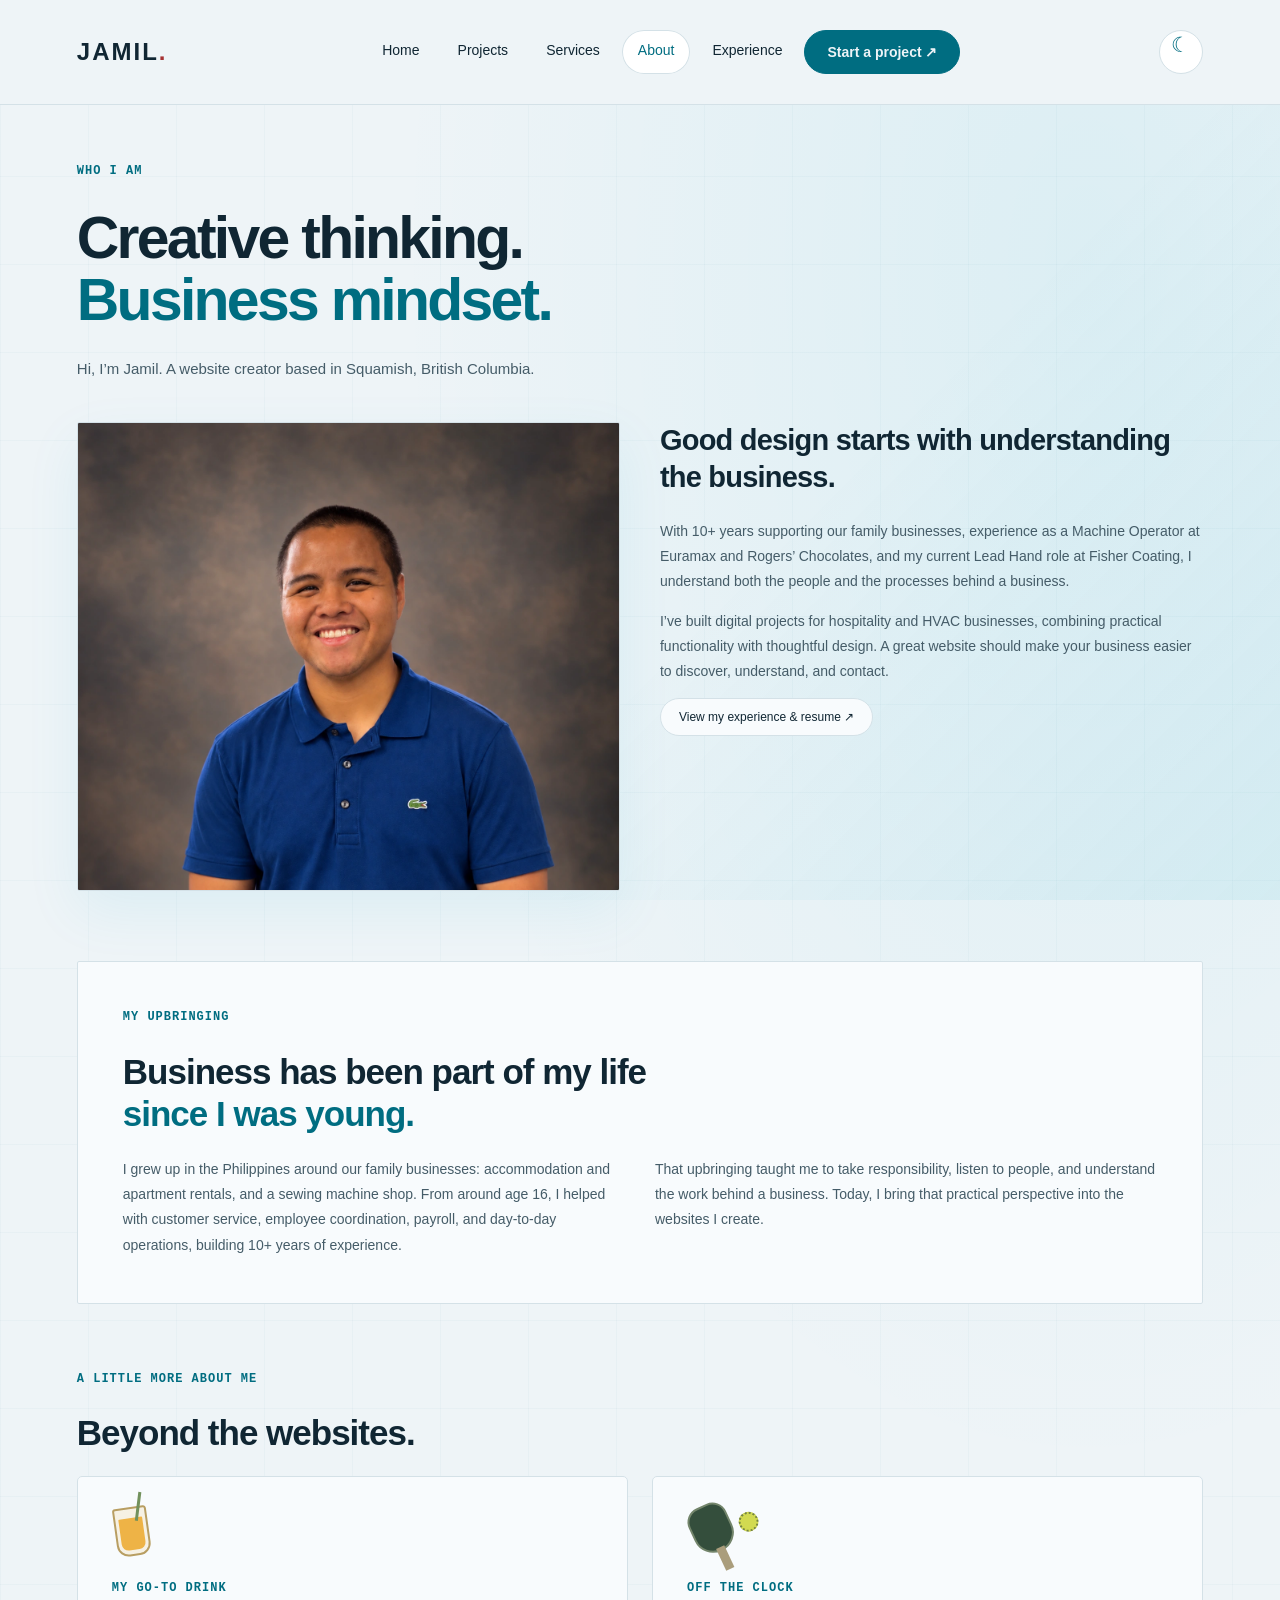
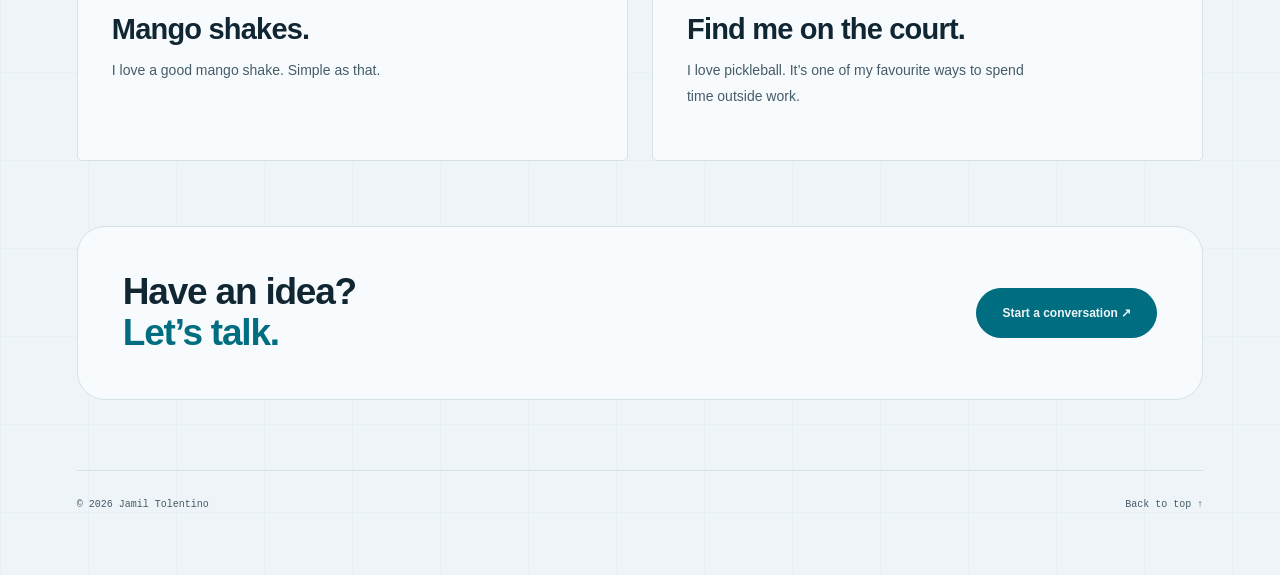
==== about.html @ 4656144e "Place accessible theme control in navigation to avoid covering content" ====
<!doctype html><html lang="en"><head><meta charset="utf-8"><meta http-equiv="Content-Security-Policy" content="default-src 'self'; script-src 'self'; script-src-attr 'none'; style-src 'self' 'unsafe-inline'; img-src 'self'; font-src 'self'; connect-src 'none'; object-src 'none'; frame-src 'none'; base-uri 'none'; form-action 'none'; upgrade-insecure-requests"><meta name="referrer" content="strict-origin-when-cross-origin"><meta name="viewport" content="width=device-width,initial-scale=1"><meta name="theme-color" content="#f6f5f0"><meta name="description" content="Jamil Tolentino — modern websites for small businesses, with practical business experience. Based in Squamish, BC."><script src="theme.js?v=security1"></script><link rel="stylesheet" href="style.css?v=improve1"><title>Who I am — Jamil Tolentino</title><link rel="stylesheet" href="tech.css?v=finish4"><link rel="canonical" href="https://jamiltolentino.com/about.html"></head><body><a class="skip" href="#main">Skip to content</a><div class="progress" aria-hidden="true"></div><header class="welcome-header site-header"><a href="index.html" aria-label="Jamil Tolentino home">JAMIL<span>.</span></a><button class="menu-toggle" aria-expanded="false" aria-controls="site-nav">MENU <span>＋</span></button><nav id="site-nav" class="hud-nav" aria-label="Main navigation"><a href="index.html">Home</a><a href="work.html">Projects</a><a href="services.html">Services</a><a href="about.html" aria-current="page">About</a><a href="resume.html">Experience</a><a href="contact.html" class="nav-contact">Start a project ↗</a></nav></header><main class="content" id="main"><header class="page-intro reveal"><p class="eyebrow">WHO I AM</p><h1>Creative thinking.<br><em>Business mindset.</em></h1><p>Hi, I’m Jamil. A website creator based in Squamish, British Columbia.</p></header><section class="about-grid"><img class="about-portrait reveal" src="jamil-portrait.webp" alt="Jamil Tolentino"><div class="about-copy reveal"><h2>Good design starts with understanding the business.</h2><p>With 10+ years supporting our family businesses, experience as a Machine Operator at Euramax and Rogers’ Chocolates, and my current Lead Hand role at Fisher Coating, I understand both the people and the processes behind a business.</p><p>I’ve built digital projects for hospitality and HVAC businesses, combining practical functionality with thoughtful design. A great website should make your business easier to discover, understand, and contact.</p><a class="text-link" href="resume.html">View my experience & resume ↗</a></div></section><section class="my-story reveal"><p class="eyebrow">MY UPBRINGING</p><h2>Business has been part of my life<br><em>since I was young.</em></h2><div class="story-columns"><p>I grew up in the Philippines around our family businesses: accommodation and apartment rentals, and a sewing machine shop. From around age 16, I helped with customer service, employee coordination, payroll, and day-to-day operations, building 10+ years of experience.</p><p>That upbringing taught me to take responsibility, listen to people, and understand the work behind a business. Today, I bring that practical perspective into the websites I create.</p></div></section><section class="personal-side"><div class="section-heading reveal"><p class="eyebrow">A LITTLE MORE ABOUT ME</p><h2>Beyond the websites.</h2></div><div class="personality-grid"><article class="personality-card mango-card reveal"><div class="mango-icon" aria-hidden="true"><span></span></div><span class="eyebrow">MY GO-TO DRINK</span><h3>Mango shakes.</h3><p>I love a good mango shake. Simple as that.</p></article><article class="personality-card pickle-card reveal"><div class="paddle-icon" aria-hidden="true"><span></span></div><span class="eyebrow">OFF THE CLOCK</span><h3>Find me on the court.</h3><p>I love pickleball. It’s one of my favourite ways to spend time outside work.</p></article></div></section><section class="callout reveal"><h2>Have an idea?<br><em>Let’s talk.</em></h2><a class="pill primary" href="contact.html">Start a conversation ↗</a></section><footer><span>© 2026 Jamil Tolentino</span><a href="#main">Back to top ↑</a></footer></main><script src="script.js?v=finish4" defer></script></body></html>
---- style.css ----
:root{--bg:#f6f5f0;--paper:#fff;--ink:#292a28;--muted:#777871;--accent:#dc6f3c;--line:#dedfd7}*{box-sizing:border-box}html{scroll-behavior:smooth}body{margin:0;background:var(--bg);color:var(--ink);font-family:Arial,Helvetica,sans-serif;-webkit-font-smoothing:antialiased}a{text-decoration:none;color:inherit}button{font:inherit;cursor:pointer}img{max-width:100%;display:block}a:focus-visible,button:focus-visible{outline:3px solid var(--accent);outline-offset:5px}.skip{position:fixed;top:-100px;left:20px;padding:14px;background:var(--ink);color:white;z-index:100}.skip:focus{top:15px}.eyebrow{font-size:10px;font-weight:700;letter-spacing:2px;color:var(--muted)}.progress{position:fixed;top:0;left:0;width:100%;height:3px;background:var(--accent);transform:scaleX(0);transform-origin:left;z-index:40}h1,h2,h3,p{margin-top:0}h1{font-size:clamp(40px,4.5vw,66px);line-height:1.06;letter-spacing:-2.7px;font-weight:750;margin-bottom:24px}h1 em,h2 em{font-style:normal;color:var(--accent)}p{line-height:1.8}.sidebar{position:fixed;left:0;top:0;bottom:0;width:250px;background:#efefe8;border-right:1px solid var(--line);padding:52px 30px 30px;display:flex;flex-direction:column;z-index:20}.identity{text-align:center;display:block}.monogram{width:124px;height:124px;margin:0 auto 26px;border:1px solid #c7cbbd;border-radius:50%;display:grid;place-content:center;font-size:90px;line-height:1;font-weight:800;letter-spacing:-10px;position:relative;background:#dfe4d5}.monogram:before{content:"";position:absolute;inset:-8px;border:1px dashed #bfc6b6;border-radius:50%}.monogram>span{color:var(--accent);font-size:65px;display:inline;position:absolute;right:15px;bottom:12px}.identity strong{display:block;font-size:12px;letter-spacing:1.2px}.identity small{display:block;font-size:8px;letter-spacing:1.1px;color:var(--muted);line-height:1.7;margin-top:9px}.sidebar nav{margin-top:42px;display:flex;flex-direction:column;gap:4px}.sidebar nav a{font-size:11px;font-weight:700;letter-spacing:.5px;padding:14px 0;display:flex;justify-content:space-between;border-bottom:1px solid transparent;transition:color .25s,border-color .25s}.sidebar nav a>span{opacity:0;transform:translateX(-5px);transition:opacity .25s,transform .25s}.sidebar nav a:hover,.sidebar nav a[aria-current=page]{color:var(--accent);border-color:#d8d9d0}.sidebar nav a:hover>span,.sidebar nav a[aria-current=page]>span{opacity:1;transform:none}.sidebar-bottom{margin-top:auto;padding-top:36px}.sidebar-bottom p{font-size:12px;color:var(--muted);line-height:1.7}.sidebar-bottom a{font-size:12px;font-style:italic}.menu-toggle{display:none}.content{margin-left:250px;padding:56px 48px 0;max-width:1730px}.page-intro{max-width:860px;margin-bottom:40px}.page-intro>.eyebrow{margin-bottom:24px}.page-intro>p:last-child{font-size:15px;color:var(--muted);max-width:620px;margin-bottom:0}.filters{display:flex;gap:10px;margin-bottom:25px;flex-wrap:wrap}.filters button{border:1px solid var(--line);border-radius:30px;background:transparent;padding:10px 18px;font-size:11px;color:var(--muted);transition:background .25s,color .25s}.filters button:hover,.filters button.active{background:var(--ink);color:white;border-color:var(--ink)}.gallery{display:grid;grid-template-columns:repeat(2,minmax(0,1fr));gap:32px 24px}.tile{display:block;min-width:0}.tile[hidden]{display:none}.tile-label{padding:18px 1px 0}.tile-label p{font-size:9px;color:var(--muted);letter-spacing:1.5px;margin-bottom:9px}.tile-label h2{font-size:19px;letter-spacing:-.3px;font-weight:600;margin-bottom:0;display:flex;justify-content:space-between;align-items:center}.tile-label h2 span{transition:transform .3s;color:var(--accent)}.tile:hover .tile-label h2 span{transform:translate(3px,-3px)}.website-art{height:350px;padding:38px 27px 30px;position:relative;overflow:hidden;border-radius:5px}.resort-art{background:#dce3d4}.hvac-art{background:#e3e5e3}.mock-browser{background:white;border-radius:6px;box-shadow:0 18px 35px #0002;overflow:hidden;height:100%;transition:transform .5s}.tile:hover .mock-browser{transform:translateY(-5px) rotate(-.5deg)}.browser-top{height:22px;background:#f7f7f5;border-bottom:1px solid #e9e9e7;display:flex;gap:4px;align-items:center;padding:0 10px}.browser-top i{height:4px;width:4px;border-radius:50%;background:#c3c6bf}.browser-top>span{font-size:5px;letter-spacing:1px;color:#999;margin:auto}.resort-preview,.hvac-preview{height:calc(100% - 22px);position:relative;padding:22px 22px 15px;overflow:hidden}.resort-preview{background:#f5f3e8}.preview-logo{font-size:10px;letter-spacing:1.5px;font-weight:700;position:relative;z-index:2}.preview-nav{font-size:5px;letter-spacing:1px;display:block;color:#777;margin-top:5px;position:relative;z-index:2}.resort-preview h3,.hvac-preview h3{font-family:Georgia,serif;font-size:30px;line-height:1.13;letter-spacing:-1px;margin:28px 0 17px;position:relative;z-index:2}.pool-art{position:absolute;right:-6%;top:47%;height:145px;width:56%;border:15px solid #ddd1b5;transform:rotate(-25deg);border-radius:3px;background:repeating-linear-gradient(100deg,#70b0ad,#70b0ad 2px,#93c6bd 3px,#8cbdb5 14px)}.pool-art:before{content:"";position:absolute;width:50px;height:85px;border-radius:100% 0;background:#3c6450;right:-30px;top:-105px;transform:rotate(-25deg)}.pool-art:after{content:"";position:absolute;width:40px;height:78px;border-radius:0 100%;background:#67856b;right:20px;top:-100px;transform:rotate(20deg)}.mock-cta{display:inline-block;padding:9px 11px;background:#244e3c;color:white;font-size:5px;letter-spacing:1px;position:relative;z-index:2}.hvac-preview{background:#1b2429;color:white}.hvac-preview .preview-nav{color:#bdc5c8}.hvac-preview h3{font-family:Arial,sans-serif;font-weight:700;font-size:35px}.hvac-preview .mock-cta{background:#d86440}.red-dot{color:#e46f49}.duct-art{position:absolute;right:-20px;top:40%;transform:rotate(-25deg);width:43%;height:160px}.duct-art span{position:absolute;width:40px;height:180px;background:repeating-linear-gradient(0deg,#62737b 0,#96a2a6 8px,#adb8bc 9px,#526069 10px);box-shadow:inset 5px 0 10px #ffffff4d}.duct-art span:nth-child(2){left:48px;top:-30px}.duct-art span:nth-child(3){left:96px;top:10px}.art-note{position:absolute;bottom:8px;left:27px;font-size:6px;letter-spacing:1.2px;color:#71766e}.portrait-art{height:350px;border-radius:5px;overflow:hidden;background:#727168}.portrait-art img{width:100%;height:100%;object-fit:cover;object-position:center;transition:transform .6s}.tile:hover .portrait-art img{transform:scale(1.025)}.type-art{height:350px;border-radius:5px;padding:37px;position:relative;overflow:hidden;transition:filter .3s}.tile:hover .type-art{filter:brightness(1.04)}.type-art>span:first-child{font-size:8px;letter-spacing:1.8px}.type-art h3{font-size:clamp(30px,3.1vw,46px);line-height:1.05;letter-spacing:-1.7px;margin:44px 0 0;position:relative;z-index:1}.orange-art{background:#d97747;color:#282923}.type-arrow{position:absolute;right:30px;bottom:22px;font-size:70px}.green-art{background:#263c32;color:#e6eada}.creative-rings{position:absolute;width:165px;height:165px;border:1px solid #788577;border-radius:50%;right:-24px;bottom:-34px}.creative-rings:before,.creative-rings:after{content:"";position:absolute;inset:15px;border:1px solid #788577;border-radius:50%}.creative-rings:after{inset:30px}.resume-art{background:#e5e0d5}.resume-line{position:absolute;bottom:36px;left:37px;font-size:8px;letter-spacing:1px}.pill{display:inline-flex;align-items:center;justify-content:space-between;gap:40px;border-radius:40px;padding:17px 25px;font-size:12px;font-weight:700;transition:transform .25s,background .25s}.primary{background:var(--ink);color:white}.primary:hover{background:var(--accent);transform:translateY(-3px)}.text-link{display:inline-block;border-bottom:1px solid var(--ink);padding-bottom:8px;font-size:12px}.text-link:hover{color:var(--accent)}footer{border-top:1px solid var(--line);margin-top:70px;padding:28px 0;display:flex;justify-content:space-between;color:var(--muted);font-size:10px;gap:20px}.welcome-header{display:flex;justify-content:space-between;align-items:center;padding:34px 6vw}.welcome-header>a:first-child{font-size:30px;font-weight:800;letter-spacing:-2px}.welcome-header>a:first-child span{color:var(--accent)}.welcome-header>a:last-child{font-size:12px}.welcome{width:min(1260px,88vw);margin:45px auto 0;display:grid;grid-template-columns:1.1fr 1fr;gap:75px;align-items:center;position:relative;min-height:650px;padding-bottom:70px}.welcome h1{font-size:clamp(54px,6.4vw,92px);letter-spacing:-4px;line-height:1.03;margin:27px 0}.welcome h1 span{color:var(--accent)}.welcome .intro{font-size:17px;color:var(--muted);max-width:480px;margin-bottom:30px}.welcome-links{display:flex;gap:24px;margin-top:28px;font-size:12px;color:var(--muted)}.welcome-portrait{margin:0;position:relative;border-radius:4px;box-shadow:0 25px 55px #292a2814;overflow:hidden}.welcome-portrait img{width:100%;height:auto}.welcome-portrait figcaption{display:flex;justify-content:space-between;gap:12px;padding:20px 24px;background:#efeee6;font-size:8px;letter-spacing:1.2px}.welcome-note{position:absolute;bottom:0;left:0;font-size:9px;letter-spacing:2px;color:var(--muted)}.service{display:grid;grid-template-columns:35px 1fr 20px;gap:20px;padding:34px 0;border-top:1px solid var(--line)}.service>span{font-size:12px;color:var(--accent)}.service h2{font-size:27px;letter-spacing:-.6px;margin-bottom:12px}.service p{color:var(--muted);font-size:14px;max-width:620px;margin:0}.process{padding-top:58px}.process-grid{display:grid;grid-template-columns:repeat(3,1fr);gap:30px;margin-top:25px}.process h3{font-size:16px}.process p{font-size:13px;color:var(--muted)}.callout{margin-top:65px;padding:45px;background:#e9eade;border-radius:5px;display:flex;justify-content:space-between;align-items:center;gap:25px}.callout h2{font-size:37px;line-height:1.1;letter-spacing:-1.2px;margin:0}.about-grid{display:grid;grid-template-columns:1fr 1fr;gap:40px;align-items:start}.about-portrait{border-radius:4px}.about-copy h2{font-size:29px;line-height:1.25;letter-spacing:-.8px}.about-copy p{font-size:14px;color:var(--muted)}.creative-grid{display:grid;grid-template-columns:1fr 1fr;gap:24px}.creative-card{background:#eeeee7;padding:35px;border-radius:5px}.creative-card h2{font-size:30px;margin:30px 0 15px}.creative-card p{font-size:14px;color:var(--muted)}.status{display:inline-block;font-size:10px;border:1px solid #cbcec1;border-radius:20px;padding:9px 12px;margin-top:20px}.contact-panel{background:#e8eadd;padding:42px;border-radius:5px;margin-top:48px}.email-address{font-size:clamp(18px,2.5vw,36px);font-weight:600;letter-spacing:-1px;overflow-wrap:anywhere;display:block}.email-address span{color:var(--accent)}.contact-panel>p:not(.eyebrow){font-size:13px;color:var(--muted);margin:22px 0 30px}.contact-help{padding-top:50px;max-width:630px}.contact-help h2{font-size:25px}.contact-help p{font-size:14px;color:var(--muted)}.back-link{display:inline-block;font-size:12px;color:var(--muted);margin-bottom:35px}.case-art .website-art{height:520px;padding:55px 60px 40px}.case-art .resort-preview,.case-art .hvac-preview{padding:35px}.case-art h3{font-size:60px;line-height:1.1}.case-art .preview-logo{font-size:15px}.case-art .preview-nav{font-size:8px}.case-art .mock-cta{font-size:8px;padding:13px 18px}.case-art .pool-art{height:260px;width:50%;top:40%}.case-art .duct-art{width:36%;top:25%;transform:rotate(-25deg) scale(2)}.live-link{margin-top:28px}.case-details{display:grid;grid-template-columns:1fr 1fr;gap:40px;margin-top:65px}.case-details h2{font-size:28px;line-height:1.2}.case-details p,.case-details li{font-size:14px;color:var(--muted);line-height:1.8}.case-details ul{padding-left:18px}.case-details li{margin-bottom:8px}body{transition:opacity .18s}body.leaving{opacity:0}
@media(prefers-reduced-motion:no-preference){.motion-ready .reveal{opacity:0;transform:translateY(20px);transition:opacity .65s,transform .65s}.motion-ready .reveal.visible{opacity:1;transform:none}.identity .monogram:before{animation:ring-turn 60s linear infinite}@keyframes ring-turn{to{transform:rotate(360deg)}}}
@media(min-width:1700px){.gallery{grid-template-columns:repeat(3,minmax(0,1fr))}}
@media(max-width:1100px){.sidebar{width:220px;padding:40px 25px}.content{margin-left:220px;padding:40px 28px 0}.website-art{height:300px;padding:30px 20px}.portrait-art,.type-art{height:300px}.resort-preview h3{font-size:25px}.hvac-preview h3{font-size:29px}.type-art{padding:28px}.type-art h3{font-size:34px}.welcome{gap:35px}.welcome h1{font-size:67px}.about-grid{grid-template-columns:1fr}.about-portrait{max-width:580px}.case-art .website-art{height:420px;padding:35px}.case-art h3{font-size:45px}}
@media(max-width:760px){.sidebar{position:sticky;top:0;width:100%;height:auto;padding:16px 20px;flex-direction:row;justify-content:space-between;align-items:center;background:#f6f5f0f5;backdrop-filter:blur(12px)}.identity{text-align:left;display:flex;gap:12px;align-items:center}.identity .monogram{width:37px;height:37px;font-size:29px;letter-spacing:-3px;margin:0}.monogram:before{inset:-3px}.monogram>span{font-size:24px;right:4px;bottom:2px}.identity strong{font-size:10px}.identity small{display:none}.sidebar-bottom{display:none}.menu-toggle{display:flex;gap:15px;align-items:center;background:transparent;border:0;font-size:10px;font-weight:700;padding:10px}.menu-toggle>span{font-size:18px}.sidebar nav{display:none;position:absolute;left:0;right:0;top:70px;margin:0;padding:14px 22px 24px;background:#f1f1e9;border-bottom:1px solid var(--line)}.sidebar nav.open{display:flex}.sidebar nav a{font-size:12px;padding:15px 0}.content{margin:0;padding:36px 20px 0}.gallery{gap:26px 18px}.website-art{height:280px}.portrait-art,.type-art{height:280px}.welcome-header{padding:24px 6vw}.welcome{margin-top:20px;grid-template-columns:1fr;gap:35px;padding-bottom:45px;min-height:0}.welcome h1{font-size:clamp(48px,10vw,72px);letter-spacing:-2.7px}.welcome .intro{font-size:15px}.welcome-portrait{max-width:580px}.welcome-note{font-size:7px}.welcome-portrait figcaption{font-size:7px}.process-grid{grid-template-columns:1fr}.callout{padding:30px;flex-direction:column;align-items:flex-start}.case-details{grid-template-columns:1fr;gap:20px}.case-art .website-art{height:350px;padding:28px}.case-art h3{font-size:35px}.contact-panel{padding:26px}.creative-grid{grid-template-columns:1fr}h1{font-size:44px;letter-spacing:-1.8px}}
@media(max-width:520px){.gallery{grid-template-columns:1fr}.website-art{height:340px;padding:34px 27px}.portrait-art,.type-art{height:340px}.type-art h3{font-size:44px}.resort-preview h3{font-size:32px}.hvac-preview h3{font-size:36px}.page-intro{margin-bottom:30px}.tile-label h2{font-size:19px}.case-art .website-art{padding:24px 18px;height:310px}.case-art .resort-preview,.case-art .hvac-preview{padding:22px}.case-art h3{font-size:30px}.case-art .duct-art{transform:rotate(-25deg) scale(1.3);right:-20px}.case-art .pool-art{height:160px;top:52%}.email-address{letter-spacing:-.6px;font-size:21px}footer{font-size:9px;margin-top:50px}}
@media(prefers-reduced-motion:reduce){html{scroll-behavior:auto}*,*:before,*:after{animation:none!important;transition:none!important}.reveal{opacity:1!important;transform:none!important}}
.about-portrait{width:100%;min-width:0}.about-grid{grid-template-columns:minmax(0,1fr) minmax(0,1fr)}@media(max-width:1100px){.about-grid{grid-template-columns:minmax(0,1fr)}}

.my-story{margin-top:70px;padding:45px;background:#ecece2;border-radius:5px}.my-story h2,.section-heading h2,.shop-teaser h2{font-size:35px;letter-spacing:-1px;line-height:1.2;margin:22px 0}.story-columns{display:grid;grid-template-columns:1fr 1fr;gap:30px}.story-columns p{font-size:14px;color:var(--muted);margin-bottom:0}.personal-side{margin-top:65px}.personality-grid{display:grid;grid-template-columns:1fr 1fr;gap:24px}.personality-card{padding:34px;border-radius:5px;position:relative;min-height:285px}.mango-card{background:#f3dfaf}.pickle-card{background:#e0e8d4}.personality-card .eyebrow{display:block;margin-top:70px}.personality-card h3{font-size:29px;letter-spacing:-.8px;margin:18px 0 12px}.personality-card p{font-size:14px;color:#60645a;max-width:340px;margin:0}.mango-icon{width:34px;height:49px;background:#f6f1e4;border:2px solid #b89e62;position:absolute;top:30px;left:37px;transform:rotate(-8deg);border-radius:3px 3px 12px 12px;overflow:visible}.mango-icon:before{content:"";position:absolute;inset:9px 3px 4px;border-radius:1px 1px 7px 7px;background:#eeb346}.mango-icon:after{content:"";position:absolute;top:-16px;left:23px;width:3px;height:29px;background:#72915c;transform:rotate(15deg)}.paddle-icon{position:absolute;left:38px;top:27px;width:41px;height:49px;background:#344e3c;border-radius:15px 15px 20px 20px;transform:rotate(-25deg);border:2px solid #73856b}.paddle-icon:after{content:"";position:absolute;bottom:-22px;left:14px;width:9px;height:24px;background:#aa9d7c}.paddle-icon span{position:absolute;right:-28px;top:22px;width:20px;height:20px;border-radius:50%;background:#d2da51;border:2px dotted #758440}.shop-teaser{display:flex;justify-content:space-between;align-items:center;gap:30px;margin-top:65px;padding:40px;background:#e3e7dc;border-radius:5px}.shop-teaser p:not(.eyebrow){font-size:14px;color:var(--muted);margin-bottom:0}.paddle-shop-art{background:#d8e2c9;color:#253728}.shop-status{position:absolute;bottom:35px;left:37px;font-size:8px;letter-spacing:1px}.shop-paddle{width:80px;height:110px;background:#35543f;border:3px solid #839476;position:absolute;right:-12px;bottom:35px;border-radius:23px 23px 40px 40px;transform:rotate(-30deg)}.shop-paddle:after{content:"";position:absolute;bottom:-40px;left:27px;width:17px;height:44px;background:#b7aa88}.shop-coming{display:grid;grid-template-columns:1fr 1fr;background:#e3e8d8;border-radius:5px;overflow:hidden;margin-top:50px;align-items:center}.shop-visual{height:390px;position:relative;overflow:hidden;background:#d4dec7}.big-paddle{position:absolute;width:125px;height:170px;border-radius:38px 38px 60px 60px;border:5px solid #8f9c79;background:#34533e;transform:rotate(-25deg);left:20%;top:65px}.big-paddle:after{content:"";position:absolute;left:46px;bottom:-72px;width:23px;height:75px;background:repeating-linear-gradient(0deg,#b4a582,#b4a582 7px,#867d65 8px)}.big-paddle.two{left:50%;top:110px;transform:rotate(25deg);background:#d99a55;border-color:#b78650}.pickleball-ball{position:absolute;left:20%;bottom:42px;width:47px;height:47px;background:#d6df59;border:3px dotted #819747;border-radius:50%}.shop-copy{padding:35px}.shop-copy h2{font-size:31px;letter-spacing:-1px;line-height:1.2;margin:25px 0 18px}.shop-copy p{font-size:14px;color:var(--muted)}.shop-copy .pill{margin-top:12px;gap:15px}.shop-copy .status{margin-top:0;background:#f4f6ee}
@media(max-width:1000px){.shop-coming{grid-template-columns:1fr}.shop-visual{height:320px}.big-paddle{left:28%;top:45px}.big-paddle.two{left:52%;top:70px}}
@media(max-width:760px){.my-story{margin-top:45px;padding:28px}.my-story h2,.section-heading h2,.shop-teaser h2{font-size:29px}.story-columns,.personality-grid{grid-template-columns:1fr}.shop-teaser{padding:28px;flex-direction:column;align-items:flex-start}.personal-side{margin-top:45px}.shop-coming{margin-top:30px}.shop-copy{padding:28px}.shop-visual{height:300px}.big-paddle{left:20%;width:105px;height:145px}.big-paddle.two{left:50%}.big-paddle:after{left:36px;height:65px;bottom:-62px}}

.live-screenshot{margin:0;border:1px solid #d9ddd3;border-radius:5px;overflow:hidden;background:white;box-shadow:0 14px 30px #292a2808;transition:transform .4s,box-shadow .4s}.live-screenshot img{width:100%;height:330px;object-fit:cover;object-position:top}.live-screenshot figcaption{display:flex;justify-content:space-between;gap:10px;padding:13px 17px;background:#eceee6;color:#747b6b;font-size:6px;letter-spacing:1px}.tile:hover .live-screenshot{transform:translateY(-4px);box-shadow:0 18px 35px #292a2812}.tile-label .project-description{font-size:13px;letter-spacing:0;line-height:1.8;color:var(--muted);margin:14px 0}.case-link{display:inline-block;font-size:11px;font-weight:700;color:var(--accent);margin-top:3px}.completed-projects{margin-top:38px}.more-about{margin-top:65px}.more-links{display:grid;grid-template-columns:repeat(3,minmax(0,1fr));gap:20px}.more-links a{display:flex;flex-direction:column;gap:14px;padding:27px 23px;background:#eceee5;border-radius:4px;transition:background .3s}.more-links a:hover{background:#e0e5d5}.more-links strong{font-size:17px;letter-spacing:-.3px}.more-links span{font-size:12px;line-height:1.8;color:var(--muted)}.future-projects{margin-top:45px;padding-top:30px;border-top:1px solid var(--line)}.future-projects>a{display:flex;justify-content:space-between;align-items:center;gap:16px;font-size:12px;padding:12px 0}.future-projects>a span{font-size:10px;color:var(--muted)}.sidebar nav .nav-project{background:var(--ink);color:white!important;border-radius:4px;padding:13px 12px;margin-top:14px}.sidebar nav .nav-project span{opacity:1;transform:none}.sidebar nav .nav-project:hover{background:var(--accent)}.welcome-actions{display:flex;flex-wrap:wrap;gap:10px}.welcome-actions .pill{gap:23px}.secondary{border:1px solid var(--ink);color:var(--ink)}.secondary:hover{background:#e8ebdf;transform:translateY(-3px)}.home-proof{width:min(1260px,88vw);margin:40px auto 90px;padding-top:45px;border-top:1px solid var(--line)}.proof-heading{display:flex;justify-content:space-between;align-items:center;gap:20px;margin-bottom:30px}.proof-heading h2{font-size:36px;letter-spacing:-1px;margin:15px 0 0}.project-summary{display:grid;grid-template-columns:repeat(3,1fr);gap:24px;margin:35px 0;padding:25px 0;border-top:1px solid var(--line);border-bottom:1px solid var(--line)}.project-summary strong{font-size:12px;line-height:1.6;font-weight:600}.project-summary .eyebrow{font-size:8px;margin-bottom:10px}.case-art .live-screenshot img{height:auto;object-fit:contain}.case-art .live-screenshot figcaption{font-size:8px;padding:15px 20px}.project-value{padding:35px;background:#e9ece1;border-radius:5px;margin-top:40px}.project-value h2{font-size:29px;letter-spacing:-.8px;line-height:1.2}.project-value p{font-size:14px;line-height:1.8;color:var(--muted);max-width:710px;margin-bottom:0}
@media(max-width:1100px){.live-screenshot img{height:285px}.more-links{grid-template-columns:1fr}.project-summary{gap:15px}}
@media(max-width:760px){.project-summary{grid-template-columns:1fr;gap:20px}.proof-heading{align-items:flex-start;flex-direction:column}.proof-heading h2{font-size:29px}.home-proof{margin-bottom:55px}.live-screenshot img{height:275px}.project-value{padding:26px}.sidebar nav .nav-project{margin-top:10px}.welcome-actions .pill{padding:15px 20px;gap:18px}.future-projects>a{align-items:flex-start;flex-direction:column;gap:6px}}
@media(max-width:520px){.live-screenshot img{height:auto;aspect-ratio:1.4;object-fit:cover;object-position:top}.case-art .live-screenshot img{aspect-ratio:auto}.live-screenshot figcaption{font-size:5px;padding:12px}.home-proof{width:88vw}.welcome-note{letter-spacing:1px}}

/* Personal welcome introduction. */
.welcome h1{font-size:clamp(48px,5.2vw,75px);line-height:1.08;letter-spacing:-3px}.front-personality{font-size:13px;line-height:1.8;color:var(--muted);max-width:450px;padding:0 0 0 16px;border-left:2px solid var(--accent);margin:0 0 29px}.welcome .intro{font-size:16px;margin-bottom:20px}.welcome-links{flex-wrap:wrap;row-gap:12px}
@media(max-width:1100px){.welcome h1{font-size:58px}}@media(max-width:760px){.welcome h1{font-size:clamp(45px,8.5vw,62px);letter-spacing:-2px}.welcome .intro{font-size:15px}.front-personality{font-size:12px}.welcome-note{font-size:6px}.welcome-actions .pill{font-size:11px}}

/* Verified personal social profiles. */
.social-links{display:flex;align-items:center;flex-wrap:wrap;gap:10px;margin-top:24px}.social-links a{display:inline-flex;align-items:center;gap:8px;padding:11px 13px;border:1px solid #d5d8ce;border-radius:24px;background:#f0f1e8;font-size:10px;color:var(--ink);transition:background .25s,transform .25s,border-color .25s}.social-links a:hover{background:#e4e8d9;border-color:var(--accent);transform:translateY(-2px)}.social-links svg{flex-shrink:0;overflow:visible}.compact-socials{gap:7px;margin-top:18px}.compact-socials a{width:36px;height:36px;justify-content:center;padding:8px;background:transparent;font-style:normal}.compact-socials a span{position:absolute;width:1px;height:1px;overflow:hidden;clip-path:inset(50%);white-space:nowrap}.contact-socials{margin-top:36px}.welcome{padding-bottom:75px;min-height:730px}.welcome .social-links{margin-top:20px}
@media(max-width:760px){.welcome{min-height:0;padding-bottom:50px}.social-links{gap:8px}.social-links a{font-size:9px;padding:10px 12px}.social-links svg{width:16px;height:16px}}

/* Reference-inspired inline resume viewing. */
.resume-page{max-width:680px;margin:0 auto;text-align:center;padding:2px 30px 20px}.resume-heading{margin-bottom:55px}.resume-heading .eyebrow{font-size:9px;letter-spacing:1.8px}.resume-heading h1{font-size:17px;font-weight:700;letter-spacing:1.1px;line-height:1.5;text-transform:uppercase;color:var(--muted);margin:20px 0 0}.resume-section-title{font-size:15px;letter-spacing:1.3px;font-weight:700;color:var(--muted);margin:55px 0 12px}.resume-entry{padding:38px 5px 45px;border-bottom:1px solid #cfd1c6}.resume-entry:last-child{border-bottom:0}.resume-entry h2{font-size:15px;line-height:1.65;letter-spacing:.5px;font-weight:500;margin:0 0 10px;color:#51554c}.resume-entry p{font-size:14px;color:var(--muted);line-height:1.8;margin:0}.resume-entry p:empty{display:none}.resume-dates{white-space:normal}.resume-project-link{display:inline-block;margin-top:16px;font-size:10px;color:var(--accent);border-bottom:1px solid #d6b29d;padding-bottom:5px}.resume-download{margin-top:45px;padding-top:35px;border-top:1px solid var(--line)}.resume-download p{font-size:12px;color:var(--muted)}.resume-pdf-link{display:block;font-size:11px;margin-top:20px;color:var(--muted)}
@media(max-width:760px){.resume-page{padding:0 12px 15px}.resume-heading{margin-bottom:35px}.resume-entry{padding:30px 0 35px}.resume-entry h2{font-size:13px}.resume-entry p{font-size:13px}.resume-section-title{font-size:13px;margin-top:42px}}

/* Dark theme, with a persistent light-mode option. */
:root[data-theme="dark"]{color-scheme:dark;--bg:#171918;--paper:#232624;--ink:#f2f1e9;--muted:#b4b9af;--accent:#f3905e;--line:#393f38}
:root[data-theme="light"]{color-scheme:light}
.theme-toggle{position:fixed;right:22px;bottom:22px;z-index:35;display:flex;align-items:center;gap:9px;min-height:44px;padding:12px 17px;background:var(--paper);color:var(--ink);border:1px solid var(--line);border-radius:30px;font-size:12px;font-weight:700;box-shadow:0 8px 25px #0003}
.theme-toggle:hover{border-color:var(--accent)}
:root[data-theme="dark"] .sidebar,:root[data-theme="dark"] .sidebar nav{background:#202420}
:root[data-theme="dark"] .menu-toggle{color:var(--ink)}
:root[data-theme="dark"] .monogram{background:#303c30;border-color:#56624e}
:root[data-theme="dark"] .monogram:before{border-color:#56624e}
:root[data-theme="dark"] .primary,:root[data-theme="dark"] .sidebar nav .nav-project{background:var(--accent);color:#171918!important}
:root[data-theme="dark"] .primary:hover,:root[data-theme="dark"] .sidebar nav .nav-project:hover{background:#ffab7e}
:root[data-theme="dark"] .filters button.active,:root[data-theme="dark"] .filters button:hover{color:#171918}
:root[data-theme="dark"] .welcome-portrait figcaption,:root[data-theme="dark"] .live-screenshot figcaption{background:#262c25;color:var(--muted)}
:root[data-theme="dark"] .callout,:root[data-theme="dark"] .creative-card,:root[data-theme="dark"] .contact-panel,:root[data-theme="dark"] .my-story,:root[data-theme="dark"] .shop-teaser,:root[data-theme="dark"] .shop-coming,:root[data-theme="dark"] .project-value,:root[data-theme="dark"] .more-links a{background:#262e25}
:root[data-theme="dark"] .more-links a:hover,:root[data-theme="dark"] .secondary:hover{background:#354032}
:root[data-theme="dark"] .social-links a,:root[data-theme="dark"] .shop-copy .status{background:#242b23;border-color:var(--line)}
:root[data-theme="dark"] .social-links a:hover{background:#354032;border-color:var(--accent)}
:root[data-theme="dark"] .mango-card{background:#3e3321}
:root[data-theme="dark"] .pickle-card,:root[data-theme="dark"] .shop-visual{background:#2b3928}
:root[data-theme="dark"] .personality-card p{color:var(--muted)}
:root[data-theme="dark"] .resume-entry h2{color:var(--ink)}
:root[data-theme="dark"] .resume-entry,:root[data-theme="dark"] .live-screenshot,:root[data-theme="dark"] .status,:root[data-theme="dark"] .sidebar nav a:hover{border-color:var(--line)}
:root[data-theme="dark"] .skip{background:var(--accent);color:#171918}
@media(max-width:760px){.theme-toggle{right:16px;bottom:16px;padding:11px 14px}}
---- tech.css ----
/* Futuristic portfolio: pearl alloy by day, illuminated HUD by night. */
:root{--bg:#eef4f7;--paper:#ffffff;--ink:#102633;--muted:#506675;--accent:#006d81;--line:#bfd0da;--signal:#a63233;--gold:#8b631a;--panel:#f8fbfd;--grid:rgba(0,109,129,.075);--glow:rgba(0,170,205,.15)}
:root[data-theme="dark"]{--bg:#060e17;--paper:#101e2b;--ink:#eaf8ff;--muted:#a4bacb;--accent:#5ee3ff;--line:#294757;--signal:#ff7b70;--gold:#edc373;--panel:#0c1a28;--grid:rgba(94,227,255,.045);--glow:rgba(32,195,233,.12);color-scheme:dark}
body{background:radial-gradient(ellipse at 85% 12%,var(--glow),transparent 45%),linear-gradient(var(--grid) 1px,transparent 1px),linear-gradient(90deg,var(--grid) 1px,transparent 1px),var(--bg);background-size:auto,60px 60px,60px 60px,auto;color:var(--ink)}
body:before{content:"";position:fixed;inset:0;pointer-events:none;z-index:-1;background:linear-gradient(135deg,transparent 60%,var(--glow));}
h1,h2,h3{font-family:Arial,Helvetica,sans-serif}.eyebrow{font-family:Consolas,"Courier New",monospace;color:var(--accent);letter-spacing:2px;font-size:10px}
.welcome-header{width:min(1440px,100%);margin:auto;padding:30px 6vw;border-bottom:1px solid var(--line);gap:20px}.welcome-header>a:first-child{font-size:24px;letter-spacing:2px}.welcome-header>a:first-child span{color:var(--signal)}
.hud-nav{display:flex;gap:25px;align-items:center;font:11px Consolas,monospace;letter-spacing:1px}.hud-nav a:hover{color:var(--accent)}.hud-nav .nav-contact{padding:11px 15px;border:1px solid var(--accent);background:var(--paper)}
.welcome{grid-template-columns:1.12fr 1fr;gap:70px;width:min(1260px,88vw);margin-top:50px;min-height:650px;padding-bottom:65px}.welcome h1{font-size:clamp(46px,5.2vw,76px);letter-spacing:-3px;line-height:1.05}.welcome h1 span{color:var(--accent)}.welcome .intro{font-size:16px;line-height:1.85;max-width:520px;color:var(--muted)}
.hud-tag{display:inline-flex;align-items:center;gap:10px;border:1px solid var(--line);padding:10px 14px;background:var(--paper);font:10px Consolas,monospace;letter-spacing:1px;color:var(--muted)}.hud-tag:before{content:"";width:6px;height:6px;background:var(--accent);box-shadow:0 0 12px var(--accent);border-radius:50%}
.welcome-copy>.eyebrow{margin-top:24px}.welcome-note{font:9px Consolas,monospace;letter-spacing:1.5px;color:var(--muted)}
.portrait-hud{position:relative;padding:38px 26px 20px;border:1px solid var(--line);background:var(--panel);box-shadow:0 20px 70px var(--glow);border-radius:3px;isolation:isolate}.portrait-hud:before,.portrait-hud:after{content:"";position:absolute;width:24px;height:24px;border-color:var(--accent);border-style:solid;z-index:3;pointer-events:none}.portrait-hud:before{left:-1px;top:-1px;border-width:3px 0 0 3px}.portrait-hud:after{right:-1px;bottom:-1px;border-width:0 3px 3px 0}
.portrait-hud .welcome-portrait{border-radius:50%;border:1px solid var(--accent);box-shadow:0 0 0 11px var(--panel),0 0 0 12px var(--line),0 0 0 24px var(--panel),0 0 0 25px var(--line);overflow:hidden;width:88%;margin:20px auto 38px;aspect-ratio:1}.portrait-hud .welcome-portrait img{height:100%;width:100%;object-fit:cover;object-position:center 35%;filter:saturate(.8)}
.hud-corner{font:9px Consolas,monospace;letter-spacing:1.5px;display:flex;justify-content:space-between;color:var(--accent)}.hud-footer{padding-top:10px;border-top:1px solid var(--line);font:9px Consolas,monospace;display:flex;justify-content:space-between;color:var(--muted);gap:10px}
.reactor{position:absolute;width:90px;height:90px;right:-22px;bottom:65px;border:1px solid var(--accent);border-radius:50%;background:var(--panel);box-shadow:0 0 24px var(--glow);display:grid;place-items:center}.reactor:before{content:"";width:65px;height:65px;border:5px double var(--accent);border-radius:50%;box-shadow:inset 0 0 20px var(--glow)}.reactor:after{content:"";position:absolute;width:27px;height:27px;border:2px solid var(--gold);transform:rotate(45deg);background:var(--glow)}
.hud-stats{display:grid;grid-template-columns:repeat(3,1fr);gap:1px;background:var(--line);border:1px solid var(--line);margin:30px 0 0;max-width:540px}.hud-stats>div{background:var(--paper);padding:18px 13px}.hud-stats strong{font-size:26px;color:var(--ink);font-weight:600;display:block;letter-spacing:-1px}.hud-stats span{font:9px Consolas,monospace;display:block;line-height:1.5;margin-top:7px;color:var(--muted);text-transform:uppercase;letter-spacing:.6px}
.pill,.theme-toggle{border-radius:2px}.primary,:root[data-theme="dark"] .primary,:root[data-theme="dark"] .sidebar nav .nav-project{background:var(--accent);color:var(--bg)!important;border:1px solid var(--accent)}.primary:hover,:root[data-theme="dark"] .primary:hover{background:var(--ink);color:var(--bg)!important}.secondary{background:var(--paper);border-color:var(--line);color:var(--ink)}.secondary:hover,:root[data-theme="dark"] .secondary:hover{background:var(--panel);border-color:var(--accent)}
.welcome-actions .pill{font-size:11px;letter-spacing:.3px}.front-personality{border-color:var(--gold)}.welcome-links a{font-size:11px}.social-links a,:root[data-theme="dark"] .social-links a{border-radius:3px;border-color:var(--line);background:var(--paper);color:var(--muted)}.social-links a:hover,:root[data-theme="dark"] .social-links a:hover{background:var(--panel);color:var(--accent);border-color:var(--accent)}
.sidebar,:root[data-theme="dark"] .sidebar{background:var(--panel);border-color:var(--line)}.sidebar nav,:root[data-theme="dark"] .sidebar nav{background:var(--panel)}.monogram,:root[data-theme="dark"] .monogram{background:var(--paper);border:1px solid var(--accent);box-shadow:0 0 20px var(--glow);color:var(--ink)}.monogram:before,:root[data-theme="dark"] .monogram:before{border-color:var(--accent);border-style:dashed}.monogram>span{color:var(--signal)}.sidebar nav a{font-family:Consolas,monospace}.sidebar nav a:hover,.sidebar nav a[aria-current=page]{border-color:var(--line)}.sidebar nav .nav-project{background:var(--accent);color:var(--bg)!important;border-radius:2px}.menu-toggle{color:var(--ink)}
.content{padding-top:60px}.page-intro h1{font-size:clamp(40px,4.6vw,66px)}.live-screenshot,:root[data-theme="dark"] .live-screenshot{border:1px solid var(--line);border-radius:2px;box-shadow:0 15px 50px var(--glow)}.live-screenshot figcaption,:root[data-theme="dark"] .live-screenshot figcaption,.welcome-portrait figcaption,:root[data-theme="dark"] .welcome-portrait figcaption{background:var(--panel);color:var(--muted);font-family:Consolas,monospace;border-top:1px solid var(--line)}.tile-label h2{font-size:22px}.tile-label p{color:var(--muted)}.home-proof{margin-top:60px}.proof-heading h2{font-size:40px}
.callout,.contact-panel,.creative-card,.my-story,.project-value,.more-links a,:root[data-theme="dark"] .callout,:root[data-theme="dark"] .contact-panel,:root[data-theme="dark"] .creative-card,:root[data-theme="dark"] .my-story,:root[data-theme="dark"] .project-value,:root[data-theme="dark"] .more-links a{background:var(--panel);border:1px solid var(--line);border-radius:2px}.more-links a:hover,:root[data-theme="dark"] .more-links a:hover{background:var(--paper);border-color:var(--accent)}.personality-card,:root[data-theme="dark"] .mango-card,:root[data-theme="dark"] .pickle-card{border:1px solid var(--line);background:var(--panel)}.personality-card p{color:var(--muted)}.about-portrait{border:1px solid var(--line);box-shadow:0 20px 55px var(--glow);border-radius:2px}.status{border-color:var(--line);border-radius:2px}
.resume-page{max-width:900px;text-align:left;padding:0 12px}.resume-heading{margin-bottom:28px}.resume-heading h1{font-size:clamp(34px,4vw,50px);letter-spacing:-1px;text-transform:none;color:var(--ink);margin-top:15px}.resume-summary{font-size:14px;color:var(--muted);max-width:740px;line-height:1.9}.resume-section{counter-reset:entry}.resume-entry{position:relative;margin-bottom:12px;padding:26px 30px 26px 65px;background:var(--panel);border:1px solid var(--line)!important;counter-increment:entry}.resume-entry:before{content:counter(entry,decimal-leading-zero);position:absolute;left:20px;top:30px;font:11px Consolas,monospace;color:var(--accent)}.resume-entry h2,:root[data-theme="dark"] .resume-entry h2{color:var(--ink);font-weight:700;font-size:13px;letter-spacing:.7px}.resume-entry p{font-size:13px;color:var(--muted)}.resume-entry ul{padding-left:18px;color:var(--muted);font-size:13px;line-height:1.85;margin:16px 0 0}.resume-dates{display:inline-block;color:var(--accent);font:11px Consolas,monospace;margin-left:8px}.resume-section-title{font:11px Consolas,monospace;letter-spacing:2px;color:var(--accent);margin:42px 0 18px}.resume-skills{display:flex;flex-wrap:wrap;gap:8px;margin-top:20px}.resume-skills span{padding:9px 12px;background:var(--paper);border:1px solid var(--line);font-size:11px}.resume-download{padding:28px;background:var(--panel);border:1px solid var(--line)}.resume-download .resume-pdf-link{display:inline-block;margin-left:20px}.resume-project-link{border-color:var(--accent)}
.theme-toggle{font:10px Consolas,monospace;letter-spacing:.5px;box-shadow:0 5px 25px var(--glow);background:var(--paper)}footer{font-family:Consolas,monospace;padding-bottom:65px}.text-link{border-color:var(--accent)}
@media(prefers-reduced-motion:no-preference){.reactor:before{animation:reactor-spin 24s linear infinite}.reactor{animation:reactor-glow 5s ease-in-out infinite}.portrait-hud{animation:hud-enter .8s ease-out both}@keyframes reactor-spin{to{transform:rotate(360deg)}}@keyframes reactor-glow{50%{box-shadow:0 0 32px var(--glow),0 0 12px var(--glow)}}@keyframes hud-enter{from{opacity:0;transform:translateY(18px)}to{opacity:1;transform:none}}}
@media(max-width:1100px){.welcome{gap:40px}.welcome h1{font-size:56px}.hud-nav{gap:16px}.reactor{width:72px;height:72px;right:-12px}.reactor:before{width:52px;height:52px}.portrait-hud{padding:25px 20px 20px}}
@media(max-width:760px){.welcome-header{padding:20px 6vw;align-items:flex-start}.hud-nav{gap:12px;font-size:9px;flex-wrap:wrap;justify-content:flex-end}.hud-nav .nav-contact{display:none}.welcome{grid-template-columns:1fr;gap:40px;min-height:0;margin-top:28px;padding-bottom:45px}.welcome h1{font-size:clamp(43px,9vw,64px);letter-spacing:-2px}.portrait-hud{max-width:520px;width:100%;padding:25px 20px 20px}.portrait-hud .welcome-portrait{width:80%;margin:25px auto 40px}.reactor{right:8px;bottom:62px}.welcome-note{font-size:7px;letter-spacing:1px}.hud-stats{margin-top:26px}.hud-stats>div{padding:14px 10px}.hud-stats strong{font-size:23px}.hud-stats span{font-size:8px}.content{padding-top:36px}.sidebar{background:var(--panel)}.sidebar nav{background:var(--panel)}.resume-entry{padding:24px 18px 24px 50px}.resume-entry:before{left:15px;top:27px}.resume-dates{margin-left:0;display:block;margin-top:9px}.resume-download .resume-pdf-link{display:block;margin-left:0}.proof-heading h2{font-size:32px}}
@media(max-width:380px){.hud-nav{gap:9px}.hud-nav a{font-size:8px}.welcome-header>a:first-child{font-size:20px}.welcome h1{font-size:40px}}

/* Shared navigation and readable content across the portfolio. */
.site-header{max-width:none;width:100%;position:relative;background:var(--panel)}
.site-header .hud-nav{font-size:13px;letter-spacing:.2px;gap:24px}
.site-header .hud-nav a{padding:12px 0;min-height:44px}
.site-header .hud-nav a[aria-current=page]{color:var(--accent);text-decoration:underline;text-underline-offset:7px}
.site-header .hud-nav .nav-contact{padding:12px 18px;background:var(--accent);color:var(--bg);border:1px solid var(--accent)}
.content{margin:0 auto;width:min(1260px,88vw);padding:56px 0 0;max-width:none}
.eyebrow{font-size:12px;letter-spacing:1.4px}.hud-tag{font-size:12px}.welcome-note,.hud-corner,.hud-footer{font-size:11px;letter-spacing:.5px}
.welcome-actions .pill,.welcome-links a,.social-links a,.theme-toggle{font-size:13px}
.welcome{gap:48px;min-height:0;margin-top:48px}.welcome h1{font-size:clamp(42px,4.8vw,66px);letter-spacing:-2px}.welcome .intro{font-size:17px}.front-personality{font-size:14px}
.home-services,.home-proof,.home-footer{width:min(1260px,88vw);margin-left:auto;margin-right:auto}
.home-services{padding:32px 0 64px;border-top:1px solid var(--line)}.home-services h2{font-size:36px;letter-spacing:-1px;margin-bottom:12px}.home-services p{color:var(--muted);font-size:16px;max-width:620px}
.service-preview-grid{display:grid;grid-template-columns:repeat(3,minmax(0,1fr));gap:20px;margin-top:28px}.service-preview-grid>a{padding:28px;background:var(--panel);border:1px solid var(--line)}.service-preview-grid>a:hover{border-color:var(--accent)}.service-preview-grid h3{font-size:21px;margin-top:20px;letter-spacing:-.4px}.service-preview-grid p{font-size:15px;margin-bottom:0}
.tile-label>p:first-child{font-size:12px;letter-spacing:.8px}.live-screenshot figcaption{font-size:11px}.case-link{font-size:14px}.tile-label .project-description{font-size:16px;line-height:1.7}
body.motion-ready .reveal{opacity:1;transform:none}.inquiry-panel{background:var(--panel);border:1px solid var(--line);padding:36px;margin-bottom:32px}.inquiry-panel h2{font-size:28px;letter-spacing:-.7px}.inquiry-panel p{color:var(--muted)}.form-grid{display:grid;grid-template-columns:1fr 1fr;gap:20px}#project-inquiry label{display:block;font-size:14px;font-weight:700;margin-bottom:20px}#project-inquiry input,#project-inquiry select,#project-inquiry textarea{display:block;width:100%;padding:14px;margin-top:10px;font:16px Arial,sans-serif;line-height:1.5;background:var(--paper);color:var(--ink);border:1px solid var(--line);border-radius:3px}#project-inquiry textarea{resize:vertical}#project-inquiry :is(input,select,textarea):focus-visible{outline:2px solid var(--accent);outline-offset:3px}.inquiry-actions{display:flex;gap:12px;flex-wrap:wrap}.inquiry-actions button{cursor:pointer;min-height:48px}.form-note{font-size:13px;margin:18px 0 0}#inquiry-status{margin:12px 0 0}#inquiry-copy[hidden]{display:none}.email-address{overflow-wrap:anywhere}.home-footer{margin-top:60px}.theme-toggle{min-height:44px}
@media(max-width:900px){.site-header{padding:20px 6vw;flex-wrap:wrap;align-items:center}.site-header .menu-toggle{display:flex;align-items:center;gap:12px;border:1px solid var(--line);padding:12px;background:var(--paper);color:var(--ink);font-size:13px}.site-header .hud-nav{display:none;width:100%;flex-direction:column;align-items:stretch;gap:4px}.site-header .hud-nav.open{display:flex}.site-header .hud-nav a{font-size:15px;padding:14px}.site-header .hud-nav .nav-contact{display:block}.service-preview-grid{grid-template-columns:1fr}.welcome{gap:30px}.welcome h1{font-size:clamp(42px,5.5vw,58px)}}
@media(max-width:760px){.content{padding-top:32px}.welcome{margin-top:32px}.welcome h1{font-size:clamp(40px,9vw,60px)}.welcome-note{font-size:11px;line-height:1.6}.home-services h2{font-size:30px}.form-grid{grid-template-columns:1fr;gap:0}.inquiry-panel{padding:24px}.inquiry-actions .pill{width:100%;justify-content:center}.home-footer{flex-direction:column}.hud-corner,.hud-footer{font-size:10px}.theme-toggle{right:16px;bottom:16px}.welcome-links{flex-wrap:wrap;gap:16px}}
/* Soft controls: rounded click targets while preserving the technical identity. */
.pill,.theme-toggle,.site-header .menu-toggle,.social-links a,.filters button{border-radius:999px}
.site-header .hud-nav a{border-radius:999px;padding:12px 16px;transition:background .2s,color .2s}
.site-header .hud-nav{gap:6px}.site-header .hud-nav a:hover{background:var(--paper);color:var(--accent)}
.site-header .hud-nav a[aria-current=page]{background:var(--paper);text-decoration:none;box-shadow:inset 0 0 0 1px var(--line)}
.site-header .hud-nav .nav-contact{border-radius:999px;padding:13px 22px}
.site-header .hud-nav .nav-contact:hover{background:var(--ink);color:var(--bg)}
.welcome-actions .pill{padding:17px 26px;min-height:52px;font-size:14px;gap:22px}
.welcome .intro{margin-bottom:24px}.welcome{padding-bottom:48px;min-height:0}.welcome-note{display:none}
.portrait-hud{border-radius:28px;overflow:visible}.portrait-hud:before,.portrait-hud:after{display:none}.hud-tag{border-radius:999px}
.home-proof{margin-top:12px;margin-bottom:56px;padding-top:32px}.home-proof .proof-heading{align-items:center}
.live-screenshot{border-radius:20px;overflow:hidden}.tile{border-radius:24px}.tile:focus-visible{outline-offset:8px}
.service-preview-grid>a,.more-links a{border-radius:24px;transition:transform .2s,border-color .2s}
.service-preview-grid>a:hover,.more-links a:hover{transform:translateY(-3px)}
.callout,.inquiry-panel,.contact-panel{border-radius:28px}.home-services{padding-top:36px;padding-bottom:32px}
.home-closing{border-top:0;padding-top:0;margin-bottom:0}.home-closing .callout{margin-top:20px}
#project-inquiry input,#project-inquiry select,#project-inquiry textarea{border-radius:14px}
.email-address{display:inline-block;padding:6px 0;border-radius:12px}.back-link,.text-link{border-radius:999px;padding:11px 18px;border:1px solid var(--line);background:var(--panel)}.back-link:hover,.text-link:hover{border-color:var(--accent)}
@media(max-width:900px){.site-header .hud-nav a{padding:14px 18px}.site-header .hud-nav{gap:8px}.site-header .hud-nav .nav-contact{padding:14px 18px}.welcome-actions{flex-wrap:wrap}.welcome-actions .pill{gap:16px}.portrait-hud{border-radius:24px}}
@media(max-width:760px){.welcome{padding-bottom:32px}.welcome-actions{display:flex;flex-direction:column;align-items:stretch;gap:12px}.welcome-actions .pill{justify-content:center;width:100%}.home-proof{padding-top:28px;margin-top:0;margin-bottom:36px}.proof-heading{gap:20px;flex-wrap:wrap}.callout{padding:28px}.inquiry-panel,.contact-panel{border-radius:24px}.live-screenshot{border-radius:18px}.home-services h2{font-size:30px}}
:root[data-theme="dark"] .callout,:root[data-theme="dark"] .contact-panel{border-radius:28px}:root[data-theme="dark"] .more-links a{border-radius:24px}
:root[data-theme="dark"] .social-links a{border-radius:999px}:root[data-theme="dark"] .live-screenshot{border-radius:20px}.resume-project-link,.resume-pdf-link{border-radius:999px;padding:10px 16px;display:inline-block}
/* Editorial polish: calm surfaces, stronger work hierarchy, generous readable type. */
:root{--grid:rgba(0,109,129,.026);--glow:rgba(0,170,205,.08);--line:#d4e1e7;--muted:#455c68}
:root[data-theme="dark"]{--grid:rgba(94,227,255,.018);--glow:rgba(32,195,233,.075);--muted:#b1c5d1;--line:#2c4555}
body{background-size:auto,88px 88px,88px 88px,auto}.site-header{background:var(--bg)}.site-header .hud-nav{font-family:Arial,Helvetica,sans-serif;font-size:14px;letter-spacing:0}.site-header .hud-nav .nav-contact{font-weight:700}
.welcome{grid-template-columns:1.35fr 1fr;gap:64px;margin-top:56px;padding-bottom:52px;align-items:center}
.welcome h1{font-size:clamp(42px,4.7vw,64px);line-height:1.09;letter-spacing:-2.5px;margin:24px 0}.welcome .intro{max-width:580px;font-size:18px;line-height:1.75;margin-bottom:18px}
.hero-personal{font-size:14px;color:var(--muted);line-height:1.65;max-width:520px;margin-bottom:28px}.hud-tag{font-size:11px;letter-spacing:.3px;padding:9px 13px}.welcome-copy>.eyebrow{margin-top:24px;letter-spacing:1.1px}
.portrait-hud{max-width:410px;width:100%;justify-self:end;padding:26px 24px 18px;box-shadow:0 18px 50px var(--glow);animation:none}.portrait-hud .welcome-portrait{width:80%;margin:28px auto 36px}.hud-corner,.hud-footer{font-family:Arial,Helvetica,sans-serif;font-size:11px;letter-spacing:0}.reactor{width:64px;height:64px;right:14px;bottom:52px}.reactor:before{width:46px;height:46px}.reactor:after{width:20px;height:20px}
.welcome-actions .primary{box-shadow:0 7px 20px var(--glow)}.welcome-actions .pill{font-size:14px}.eyebrow{font-size:12px;letter-spacing:1px}
.home-proof{padding-top:36px;margin-bottom:64px;scroll-margin-top:24px}.proof-heading{align-items:flex-end!important;gap:24px}.proof-heading h2{font-size:clamp(30px,3.2vw,43px);letter-spacing:-1.3px;margin:12px 0}.section-intro{font-size:16px;color:var(--muted);line-height:1.75;max-width:640px;margin-bottom:0}.proof-heading .text-link{flex-shrink:0}
.home-proof .gallery{gap:28px}.home-proof .tile{background:var(--panel);border:1px solid var(--line);overflow:hidden;box-shadow:0 12px 30px var(--glow);transition:transform .2s,border-color .2s}.home-proof .tile:hover{transform:translateY(-4px);border-color:var(--accent)}.home-proof .live-screenshot,:root[data-theme="dark"] .home-proof .live-screenshot{margin:0;border:0;border-bottom:1px solid var(--line);box-shadow:none;border-radius:0}.home-proof .tile-label{padding:26px}.home-proof .tile-label h2{font-size:25px;margin:10px 0 16px;line-height:1.2}.home-proof .tile-label .project-description{font-size:16px;line-height:1.75;letter-spacing:0}.live-screenshot figcaption{font:11px Arial,sans-serif;letter-spacing:.2px;padding:13px 16px}.case-link{display:inline-flex;align-items:center;padding:11px 18px;border-radius:999px;border:1px solid var(--line);font-size:13px;background:var(--paper);color:var(--accent);margin-top:18px}.project-tags{display:flex;gap:8px;flex-wrap:wrap;margin-top:18px}.project-tags span{font-size:12px;padding:7px 10px;border:1px solid var(--line);border-radius:999px;color:var(--muted)}
.home-services{padding:44px 0 64px}.home-services h2,.home-process h2,.home-faq h2{font-size:clamp(30px,3.2vw,40px);letter-spacing:-1.2px;line-height:1.15;margin-bottom:16px}.service-preview-grid>a{padding:30px;box-shadow:none}.service-preview-grid h3{font-size:22px}.service-preview-grid .eyebrow{font-size:11px}
.home-process,.home-faq{width:min(1260px,88vw);margin:0 auto;padding:52px 0 64px;border-top:1px solid var(--line)}.process-cards{display:grid;grid-template-columns:repeat(3,minmax(0,1fr));gap:32px;margin-top:36px}.process-cards article{padding:0 20px 0 0}.step-number{display:grid;place-items:center;width:46px;height:46px;border:1px solid var(--line);border-radius:50%;font-size:13px;color:var(--accent);margin-bottom:22px;background:var(--panel)}.process-cards h3{font-size:21px;letter-spacing:-.4px;line-height:1.3}.process-cards p{font-size:16px;color:var(--muted);line-height:1.75;margin-bottom:0}
.home-faq{display:grid;grid-template-columns:.85fr 1.15fr;gap:64px}.home-faq>div>p{font-size:16px;color:var(--muted)}.faq-list details{border-bottom:1px solid var(--line);padding:20px 0}.faq-list details:first-child{padding-top:0}.faq-list summary{list-style:none;cursor:pointer;font-size:17px;font-weight:700;line-height:1.5;display:flex;justify-content:space-between;gap:24px;padding:6px 0}.faq-list summary::-webkit-details-marker{display:none}.faq-list summary:after{content:'+';font-size:22px;font-weight:400;color:var(--accent);flex-shrink:0}.faq-list details[open] summary:after{content:'−'}.faq-list details p{font-size:16px;line-height:1.75;color:var(--muted);margin:18px 28px 0 0}.faq-list summary:focus-visible{outline:2px solid var(--accent);outline-offset:6px;border-radius:4px}
.home-closing .callout{padding:44px;background:var(--accent);border:0;gap:30px}.home-closing .callout h2,.home-closing .callout h2 em{color:var(--bg);font-size:clamp(28px,3vw,39px);line-height:1.2}.home-closing .callout .primary,:root[data-theme="dark"] .home-closing .callout .primary{background:var(--paper);color:var(--ink)!important;border-color:var(--paper)}.home-closing .callout .primary:hover{transform:translateY(-2px)}
.home-footer{font-family:Arial,sans-serif;font-size:13px;padding-bottom:38px;margin-top:48px}.home-footer a{padding:8px 12px;border-radius:999px}.home-footer a:hover{background:var(--panel);color:var(--accent)}.theme-toggle{font-family:Arial,sans-serif;font-size:12px;padding:12px 16px;box-shadow:0 4px 14px var(--glow)}
@media(max-width:1000px){.welcome{gap:36px;grid-template-columns:1.15fr 1fr}.welcome h1{font-size:48px}.welcome .intro{font-size:17px}.portrait-hud{padding:22px 18px 16px}.process-cards{gap:22px}.home-faq{gap:36px}.home-proof .tile-label{padding:22px}}
@media(max-width:760px){.welcome{grid-template-columns:1fr;gap:32px;margin-top:32px;padding-bottom:32px}.welcome h1{font-size:clamp(40px,9vw,60px);letter-spacing:-1.7px}.welcome .intro{font-size:17px}.portrait-hud{justify-self:center;max-width:350px}.hud-tag{font-size:10px;max-width:100%;line-height:1.5}.home-proof{padding-top:28px;margin-bottom:40px}.home-proof .gallery{grid-template-columns:1fr;gap:24px}.home-proof .tile-label{padding:24px}.home-proof .tile-label h2{font-size:24px}.home-services{padding:36px 0 44px}.home-process,.home-faq{padding:36px 0 44px}.process-cards{grid-template-columns:1fr;gap:28px}.process-cards article{padding:0}.process-cards h3{font-size:22px}.step-number{margin-bottom:14px}.home-faq{grid-template-columns:1fr;gap:24px}.faq-list summary{font-size:16px}.home-closing .callout{padding:30px}.home-closing .callout .pill{width:100%;justify-content:center}.home-footer{gap:12px}.proof-heading .text-link{align-self:flex-start}.welcome-actions .pill{min-height:52px}}
@media(prefers-reduced-motion:reduce){html{scroll-behavior:auto}.tile,.service-preview-grid>a,.pill{transition:none}}
/* Keep the theme control in the header so it never obscures page actions. */
.site-header .theme-toggle{position:static;flex-shrink:0;width:44px;height:44px;min-height:44px;padding:0;border-radius:50%;font-size:0;display:grid;place-items:center;margin:0;background:var(--paper);box-shadow:none;border:1px solid var(--line);color:var(--accent)}.site-header .theme-toggle:before{content:'☾';font-size:21px}:root[data-theme="dark"] .site-header .theme-toggle:before{content:'☀'}
@media(max-width:900px){.site-header{gap:12px}.site-header>a:first-child{margin-right:auto}.site-header .menu-toggle{order:2}.site-header .theme-toggle{order:1}.site-header .hud-nav{order:3}}
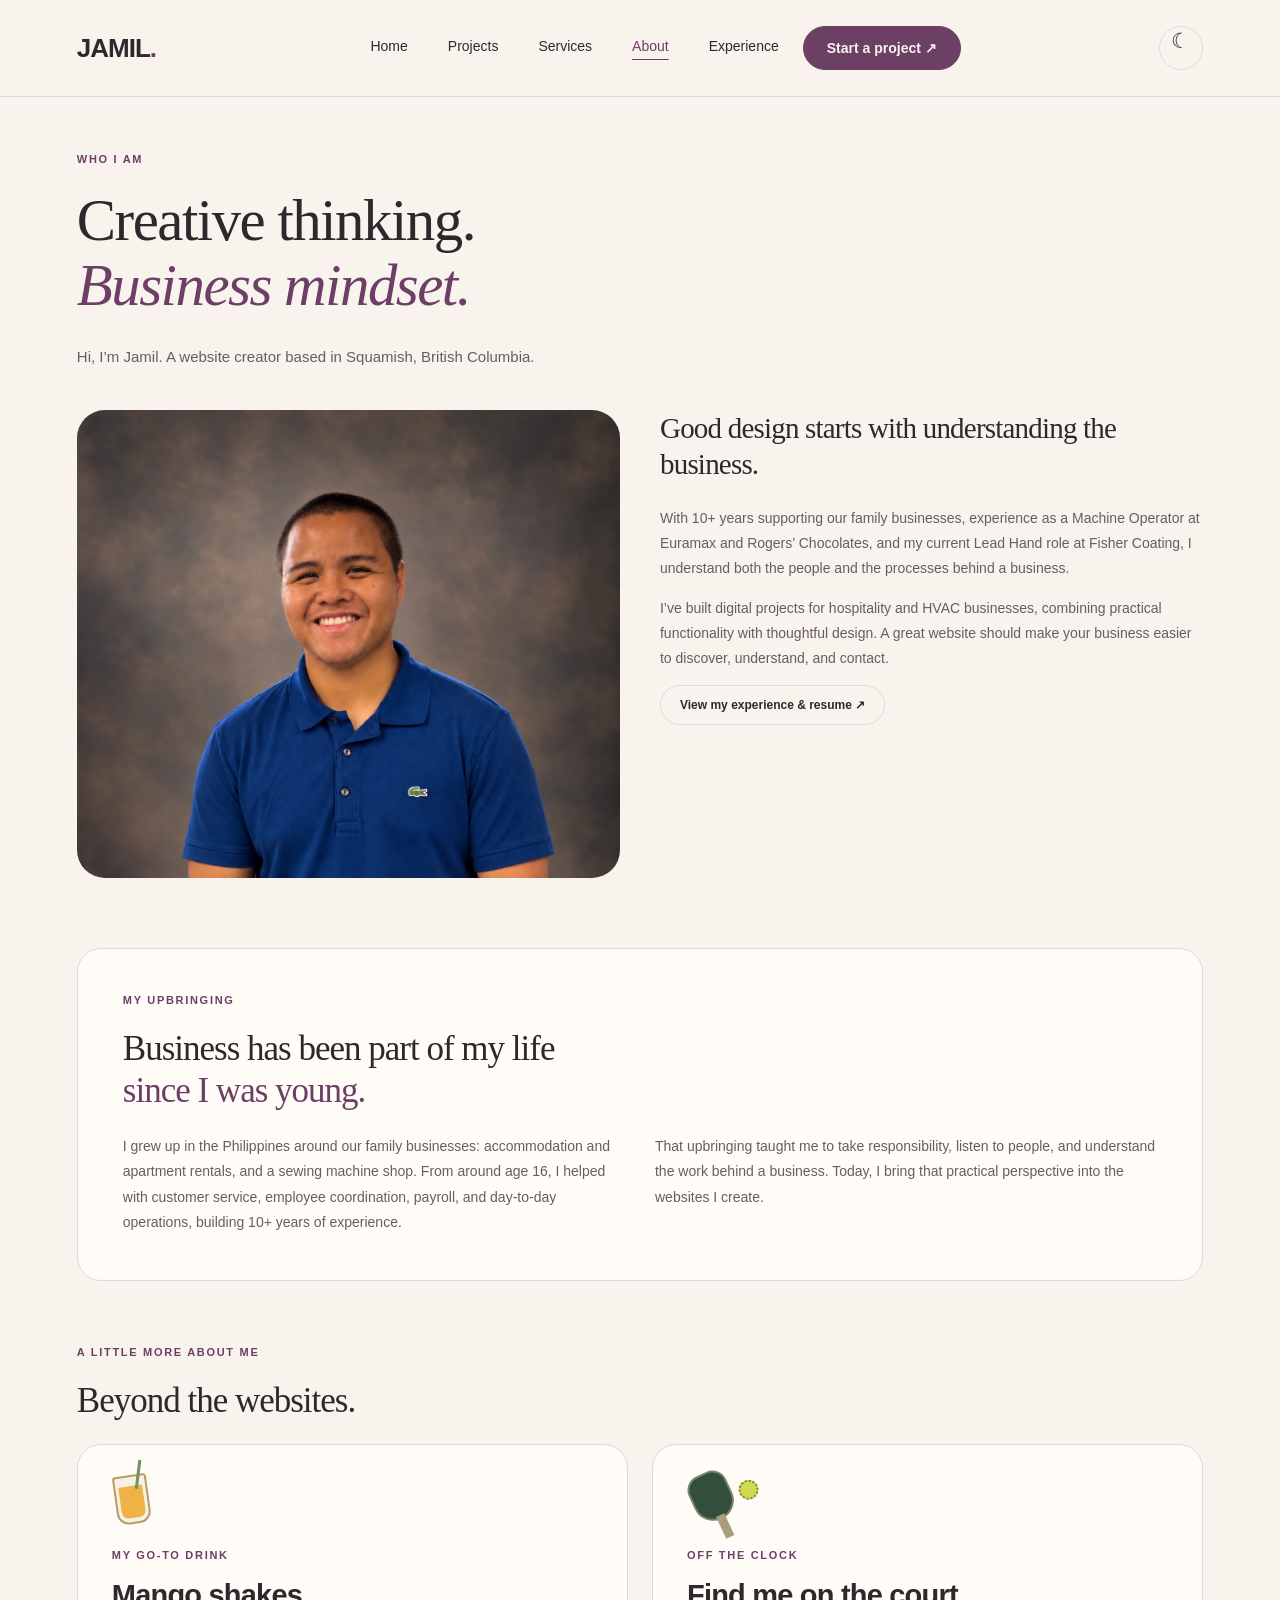
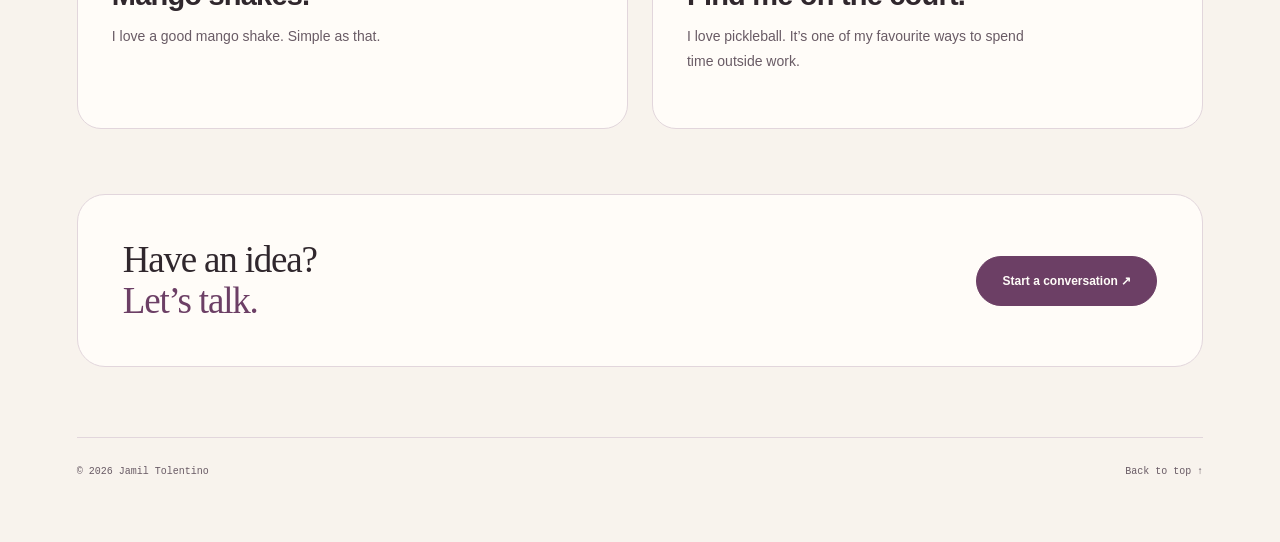
==== commit 48d2c4d7: "Give personal portfolio a distinct ivory and plum editorial identity" ====
--- a/about.html
+++ b/about.html
@@ -1,2 +1,2 @@
-<!doctype html><html lang="en"><head><meta charset="utf-8"><meta http-equiv="Content-Security-Policy" content="default-src 'self'; script-src 'self'; script-src-attr 'none'; style-src 'self' 'unsafe-inline'; img-src 'self'; font-src 'self'; connect-src 'none'; object-src 'none'; frame-src 'none'; base-uri 'none'; form-action 'none'; upgrade-insecure-requests"><meta name="referrer" content="strict-origin-when-cross-origin"><meta name="viewport" content="width=device-width,initial-scale=1"><meta name="theme-color" content="#f6f5f0"><meta name="description" content="Jamil Tolentino — modern websites for small businesses, with practical business experience. Based in Squamish, BC."><script src="theme.js?v=security1"></script><link rel="stylesheet" href="style.css?v=improve1"><title>Who I am — Jamil Tolentino</title><link rel="stylesheet" href="tech.css?v=finish4"><link rel="canonical" href="https://jamiltolentino.com/about.html"></head><body><a class="skip" href="#main">Skip to content</a><div class="progress" aria-hidden="true"></div><header class="welcome-header site-header"><a href="index.html" aria-label="Jamil Tolentino home">JAMIL<span>.</span></a><button class="menu-toggle" aria-expanded="false" aria-controls="site-nav">MENU <span>＋</span></button><nav id="site-nav" class="hud-nav" aria-label="Main navigation"><a href="index.html">Home</a><a href="work.html">Projects</a><a href="services.html">Services</a><a href="about.html" aria-current="page">About</a><a href="resume.html">Experience</a><a href="contact.html" class="nav-contact">Start a project ↗</a></nav></header><main class="content" id="main"><header class="page-intro reveal"><p class="eyebrow">WHO I AM</p><h1>Creative thinking.<br><em>Business mindset.</em></h1><p>Hi, I’m Jamil. A website creator based in Squamish, British Columbia.</p></header><section class="about-grid"><img class="about-portrait reveal" src="jamil-portrait.webp" alt="Jamil Tolentino"><div class="about-copy reveal"><h2>Good design starts with understanding the business.</h2><p>With 10+ years supporting our family businesses, experience as a Machine Operator at Euramax and Rogers’ Chocolates, and my current Lead Hand role at Fisher Coating, I understand both the people and the processes behind a business.</p><p>I’ve built digital projects for hospitality and HVAC businesses, combining practical functionality with thoughtful design. A great website should make your business easier to discover, understand, and contact.</p><a class="text-link" href="resume.html">View my experience & resume ↗</a></div></section><section class="my-story reveal"><p class="eyebrow">MY UPBRINGING</p><h2>Business has been part of my life<br><em>since I was young.</em></h2><div class="story-columns"><p>I grew up in the Philippines around our family businesses: accommodation and apartment rentals, and a sewing machine shop. From around age 16, I helped with customer service, employee coordination, payroll, and day-to-day operations, building 10+ years of experience.</p><p>That upbringing taught me to take responsibility, listen to people, and understand the work behind a business. Today, I bring that practical perspective into the websites I create.</p></div></section><section class="personal-side"><div class="section-heading reveal"><p class="eyebrow">A LITTLE MORE ABOUT ME</p><h2>Beyond the websites.</h2></div><div class="personality-grid"><article class="personality-card mango-card reveal"><div class="mango-icon" aria-hidden="true"><span></span></div><span class="eyebrow">MY GO-TO DRINK</span><h3>Mango shakes.</h3><p>I love a good mango shake. Simple as that.</p></article><article class="personality-card pickle-card reveal"><div class="paddle-icon" aria-hidden="true"><span></span></div><span class="eyebrow">OFF THE CLOCK</span><h3>Find me on the court.</h3><p>I love pickleball. It’s one of my favourite ways to spend time outside work.</p></article></div></section><section class="callout reveal"><h2>Have an idea?<br><em>Let’s talk.</em></h2><a class="pill primary" href="contact.html">Start a conversation ↗</a></section><footer><span>© 2026 Jamil Tolentino</span><a href="#main">Back to top ↑</a></footer></main><script src="script.js?v=finish4" defer></script></body></html>
+<!doctype html><html lang="en"><head><meta charset="utf-8"><meta http-equiv="Content-Security-Policy" content="default-src 'self'; script-src 'self'; script-src-attr 'none'; style-src 'self' 'unsafe-inline'; img-src 'self'; font-src 'self'; connect-src 'none'; object-src 'none'; frame-src 'none'; base-uri 'none'; form-action 'none'; upgrade-insecure-requests"><meta name="referrer" content="strict-origin-when-cross-origin"><meta name="viewport" content="width=device-width,initial-scale=1"><meta name="theme-color" content="#f8f3ed"><meta name="description" content="Jamil Tolentino — modern websites for small businesses, with practical business experience. Based in Squamish, BC."><script src="theme.js?v=security1"></script><link rel="stylesheet" href="style.css?v=improve1"><title>Who I am — Jamil Tolentino</title><link rel="stylesheet" href="tech.css?v=identity5"><link rel="canonical" href="https://jamiltolentino.com/about.html"></head><body><a class="skip" href="#main">Skip to content</a><div class="progress" aria-hidden="true"></div><header class="welcome-header site-header"><a href="index.html" aria-label="Jamil Tolentino home">JAMIL<span>.</span></a><button class="menu-toggle" aria-expanded="false" aria-controls="site-nav">MENU <span>＋</span></button><nav id="site-nav" class="hud-nav" aria-label="Main navigation"><a href="index.html">Home</a><a href="work.html">Projects</a><a href="services.html">Services</a><a href="about.html" aria-current="page">About</a><a href="resume.html">Experience</a><a href="contact.html" class="nav-contact">Start a project ↗</a></nav></header><main class="content" id="main"><header class="page-intro reveal"><p class="eyebrow">WHO I AM</p><h1>Creative thinking.<br><em>Business mindset.</em></h1><p>Hi, I’m Jamil. A website creator based in Squamish, British Columbia.</p></header><section class="about-grid"><img class="about-portrait reveal" src="jamil-portrait.webp" alt="Jamil Tolentino"><div class="about-copy reveal"><h2>Good design starts with understanding the business.</h2><p>With 10+ years supporting our family businesses, experience as a Machine Operator at Euramax and Rogers’ Chocolates, and my current Lead Hand role at Fisher Coating, I understand both the people and the processes behind a business.</p><p>I’ve built digital projects for hospitality and HVAC businesses, combining practical functionality with thoughtful design. A great website should make your business easier to discover, understand, and contact.</p><a class="text-link" href="resume.html">View my experience & resume ↗</a></div></section><section class="my-story reveal"><p class="eyebrow">MY UPBRINGING</p><h2>Business has been part of my life<br><em>since I was young.</em></h2><div class="story-columns"><p>I grew up in the Philippines around our family businesses: accommodation and apartment rentals, and a sewing machine shop. From around age 16, I helped with customer service, employee coordination, payroll, and day-to-day operations, building 10+ years of experience.</p><p>That upbringing taught me to take responsibility, listen to people, and understand the work behind a business. Today, I bring that practical perspective into the websites I create.</p></div></section><section class="personal-side"><div class="section-heading reveal"><p class="eyebrow">A LITTLE MORE ABOUT ME</p><h2>Beyond the websites.</h2></div><div class="personality-grid"><article class="personality-card mango-card reveal"><div class="mango-icon" aria-hidden="true"><span></span></div><span class="eyebrow">MY GO-TO DRINK</span><h3>Mango shakes.</h3><p>I love a good mango shake. Simple as that.</p></article><article class="personality-card pickle-card reveal"><div class="paddle-icon" aria-hidden="true"><span></span></div><span class="eyebrow">OFF THE CLOCK</span><h3>Find me on the court.</h3><p>I love pickleball. It’s one of my favourite ways to spend time outside work.</p></article></div></section><section class="callout reveal"><h2>Have an idea?<br><em>Let’s talk.</em></h2><a class="pill primary" href="contact.html">Start a conversation ↗</a></section><footer><span>© 2026 Jamil Tolentino</span><a href="#main">Back to top ↑</a></footer></main><script src="script.js?v=identity5" defer></script></body></html>
 
--- a/tech.css
+++ b/tech.css
@@ -87,3 +87,26 @@
 /* Keep the theme control in the header so it never obscures page actions. */
 .site-header .theme-toggle{position:static;flex-shrink:0;width:44px;height:44px;min-height:44px;padding:0;border-radius:50%;font-size:0;display:grid;place-items:center;margin:0;background:var(--paper);box-shadow:none;border:1px solid var(--line);color:var(--accent)}.site-header .theme-toggle:before{content:'☾';font-size:21px}:root[data-theme="dark"] .site-header .theme-toggle:before{content:'☀'}
 @media(max-width:900px){.site-header{gap:12px}.site-header>a:first-child{margin-right:auto}.site-header .menu-toggle{order:2}.site-header .theme-toggle{order:1}.site-header .hud-nav{order:3}}
+/* Jamil's independent identity: ivory, ink and plum; editorial rather than technical. */
+:root{--bg:#f8f3ed;--paper:#fffcf8;--panel:#fffcf8;--ink:#30272d;--muted:#695b65;--accent:#6c3f65;--line:#e2d6dc;--signal:#bc7154;--gold:#bc7154;--grid:transparent;--glow:rgba(108,63,101,.06)}
+:root[data-theme="dark"]{--bg:#211a24;--paper:#2c2330;--panel:#2c2330;--ink:#faf2e9;--muted:#cbbbc9;--accent:#dab4d1;--line:#4a394b;--signal:#dfad92;--gold:#dfad92;--grid:transparent;--glow:rgba(218,180,209,.04)}
+body{background:var(--bg);color:var(--ink)}body:before{display:none}
+h1,h2{font-family:Georgia,'Times New Roman',serif;font-weight:400}h3{font-family:Arial,Helvetica,sans-serif}
+.site-header{background:var(--bg);border-bottom:1px solid var(--line);padding:26px 6vw}.site-header>a:first-child{font-size:26px;letter-spacing:-1px}.site-header>a:first-child span{color:var(--accent)}
+.site-header .hud-nav{gap:8px;font-size:14px}.site-header .hud-nav a[aria-current=page]{background:transparent;box-shadow:none;text-decoration:underline;text-underline-offset:8px;text-decoration-color:var(--accent)}.site-header .hud-nav a:hover{background:var(--paper)}.site-header .hud-nav .nav-contact{font-weight:600;padding:13px 23px}
+.site-header .theme-toggle{background:transparent;border-color:var(--line);color:var(--ink)}
+.eyebrow{font:11px Arial,Helvetica,sans-serif;letter-spacing:1.7px;text-transform:uppercase;font-weight:700;color:var(--accent)}
+.welcome{grid-template-columns:1.35fr 1fr;gap:70px;margin-top:64px;padding-bottom:72px;align-items:center}.welcome h1{font-family:Georgia,'Times New Roman',serif;font-size:clamp(48px,5.2vw,76px);line-height:1.09;font-weight:400;letter-spacing:-2.3px;margin:26px 0}.welcome h1 span{font-style:italic;color:var(--accent)}
+.hud-tag{font:11px Arial,sans-serif;letter-spacing:1px;padding:0;background:transparent;border:0;color:var(--muted);border-radius:0}.hud-tag:before{width:8px;height:8px;background:var(--signal);box-shadow:none}.welcome-copy>.eyebrow{margin-top:30px;font-size:12px;letter-spacing:1.6px}.welcome .intro{font-size:18px;line-height:1.8;max-width:550px}.hero-personal{font-size:14px;color:var(--muted);margin:22px 0 30px}.welcome-actions{gap:12px}.welcome-actions .pill{padding:17px 25px;font-weight:600;box-shadow:none}.primary{background:var(--accent);color:var(--paper)!important}.secondary{background:transparent;border-color:var(--line)}
+.portrait-hud{width:100%;max-width:360px;padding:18px 18px 24px;background:#eee3df;border:0;border-radius:180px 180px 26px 26px;box-shadow:none;justify-self:center;transform:rotate(2deg)}
+:root[data-theme="dark"] .portrait-hud{background:#3a2c37}.portrait-label{display:none}.portrait-hud .welcome-portrait{width:100%;margin:0 0 24px;aspect-ratio:4/5;border:0;border-radius:170px 170px 16px 16px;box-shadow:none;background:var(--paper);overflow:hidden}.portrait-hud .welcome-portrait img{width:100%;height:100%;object-fit:cover;object-position:center 30%;filter:none}
+.portrait-signature{text-align:center;transform:rotate(-2deg)}.portrait-signature strong{font:italic 25px Georgia,serif;display:block;font-weight:400;color:var(--ink)}.portrait-signature span{font:12px Arial,sans-serif;display:block;color:var(--muted);margin-top:9px}.reactor,.hud-corner,.hud-footer{display:none}
+.home-proof{padding-top:44px;margin-top:0;margin-bottom:72px;border-color:var(--line)}.proof-heading h2{font-family:Georgia,serif;font-size:clamp(34px,3.6vw,49px);line-height:1.12;letter-spacing:-1.3px;font-weight:400}.section-intro{font-size:16px;max-width:600px;color:var(--muted);line-height:1.8}
+.text-link,.back-link{font-weight:600;background:transparent;border-color:var(--line);padding:12px 19px;font-family:Arial,sans-serif}.text-link:hover,.back-link:hover{background:var(--paper)}
+.home-proof .tile{background:var(--paper);border-color:var(--line);box-shadow:none;border-radius:26px}.home-proof .tile:hover{border-color:var(--accent);transform:translateY(-4px);box-shadow:0 12px 35px var(--glow)}.home-proof .tile-label h2{font:600 23px Arial,sans-serif;letter-spacing:-.6px}.home-proof .tile-label{padding:28px}.live-screenshot figcaption{background:var(--paper);font:10px Arial,sans-serif;letter-spacing:.5px}.tile-label>p:first-child{font:11px Arial,sans-serif;letter-spacing:1px}.case-link{background:transparent;border-color:var(--line);color:var(--accent)}.project-tags span{border:0;background:var(--bg);font-size:12px;color:var(--muted)}
+.home-services h2,.home-process h2,.home-faq h2{font-family:Georgia,serif;font-size:clamp(34px,3.5vw,46px);font-weight:400;letter-spacing:-1.2px;line-height:1.14}.home-services{padding:44px 0 72px}.service-preview-grid>a{background:var(--paper);border:1px solid var(--line);border-radius:24px;padding:32px}.service-preview-grid h3{font-size:21px;font-weight:600;line-height:1.35}.service-preview-grid .eyebrow{font-size:10px;letter-spacing:1.2px}
+.home-process,.home-faq{border-color:var(--line);padding:56px 0 72px}.process-cards{gap:38px;margin-top:36px}.step-number{font:italic 40px Georgia,serif;color:var(--accent);border:0;background:none;width:auto;height:auto;display:block;margin-bottom:20px}.process-cards h3{font-size:20px;font-weight:600}.process-cards p{font-size:16px}.faq-list details{border-color:var(--line)}.faq-list summary{font-weight:600;font-size:17px}.faq-list summary:after{color:var(--accent)}
+.home-closing .callout,:root[data-theme="dark"] .home-closing .callout{background:var(--accent);border-radius:30px;padding:48px}.home-closing .callout h2,.home-closing .callout h2 em{font-family:Georgia,serif;font-weight:400;font-size:clamp(32px,3.2vw,45px);letter-spacing:-1px;color:var(--bg)}.home-closing .callout h2 em{font-style:italic}.home-closing .callout .primary{color:var(--ink)!important;box-shadow:none}
+.page-intro h1{font-family:Georgia,serif;font-weight:400;letter-spacing:-1.5px;line-height:1.1}.page-intro h1 em{font-style:italic}.about-portrait{border-radius:28px;border:0;box-shadow:none}.resume-entry{border-radius:18px}.resume-section-title{font-family:Arial,sans-serif}.resume-download{border-radius:24px}.inquiry-panel h2{font-family:Georgia,serif;font-size:34px;font-weight:400}.contact-panel{box-shadow:none}.my-story,.project-value{border-radius:24px}.personality-card{border-radius:24px}.contact-help h2{font-family:Georgia,serif;font-size:30px;font-weight:400}.email-address{font-size:clamp(20px,3vw,36px)}.home-footer{border-color:var(--line)}
+@media(max-width:1000px){.welcome{gap:38px}.welcome h1{font-size:58px}.portrait-hud{max-width:310px}.home-faq{gap:38px}}
+@media(max-width:760px){.site-header{padding:20px 6vw}.welcome{grid-template-columns:1fr;gap:40px;margin-top:34px;padding-bottom:44px}.welcome h1{font-size:clamp(43px,10vw,66px);letter-spacing:-1.7px;line-height:1.1}.welcome .intro{font-size:17px}.hud-tag{font-size:10px;letter-spacing:.5px;line-height:1.7}.portrait-hud{max-width:300px;transform:rotate(1deg)}.portrait-signature{transform:rotate(-1deg)}.home-proof{padding-top:32px;margin-bottom:44px}.proof-heading h2{font-size:36px}.home-services,.home-process,.home-faq{padding:36px 0 48px}.home-services h2,.home-process h2,.home-faq h2{font-size:36px}.home-proof .tile-label{padding:24px}.home-closing .callout{padding:30px}.home-closing .callout h2{font-size:34px}.service-preview-grid>a{padding:28px}.process-cards{gap:30px}.inquiry-panel h2{font-size:30px}.home-footer{padding-bottom:28px}.portrait-hud .welcome-portrait{margin-bottom:20px}}
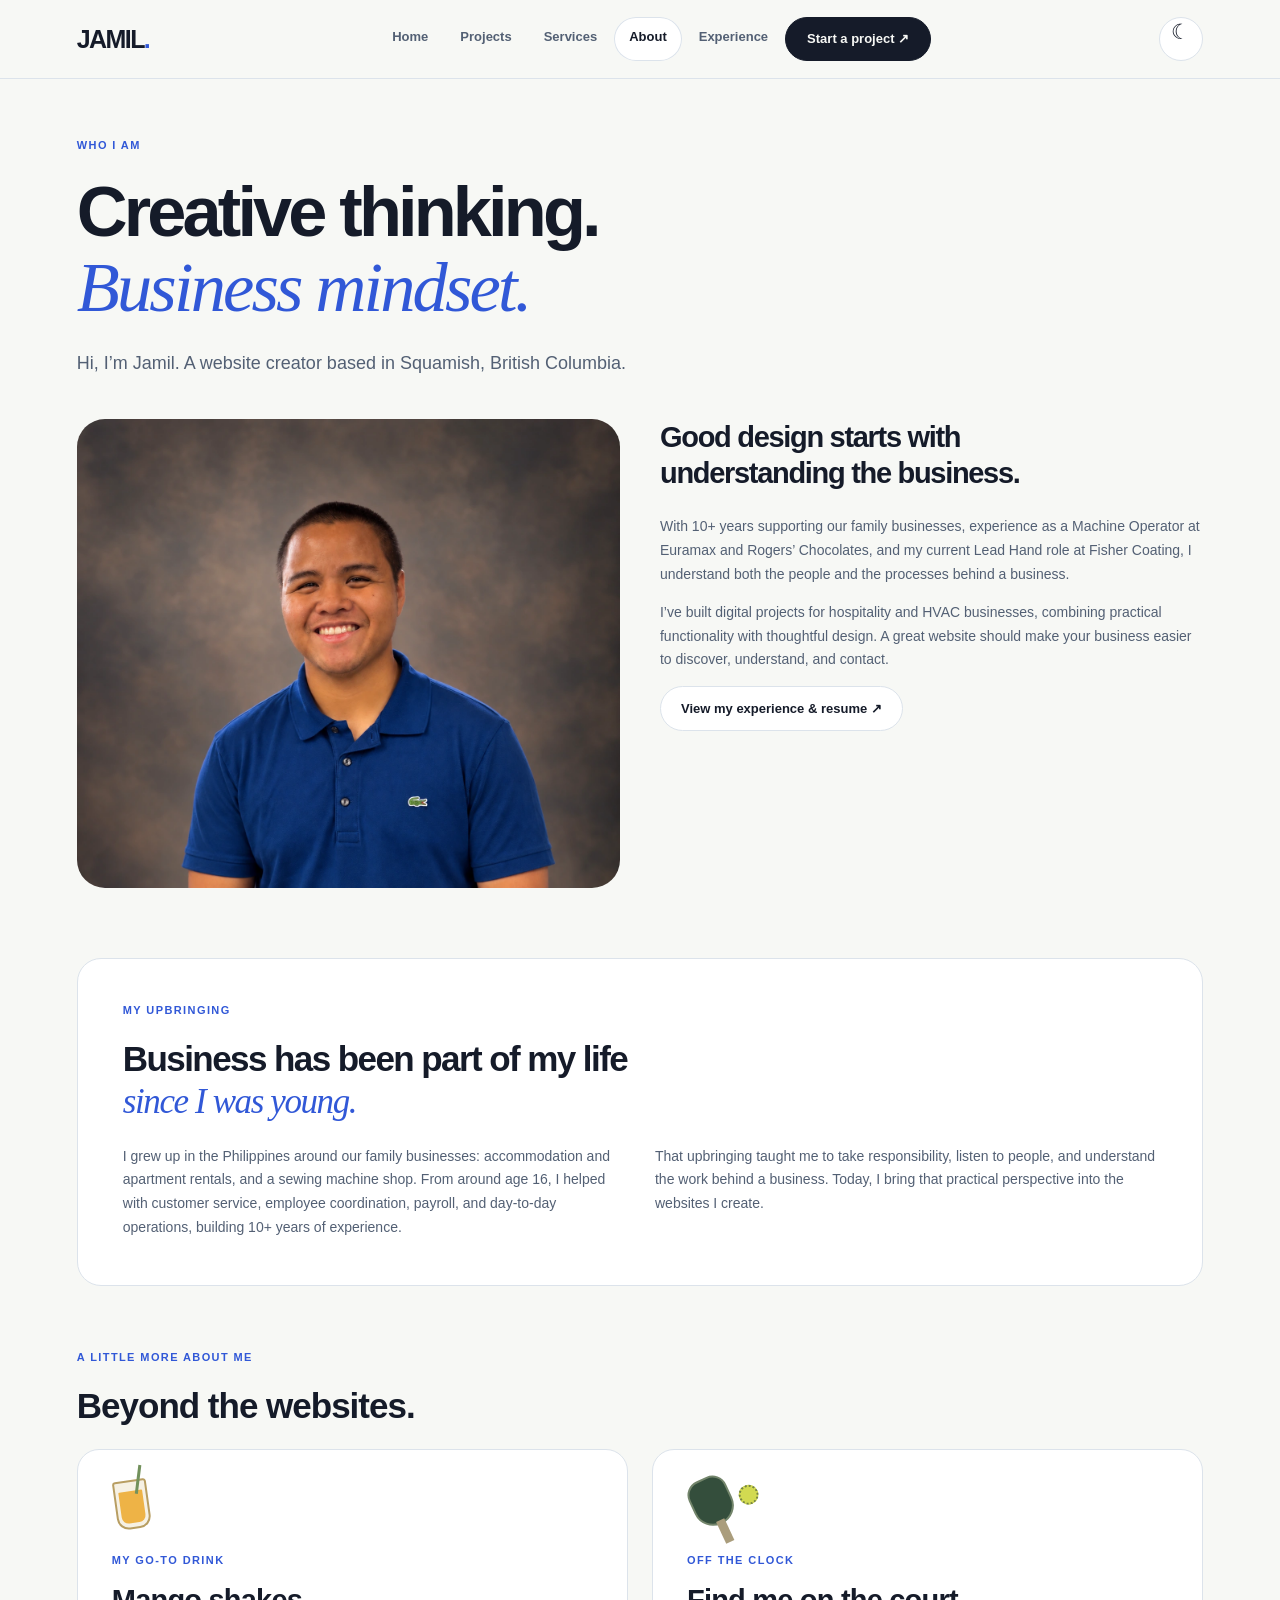
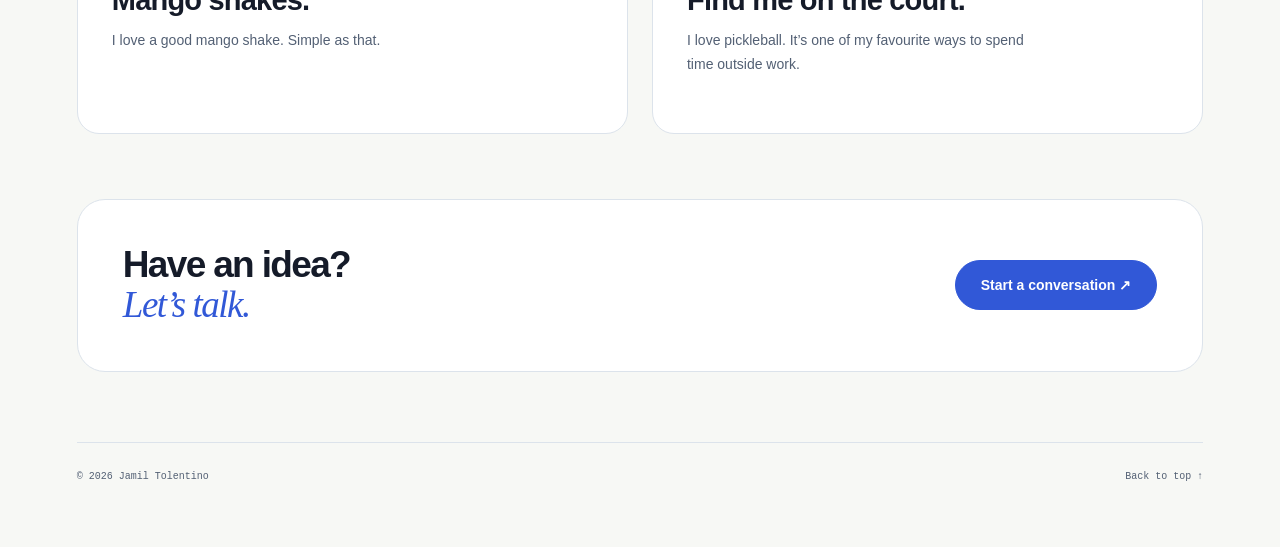
==== commit fd82e48c: "Apply Modern Creative Studio redesign to about.html" ====
--- a/about.html
+++ b/about.html
@@ -1,2 +1,2 @@
-<!doctype html><html lang="en"><head><meta charset="utf-8"><meta http-equiv="Content-Security-Policy" content="default-src 'self'; script-src 'self'; script-src-attr 'none'; style-src 'self' 'unsafe-inline'; img-src 'self'; font-src 'self'; connect-src 'none'; object-src 'none'; frame-src 'none'; base-uri 'none'; form-action 'none'; upgrade-insecure-requests"><meta name="referrer" content="strict-origin-when-cross-origin"><meta name="viewport" content="width=device-width,initial-scale=1"><meta name="theme-color" content="#f8f3ed"><meta name="description" content="Jamil Tolentino — modern websites for small businesses, with practical business experience. Based in Squamish, BC."><script src="theme.js?v=security1"></script><link rel="stylesheet" href="style.css?v=improve1"><title>Who I am — Jamil Tolentino</title><link rel="stylesheet" href="tech.css?v=identity5"><link rel="canonical" href="https://jamiltolentino.com/about.html"></head><body><a class="skip" href="#main">Skip to content</a><div class="progress" aria-hidden="true"></div><header class="welcome-header site-header"><a href="index.html" aria-label="Jamil Tolentino home">JAMIL<span>.</span></a><button class="menu-toggle" aria-expanded="false" aria-controls="site-nav">MENU <span>＋</span></button><nav id="site-nav" class="hud-nav" aria-label="Main navigation"><a href="index.html">Home</a><a href="work.html">Projects</a><a href="services.html">Services</a><a href="about.html" aria-current="page">About</a><a href="resume.html">Experience</a><a href="contact.html" class="nav-contact">Start a project ↗</a></nav></header><main class="content" id="main"><header class="page-intro reveal"><p class="eyebrow">WHO I AM</p><h1>Creative thinking.<br><em>Business mindset.</em></h1><p>Hi, I’m Jamil. A website creator based in Squamish, British Columbia.</p></header><section class="about-grid"><img class="about-portrait reveal" src="jamil-portrait.webp" alt="Jamil Tolentino"><div class="about-copy reveal"><h2>Good design starts with understanding the business.</h2><p>With 10+ years supporting our family businesses, experience as a Machine Operator at Euramax and Rogers’ Chocolates, and my current Lead Hand role at Fisher Coating, I understand both the people and the processes behind a business.</p><p>I’ve built digital projects for hospitality and HVAC businesses, combining practical functionality with thoughtful design. A great website should make your business easier to discover, understand, and contact.</p><a class="text-link" href="resume.html">View my experience & resume ↗</a></div></section><section class="my-story reveal"><p class="eyebrow">MY UPBRINGING</p><h2>Business has been part of my life<br><em>since I was young.</em></h2><div class="story-columns"><p>I grew up in the Philippines around our family businesses: accommodation and apartment rentals, and a sewing machine shop. From around age 16, I helped with customer service, employee coordination, payroll, and day-to-day operations, building 10+ years of experience.</p><p>That upbringing taught me to take responsibility, listen to people, and understand the work behind a business. Today, I bring that practical perspective into the websites I create.</p></div></section><section class="personal-side"><div class="section-heading reveal"><p class="eyebrow">A LITTLE MORE ABOUT ME</p><h2>Beyond the websites.</h2></div><div class="personality-grid"><article class="personality-card mango-card reveal"><div class="mango-icon" aria-hidden="true"><span></span></div><span class="eyebrow">MY GO-TO DRINK</span><h3>Mango shakes.</h3><p>I love a good mango shake. Simple as that.</p></article><article class="personality-card pickle-card reveal"><div class="paddle-icon" aria-hidden="true"><span></span></div><span class="eyebrow">OFF THE CLOCK</span><h3>Find me on the court.</h3><p>I love pickleball. It’s one of my favourite ways to spend time outside work.</p></article></div></section><section class="callout reveal"><h2>Have an idea?<br><em>Let’s talk.</em></h2><a class="pill primary" href="contact.html">Start a conversation ↗</a></section><footer><span>© 2026 Jamil Tolentino</span><a href="#main">Back to top ↑</a></footer></main><script src="script.js?v=identity5" defer></script></body></html>
+<!doctype html><html lang="en"><head><meta charset="utf-8"><meta http-equiv="Content-Security-Policy" content="default-src 'self'; script-src 'self'; script-src-attr 'none'; style-src 'self' 'unsafe-inline'; img-src 'self'; font-src 'self'; connect-src 'none'; object-src 'none'; frame-src 'none'; base-uri 'none'; form-action 'none'; upgrade-insecure-requests"><meta name="referrer" content="strict-origin-when-cross-origin"><meta name="viewport" content="width=device-width,initial-scale=1"><meta name="theme-color" content="#f8f3ed"><meta name="description" content="Jamil Tolentino — modern websites for small businesses, with practical business experience. Based in Squamish, BC."><script src="theme.js?v=security1"></script><link rel="stylesheet" href="style.css?v=improve1"><title>Who I am — Jamil Tolentino</title><link rel="stylesheet" href="tech.css?v=identity5"><link rel="canonical" href="https://jamiltolentino.com/about.html"><link rel="stylesheet" href="studio.css?v=studio1"></head><body><a class="skip" href="#main">Skip to content</a><div class="progress" aria-hidden="true"></div><header class="welcome-header site-header"><a href="index.html" aria-label="Jamil Tolentino home">JAMIL<span>.</span></a><button class="menu-toggle" aria-expanded="false" aria-controls="site-nav">MENU <span>＋</span></button><nav id="site-nav" class="hud-nav" aria-label="Main navigation"><a href="index.html">Home</a><a href="work.html">Projects</a><a href="services.html">Services</a><a href="about.html" aria-current="page">About</a><a href="resume.html">Experience</a><a href="contact.html" class="nav-contact">Start a project ↗</a></nav></header><main class="content" id="main"><header class="page-intro reveal"><p class="eyebrow">WHO I AM</p><h1>Creative thinking.<br><em>Business mindset.</em></h1><p>Hi, I’m Jamil. A website creator based in Squamish, British Columbia.</p></header><section class="about-grid"><img class="about-portrait reveal" src="jamil-portrait.webp" alt="Jamil Tolentino"><div class="about-copy reveal"><h2>Good design starts with understanding the business.</h2><p>With 10+ years supporting our family businesses, experience as a Machine Operator at Euramax and Rogers’ Chocolates, and my current Lead Hand role at Fisher Coating, I understand both the people and the processes behind a business.</p><p>I’ve built digital projects for hospitality and HVAC businesses, combining practical functionality with thoughtful design. A great website should make your business easier to discover, understand, and contact.</p><a class="text-link" href="resume.html">View my experience & resume ↗</a></div></section><section class="my-story reveal"><p class="eyebrow">MY UPBRINGING</p><h2>Business has been part of my life<br><em>since I was young.</em></h2><div class="story-columns"><p>I grew up in the Philippines around our family businesses: accommodation and apartment rentals, and a sewing machine shop. From around age 16, I helped with customer service, employee coordination, payroll, and day-to-day operations, building 10+ years of experience.</p><p>That upbringing taught me to take responsibility, listen to people, and understand the work behind a business. Today, I bring that practical perspective into the websites I create.</p></div></section><section class="personal-side"><div class="section-heading reveal"><p class="eyebrow">A LITTLE MORE ABOUT ME</p><h2>Beyond the websites.</h2></div><div class="personality-grid"><article class="personality-card mango-card reveal"><div class="mango-icon" aria-hidden="true"><span></span></div><span class="eyebrow">MY GO-TO DRINK</span><h3>Mango shakes.</h3><p>I love a good mango shake. Simple as that.</p></article><article class="personality-card pickle-card reveal"><div class="paddle-icon" aria-hidden="true"><span></span></div><span class="eyebrow">OFF THE CLOCK</span><h3>Find me on the court.</h3><p>I love pickleball. It’s one of my favourite ways to spend time outside work.</p></article></div></section><section class="callout reveal"><h2>Have an idea?<br><em>Let’s talk.</em></h2><a class="pill primary" href="contact.html">Start a conversation ↗</a></section><footer><span>© 2026 Jamil Tolentino</span><a href="#main">Back to top ↑</a></footer></main><script src="script.js?v=identity5" defer></script></body></html>
 
--- a/studio.css
+++ b/studio.css
@@ -0,0 +1,156 @@
+/* Modern Creative Studio — 2026 redesign
+   Loaded after the legacy styles. Independent layer for maintainability. */
+:root {
+  --bg:#f7f8f5; --paper:#ffffff; --panel:#ffffff;
+  --ink:#151b29; --muted:#536074; --accent:#3158d7;
+  --line:#dce3eb; --signal:#3158d7; --gold:#3158d7;
+  --grid:transparent; --glow:rgba(49,88,215,.09);
+}
+:root[data-theme="dark"] {
+  --bg:#101724; --paper:#1b2535; --panel:#1b2535;
+  --ink:#f5f7ff; --muted:#b6c5d9; --accent:#a9c0ff;
+  --line:#34435b; --signal:#a9c0ff; --gold:#a9c0ff;
+  --grid:transparent; --glow:rgba(120,160,255,.11);
+}
+html {scroll-padding-top:104px}
+body {background:var(--bg);color:var(--ink);font-family:Arial,Helvetica,sans-serif}
+body::before{display:none}
+::selection{background:#d9e4ff;color:#172044}
+:root[data-theme="dark"] ::selection{background:#3158d7;color:white}
+h1,h2,h3 {text-wrap:balance}
+h1,h2 {font-family:Arial,Helvetica,sans-serif;font-weight:750;letter-spacing:-.055em}
+h1 em,h2 em {font-family:Georgia,serif;font-weight:400;font-style:italic;letter-spacing:-.04em}
+p {line-height:1.7}
+.site-header {position:sticky;top:0;z-index:60;padding:17px 6vw;background:var(--bg);border-bottom:1px solid var(--line);backdrop-filter:blur(14px)}
+.site-header>a:first-child {font-size:25px;font-weight:800;letter-spacing:-1.6px}
+.site-header>a:first-child span{color:var(--accent)}
+.site-header .hud-nav {gap:2px}
+.site-header .hud-nav a {font-size:13px;font-weight:650;color:var(--muted);padding:12px 15px}
+.site-header .hud-nav a:hover,.site-header .hud-nav a[aria-current=page] {color:var(--ink);background:var(--paper)}
+.site-header .hud-nav a[aria-current=page] {text-decoration:none;box-shadow:inset 0 0 0 1px var(--line)}
+.site-header .hud-nav .nav-contact {background:var(--ink);border:1px solid var(--ink);color:var(--bg)!important;padding:13px 21px;border-radius:999px}
+.site-header .hud-nav .nav-contact:hover {background:var(--accent);border-color:var(--accent);color:#fff!important}
+.site-header .theme-toggle {width:44px;height:44px;background:var(--paper);border:1px solid var(--line);color:var(--ink)}
+.skip:focus{top:12px}
+.eyebrow {font-family:Arial,Helvetica,sans-serif;font-size:11px;letter-spacing:1.4px;color:var(--accent)}
+.hud-tag {display:inline-flex;align-items:center;color:var(--muted);font-size:11px;letter-spacing:.9px;font-weight:700}
+.hud-tag:before {background:var(--accent);width:8px;height:8px}
+.welcome {width:min(1360px,88vw);grid-template-columns:minmax(0,1.28fr) minmax(0,.92fr);gap:clamp(36px,5vw,90px);margin-top:62px;padding-bottom:100px;align-items:center}
+.welcome-copy {max-width:750px}
+.welcome-copy>.eyebrow {margin:22px 0 0}
+.welcome h1 {font-family:Arial,Helvetica,sans-serif;font-size:clamp(58px,6.5vw,102px);font-weight:800;line-height:.99;letter-spacing:-.076em;margin:25px 0 27px}
+.welcome h1 span {font-family:Georgia,serif;font-style:italic;font-weight:400;letter-spacing:-.06em;color:var(--accent)}
+.welcome .intro{max-width:610px;font-size:clamp(17px,1.5vw,20px);line-height:1.65;color:var(--ink);margin-bottom:10px}
+.hero-personal{font-size:15px;line-height:1.7;color:var(--muted);margin:0 0 27px}
+.welcome-actions{display:flex;gap:12px;flex-wrap:wrap}
+.pill,.welcome-actions .pill {min-height:50px;padding:15px 25px;border-radius:999px;font-size:14px;font-weight:700;display:inline-flex;align-items:center;justify-content:center;gap:12px;transition:transform .2s ease,background .2s ease,border-color .2s ease}
+.pill:hover {transform:translateY(-2px)}
+.pill.primary,.primary {background:var(--accent);border-color:var(--accent);color:#fff!important}
+.pill.secondary,.secondary {background:var(--paper);border:1px solid var(--line);color:var(--ink)}
+.pill.secondary:hover,.secondary:hover {border-color:var(--accent)}
+.studio-capabilities {display:flex;flex-wrap:wrap;gap:14px 22px;margin-top:42px;padding-top:20px;border-top:1px solid var(--line);font-size:11px;font-weight:700;color:var(--muted);letter-spacing:1px;text-transform:uppercase}
+.studio-capabilities span{white-space:nowrap}
+.studio-capabilities b{color:var(--accent);margin-right:7px}
+.portrait-hud {position:relative;max-width:430px;padding:15px 15px 24px;border-radius:30px;background:var(--paper);border:1px solid var(--line);box-shadow:0 28px 85px var(--glow);transform:none}
+.portrait-hud .welcome-portrait{width:100%;margin:0 0 22px;aspect-ratio:4/4.65;border-radius:20px;overflow:hidden;background:var(--bg)}
+.portrait-hud .welcome-portrait img {width:100%;height:100%;object-fit:cover;object-position:center 23%;filter:none}
+.portrait-signature {transform:none;padding:0 9px;text-align:left}
+.portrait-signature strong {font:750 19px Arial,Helvetica,sans-serif;letter-spacing:-.6px;color:var(--ink)}
+.portrait-signature span {color:var(--muted);font-size:13px;margin-top:5px}
+.studio-corner-label {position:absolute;right:-17px;top:21px;background:var(--accent);color:#fff;font-weight:800;font-size:11px;letter-spacing:1.1px;padding:12px 15px;border-radius:999px;box-shadow:0 12px 25px var(--glow);transform:rotate(5deg)}
+.home-proof,.home-services,.home-process,.home-faq,.home-footer{width:min(1360px,88vw)}
+.home-proof{border-top:1px solid var(--line);padding-top:68px;margin-bottom:100px}
+.home-proof .proof-heading {align-items:end!important;gap:30px}
+.proof-heading h2,.home-services h2,.home-process h2,.home-faq h2{font-family:Arial,Helvetica,sans-serif;font-weight:800;font-size:clamp(38px,4vw,60px);line-height:1.06;letter-spacing:-.055em;margin:12px 0 22px}
+.proof-heading h2 em,.home-services h2 em,.home-process h2 em {font-style:italic;font-family:Georgia,serif;font-weight:400;color:var(--accent)}
+.section-intro{font-size:17px;line-height:1.7;max-width:670px}
+.text-link,.back-link {display:inline-flex;align-items:center;gap:8px;font-weight:750;font-size:13px;padding:14px 20px;border:1px solid var(--line);border-radius:999px;background:var(--paper)}
+.text-link:hover,.back-link:hover{border-color:var(--accent);color:var(--accent)}
+.home-proof .gallery{gap:26px}
+.home-proof .tile {border-radius:25px;border:1px solid var(--line);box-shadow:none;background:var(--paper);overflow:hidden}
+.home-proof .tile:hover{transform:translateY(-5px);box-shadow:0 20px 40px var(--glow)}
+.home-proof .live-screenshot {aspect-ratio:16/10;border-radius:0;margin:0}
+.home-proof .live-screenshot img{height:100%;width:100%;object-fit:cover;object-position:top center;transition:transform .4s ease}
+.home-proof .tile:hover .live-screenshot img {transform:scale(1.025)}
+.home-proof .tile-label{padding:28px 30px 34px}
+.home-proof .tile-label h2{font:750 clamp(23px,2.1vw,30px) Arial,Helvetica,sans-serif;letter-spacing:-.05em}
+.home-proof .tile-label .project-description{font-size:15px}
+.home-proof .tile-label .case-link{font-weight:750}
+.project-tags span {border:1px solid var(--line);background:var(--bg)}
+.home-services {display:grid;grid-template-columns:.74fr 1.26fr;gap:60px;align-items:start;border-top:1px solid var(--line);padding:75px 0 100px}
+.home-services > div:first-child > p:last-child {font-size:16px}
+.service-preview-grid {display:grid;grid-template-columns:1fr;gap:12px;margin-top:0}
+.service-preview-grid>a {position:relative;background:var(--paper);padding:27px 29px;border:1px solid var(--line);border-radius:20px;transition:transform .2s,border-color .2s}
+.service-preview-grid>a:hover{border-color:var(--accent);transform:translateX(4px)}
+.service-preview-grid h3{margin:10px 0;font-size:22px;font-weight:750;letter-spacing:-.04em}
+.service-preview-grid p{font-size:14px}
+.home-process,.home-faq{padding:75px 0 95px;border-top:1px solid var(--line)}
+.process-cards{gap:18px}
+.process-cards article{padding:26px;background:var(--paper);border-radius:20px;border:1px solid var(--line)}
+.step-number{font-family:Georgia,serif;font-style:italic;font-size:36px}
+.home-faq {grid-template-columns:.8fr 1.2fr;gap:65px}
+.faq-list details {padding:22px 0}
+.faq-list summary {font-size:16px}
+.home-closing{border-top:0;padding-top:0;margin-bottom:0}
+.home-closing .callout,:root[data-theme="dark"] .home-closing .callout {padding:65px;background:var(--ink);border:0;border-radius:28px}
+.home-closing .callout h2,.home-closing .callout h2 em {font-family:Arial,Helvetica,sans-serif;font-size:clamp(35px,3.5vw,55px);font-weight:800;letter-spacing:-.055em;color:var(--bg)}
+.home-closing .callout h2 em{font-family:Georgia,serif;font-style:italic;font-weight:400;color:#a9c0ff}
+.home-closing .callout .primary,:root[data-theme="dark"] .home-closing .callout .primary {background:#fff;color:#172044!important;border-color:#fff}
+.home-footer {font-size:13px;padding:25px 0 50px}
+.studio-socials {display:flex;flex-wrap:wrap;gap:20px;margin-top:14px}
+.studio-socials a{font-size:12px;text-decoration:underline;text-underline-offset:4px;text-decoration-color:var(--line)}
+.studio-socials a:hover{color:var(--accent)}
+/* Consistent inner pages without hiding existing skills, forms or case studies. */
+.content {width:min(1190px,88vw);padding-top:60px}
+.page-intro h1,.resume-heading h1 {font-family:Arial,Helvetica,sans-serif;font-weight:800;font-size:clamp(43px,5.5vw,76px);line-height:1.06;letter-spacing:-.055em}
+.page-intro h1 em{font-family:Georgia,serif;font-style:italic;font-weight:400;color:var(--accent)}
+.page-intro>p:last-child {font-size:18px;max-width:750px}
+.callout h2,.project-value h2,.my-story h2,.about-copy h2{font-family:Arial,Helvetica,sans-serif;font-weight:750;letter-spacing:-.045em}
+.callout h2 em,.my-story h2 em{font-family:Georgia,serif;font-style:italic;font-weight:400}
+.inquiry-panel,.contact-panel,.service,.personality-card,.case-art,.project-summary{border-radius:22px}
+#project-inquiry :is(input,select,textarea){border-radius:14px;min-height:48px}
+#project-inquiry textarea{min-height:135px}
+:focus-visible{outline-color:var(--accent)}
+@media(max-width:1050px){
+ .welcome{grid-template-columns:1fr .86fr;gap:36px}
+ .welcome h1{font-size:clamp(49px,6vw,74px)}
+ .studio-corner-label{right:-8px}
+ .home-services{grid-template-columns:1fr;gap:28px}
+ .service-preview-grid {grid-template-columns:repeat(3,minmax(0,1fr))}
+ .service-preview-grid>a{padding:24px}
+}
+@media(max-width:900px){
+ .site-header {padding:15px 6vw}
+ .site-header .menu-toggle {display:flex;border-radius:999px;min-height:44px;background:var(--paper);border:1px solid var(--line);color:var(--ink)}
+ .site-header .hud-nav {flex-basis:100%;padding-top:12px;gap:5px}
+ .site-header .hud-nav.open {display:flex}
+ .site-header .hud-nav a{min-height:45px;display:flex;align-items:center}
+ .site-header .hud-nav .nav-contact {justify-content:center}
+}
+@media(max-width:760px){
+ .welcome {grid-template-columns:1fr;width:88vw;margin-top:40px;gap:35px;padding-bottom:55px}
+ .welcome h1 {font-size:clamp(47px,11vw,72px);letter-spacing:-.065em}
+ .welcome .intro{font-size:17px}
+ .studio-capabilities{gap:12px 15px;margin-top:27px}
+ .portrait-hud{width:100%;max-width:400px;justify-self:center}
+ .studio-corner-label{right:-5px}
+ .home-proof{padding-top:42px;margin-bottom:55px}
+ .proof-heading h2,.home-services h2,.home-process h2,.home-faq h2 {font-size:clamp(34px,8vw,47px)}
+ .home-proof .proof-heading {align-items:start!important}
+ .home-proof .gallery{grid-template-columns:1fr;gap:22px}
+ .home-proof .tile-label{padding:24px}
+ .home-services{padding:45px 0 55px}
+ .service-preview-grid{grid-template-columns:1fr;gap:12px}
+ .service-preview-grid>a:hover{transform:translateY(-2px)}
+ .home-process,.home-faq{padding:48px 0 55px}
+ .process-cards{grid-template-columns:1fr}
+ .process-cards article{padding:25px}
+ .home-faq{grid-template-columns:1fr;gap:28px}
+ .home-closing .callout,:root[data-theme="dark"] .home-closing .callout{padding:36px 26px}
+ .home-footer{align-items:flex-start}
+ .content{padding-top:34px}
+}
+@media(prefers-reduced-motion:reduce) {
+ .pill,.home-proof .tile,.home-proof .live-screenshot img,.service-preview-grid>a{transition:none!important}
+ .pill:hover,.home-proof .tile:hover,.service-preview-grid>a:hover{transform:none!important}
+}
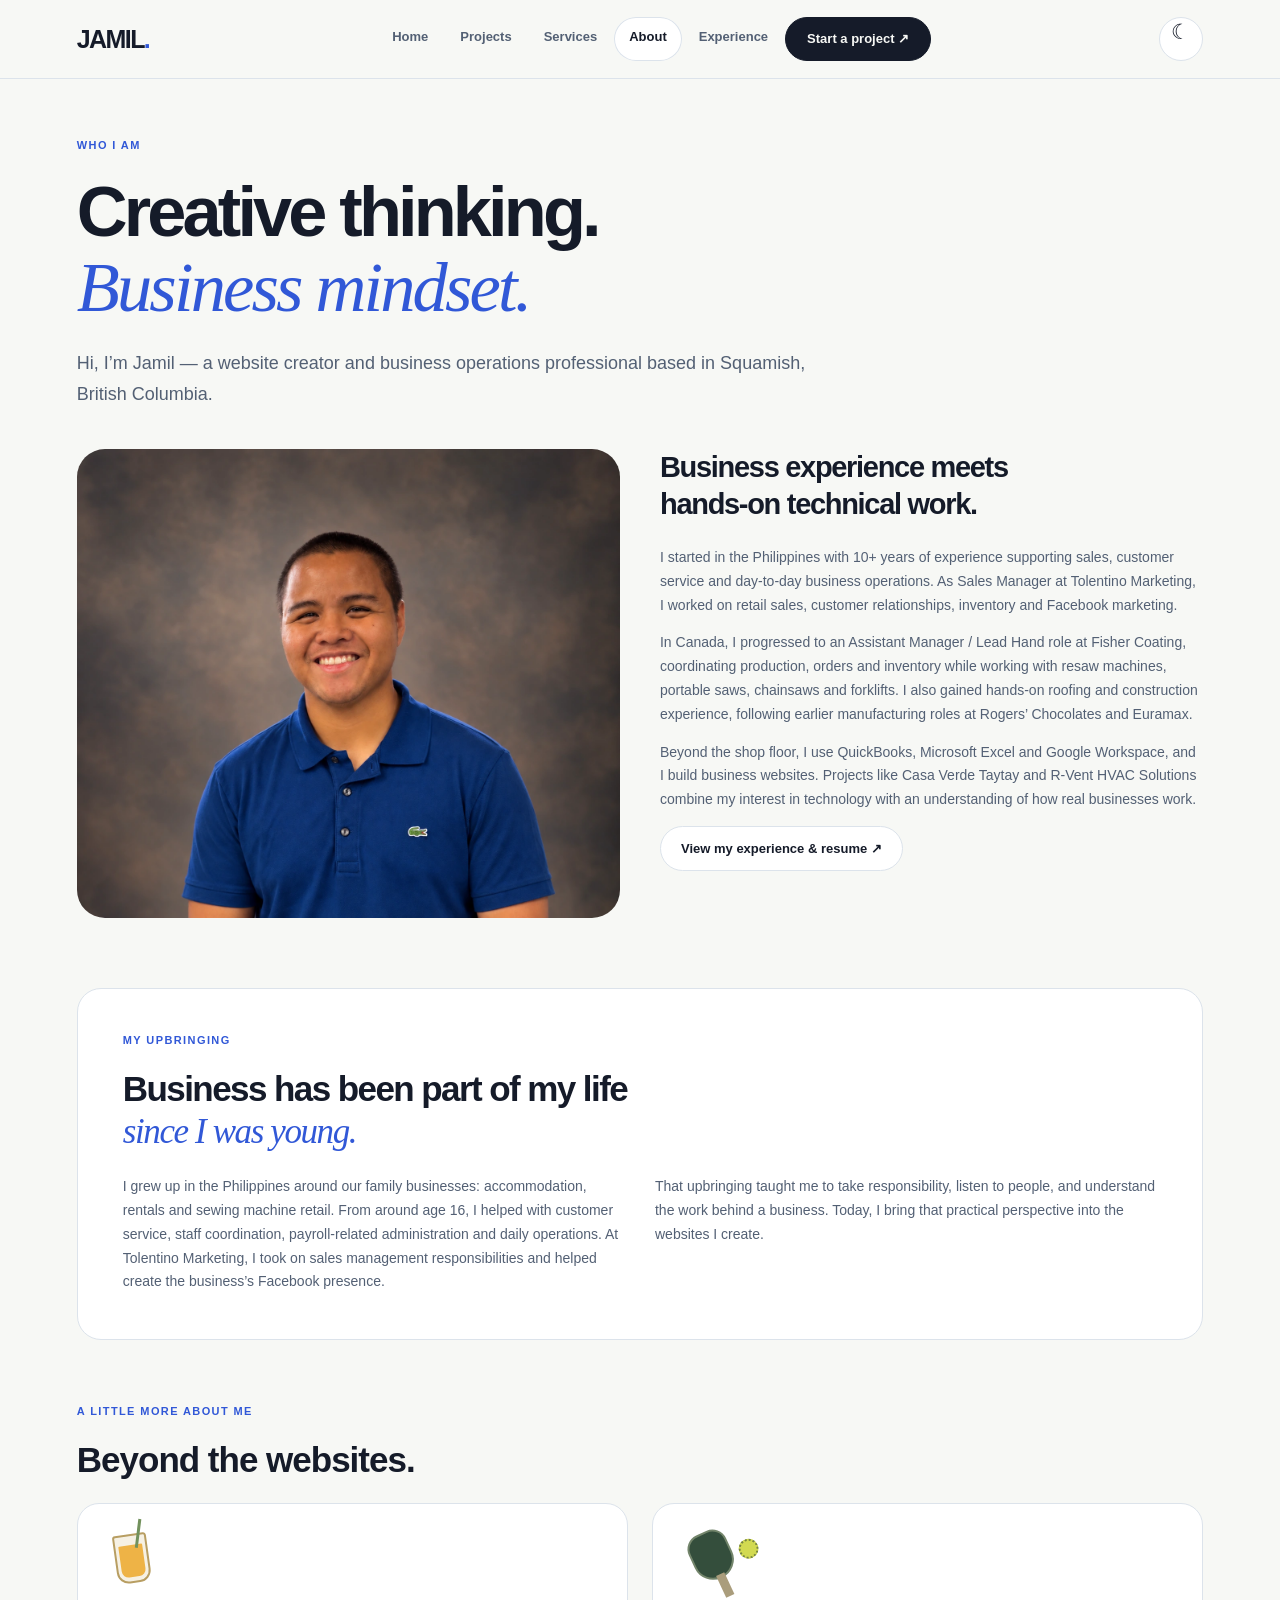
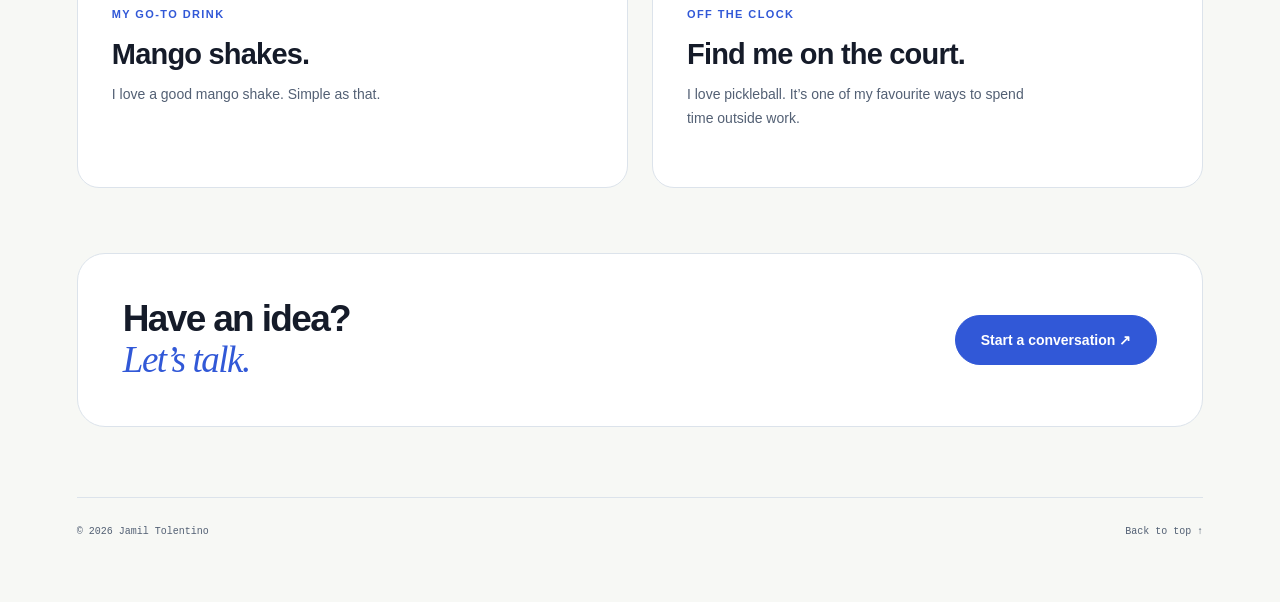
==== commit 38c4ff79: "Refresh About page with sales leadership and technical experience" ====
--- a/about.html
+++ b/about.html
@@ -1,2 +1,2 @@
-<!doctype html><html lang="en"><head><meta charset="utf-8"><meta http-equiv="Content-Security-Policy" content="default-src 'self'; script-src 'self'; script-src-attr 'none'; style-src 'self' 'unsafe-inline'; img-src 'self'; font-src 'self'; connect-src 'none'; object-src 'none'; frame-src 'none'; base-uri 'none'; form-action 'none'; upgrade-insecure-requests"><meta name="referrer" content="strict-origin-when-cross-origin"><meta name="viewport" content="width=device-width,initial-scale=1"><meta name="theme-color" content="#f8f3ed"><meta name="description" content="Jamil Tolentino — modern websites for small businesses, with practical business experience. Based in Squamish, BC."><script src="theme.js?v=security1"></script><link rel="stylesheet" href="style.css?v=improve1"><title>Who I am — Jamil Tolentino</title><link rel="stylesheet" href="tech.css?v=identity5"><link rel="canonical" href="https://jamiltolentino.com/about.html"><link rel="stylesheet" href="studio.css?v=studio1"></head><body><a class="skip" href="#main">Skip to content</a><div class="progress" aria-hidden="true"></div><header class="welcome-header site-header"><a href="index.html" aria-label="Jamil Tolentino home">JAMIL<span>.</span></a><button class="menu-toggle" aria-expanded="false" aria-controls="site-nav">MENU <span>＋</span></button><nav id="site-nav" class="hud-nav" aria-label="Main navigation"><a href="index.html">Home</a><a href="work.html">Projects</a><a href="services.html">Services</a><a href="about.html" aria-current="page">About</a><a href="resume.html">Experience</a><a href="contact.html" class="nav-contact">Start a project ↗</a></nav></header><main class="content" id="main"><header class="page-intro reveal"><p class="eyebrow">WHO I AM</p><h1>Creative thinking.<br><em>Business mindset.</em></h1><p>Hi, I’m Jamil. A website creator based in Squamish, British Columbia.</p></header><section class="about-grid"><img class="about-portrait reveal" src="jamil-portrait.webp" alt="Jamil Tolentino"><div class="about-copy reveal"><h2>Good design starts with understanding the business.</h2><p>With 10+ years supporting our family businesses, experience as a Machine Operator at Euramax and Rogers’ Chocolates, and my current Lead Hand role at Fisher Coating, I understand both the people and the processes behind a business.</p><p>I’ve built digital projects for hospitality and HVAC businesses, combining practical functionality with thoughtful design. A great website should make your business easier to discover, understand, and contact.</p><a class="text-link" href="resume.html">View my experience & resume ↗</a></div></section><section class="my-story reveal"><p class="eyebrow">MY UPBRINGING</p><h2>Business has been part of my life<br><em>since I was young.</em></h2><div class="story-columns"><p>I grew up in the Philippines around our family businesses: accommodation and apartment rentals, and a sewing machine shop. From around age 16, I helped with customer service, employee coordination, payroll, and day-to-day operations, building 10+ years of experience.</p><p>That upbringing taught me to take responsibility, listen to people, and understand the work behind a business. Today, I bring that practical perspective into the websites I create.</p></div></section><section class="personal-side"><div class="section-heading reveal"><p class="eyebrow">A LITTLE MORE ABOUT ME</p><h2>Beyond the websites.</h2></div><div class="personality-grid"><article class="personality-card mango-card reveal"><div class="mango-icon" aria-hidden="true"><span></span></div><span class="eyebrow">MY GO-TO DRINK</span><h3>Mango shakes.</h3><p>I love a good mango shake. Simple as that.</p></article><article class="personality-card pickle-card reveal"><div class="paddle-icon" aria-hidden="true"><span></span></div><span class="eyebrow">OFF THE CLOCK</span><h3>Find me on the court.</h3><p>I love pickleball. It’s one of my favourite ways to spend time outside work.</p></article></div></section><section class="callout reveal"><h2>Have an idea?<br><em>Let’s talk.</em></h2><a class="pill primary" href="contact.html">Start a conversation ↗</a></section><footer><span>© 2026 Jamil Tolentino</span><a href="#main">Back to top ↑</a></footer></main><script src="script.js?v=identity5" defer></script></body></html>
+<!doctype html><html lang="en"><head><meta charset="utf-8"><meta http-equiv="Content-Security-Policy" content="default-src 'self'; script-src 'self'; script-src-attr 'none'; style-src 'self' 'unsafe-inline'; img-src 'self'; font-src 'self'; connect-src 'none'; object-src 'none'; frame-src 'none'; base-uri 'none'; form-action 'none'; upgrade-insecure-requests"><meta name="referrer" content="strict-origin-when-cross-origin"><meta name="viewport" content="width=device-width,initial-scale=1"><meta name="theme-color" content="#f8f3ed"><meta name="description" content="Jamil Tolentino — modern websites for small businesses, with practical business experience. Based in Squamish, BC."><script src="theme.js?v=security1"></script><link rel="stylesheet" href="style.css?v=improve1"><title>Who I am — Jamil Tolentino</title><link rel="stylesheet" href="tech.css?v=identity5"><link rel="canonical" href="https://jamiltolentino.com/about.html"><link rel="stylesheet" href="studio.css?v=studio1"></head><body><a class="skip" href="#main">Skip to content</a><div class="progress" aria-hidden="true"></div><header class="welcome-header site-header"><a href="index.html" aria-label="Jamil Tolentino home">JAMIL<span>.</span></a><button class="menu-toggle" aria-expanded="false" aria-controls="site-nav">MENU <span>＋</span></button><nav id="site-nav" class="hud-nav" aria-label="Main navigation"><a href="index.html">Home</a><a href="work.html">Projects</a><a href="services.html">Services</a><a href="about.html" aria-current="page">About</a><a href="resume.html">Experience</a><a href="contact.html" class="nav-contact">Start a project ↗</a></nav></header><main class="content" id="main"><header class="page-intro reveal"><p class="eyebrow">WHO I AM</p><h1>Creative thinking.<br><em>Business mindset.</em></h1><p>Hi, I’m Jamil — a website creator and business operations professional based in Squamish, British Columbia.</p></header><section class="about-grid"><img class="about-portrait reveal" src="jamil-portrait.webp" alt="Jamil Tolentino"><div class="about-copy reveal"><h2>Business experience meets hands-on technical work.</h2><p>I started in the Philippines with 10+ years of experience supporting sales, customer service and day-to-day business operations. As Sales Manager at Tolentino Marketing, I worked on retail sales, customer relationships, inventory and Facebook marketing.</p><p>In Canada, I progressed to an Assistant Manager / Lead Hand role at Fisher Coating, coordinating production, orders and inventory while working with resaw machines, portable saws, chainsaws and forklifts. I also gained hands-on roofing and construction experience, following earlier manufacturing roles at Rogers’ Chocolates and Euramax.</p><p>Beyond the shop floor, I use QuickBooks, Microsoft Excel and Google Workspace, and I build business websites. Projects like Casa Verde Taytay and R-Vent HVAC Solutions combine my interest in technology with an understanding of how real businesses work.</p><a class="text-link" href="resume.html">View my experience & resume ↗</a></div></section><section class="my-story reveal"><p class="eyebrow">MY UPBRINGING</p><h2>Business has been part of my life<br><em>since I was young.</em></h2><div class="story-columns"><p>I grew up in the Philippines around our family businesses: accommodation, rentals and sewing machine retail. From around age 16, I helped with customer service, staff coordination, payroll-related administration and daily operations. At Tolentino Marketing, I took on sales management responsibilities and helped create the business’s Facebook presence.</p><p>That upbringing taught me to take responsibility, listen to people, and understand the work behind a business. Today, I bring that practical perspective into the websites I create.</p></div></section><section class="personal-side"><div class="section-heading reveal"><p class="eyebrow">A LITTLE MORE ABOUT ME</p><h2>Beyond the websites.</h2></div><div class="personality-grid"><article class="personality-card mango-card reveal"><div class="mango-icon" aria-hidden="true"><span></span></div><span class="eyebrow">MY GO-TO DRINK</span><h3>Mango shakes.</h3><p>I love a good mango shake. Simple as that.</p></article><article class="personality-card pickle-card reveal"><div class="paddle-icon" aria-hidden="true"><span></span></div><span class="eyebrow">OFF THE CLOCK</span><h3>Find me on the court.</h3><p>I love pickleball. It’s one of my favourite ways to spend time outside work.</p></article></div></section><section class="callout reveal"><h2>Have an idea?<br><em>Let’s talk.</em></h2><a class="pill primary" href="contact.html">Start a conversation ↗</a></section><footer><span>© 2026 Jamil Tolentino</span><a href="#main">Back to top ↑</a></footer></main><script src="script.js?v=identity5" defer></script></body></html>
 
--- a/studio.css
+++ b/studio.css
@@ -154,3 +154,16 @@
  .pill,.home-proof .tile,.home-proof .live-screenshot img,.service-preview-grid>a{transition:none!important}
  .pill:hover,.home-proof .tile:hover,.service-preview-grid>a:hover{transform:none!important}
 }
+
+/* Dark mode keeps interactive surfaces legible. */
+:root[data-theme="dark"] .pill.primary,
+:root[data-theme="dark"] .primary {
+  background:#a9c0ff; border-color:#a9c0ff; color:#101724!important;
+}
+:root[data-theme="dark"] .site-header .hud-nav .nav-contact:hover {
+  background:#a9c0ff; border-color:#a9c0ff; color:#101724!important;
+}
+:root[data-theme="dark"] .studio-corner-label {
+  background:#a9c0ff; color:#101724;
+}
+:root[data-theme="dark"] .home-closing .callout h2 em{color:#a9c0ff}
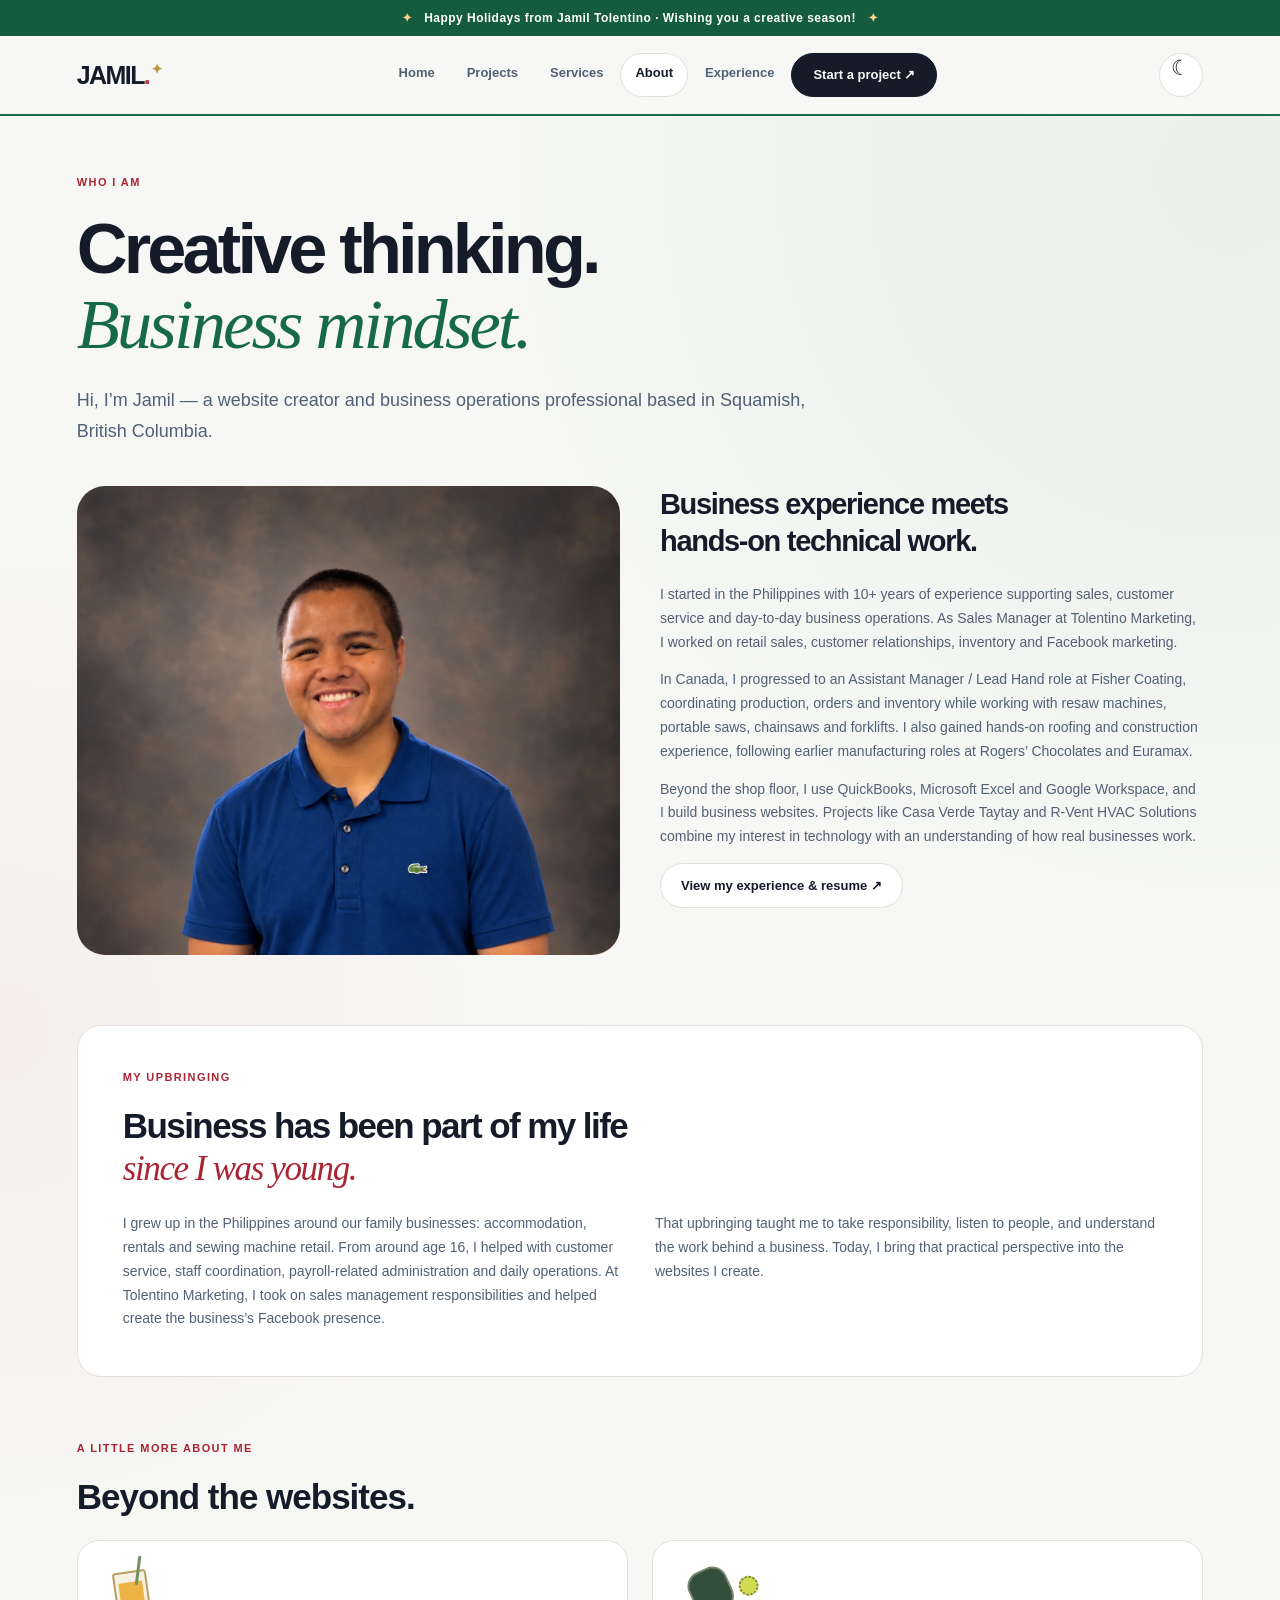
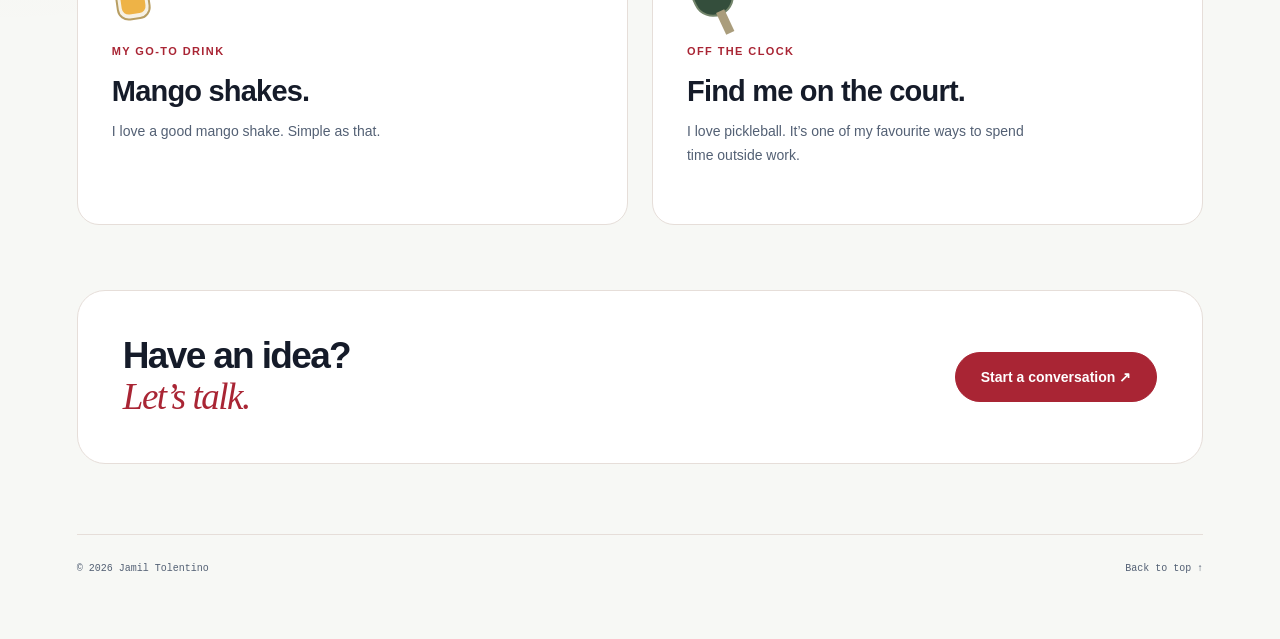
==== commit ebb2d985: "Refresh holiday theme assets" ====
--- a/about.html
+++ b/about.html
@@ -1,2 +1,2 @@
-<!doctype html><html lang="en"><head><meta charset="utf-8"><meta http-equiv="Content-Security-Policy" content="default-src 'self'; script-src 'self'; script-src-attr 'none'; style-src 'self' 'unsafe-inline'; img-src 'self'; font-src 'self'; connect-src 'none'; object-src 'none'; frame-src 'none'; base-uri 'none'; form-action 'none'; upgrade-insecure-requests"><meta name="referrer" content="strict-origin-when-cross-origin"><meta name="viewport" content="width=device-width,initial-scale=1"><meta name="theme-color" content="#f8f3ed"><meta name="description" content="Jamil Tolentino — modern websites for small businesses, with practical business experience. Based in Squamish, BC."><script src="theme.js?v=security1"></script><link rel="stylesheet" href="style.css?v=improve1"><title>Who I am — Jamil Tolentino</title><link rel="stylesheet" href="tech.css?v=identity5"><link rel="canonical" href="https://jamiltolentino.com/about.html"><link rel="stylesheet" href="studio.css?v=studio1"></head><body><a class="skip" href="#main">Skip to content</a><div class="progress" aria-hidden="true"></div><header class="welcome-header site-header"><a href="index.html" aria-label="Jamil Tolentino home">JAMIL<span>.</span></a><button class="menu-toggle" aria-expanded="false" aria-controls="site-nav">MENU <span>＋</span></button><nav id="site-nav" class="hud-nav" aria-label="Main navigation"><a href="index.html">Home</a><a href="work.html">Projects</a><a href="services.html">Services</a><a href="about.html" aria-current="page">About</a><a href="resume.html">Experience</a><a href="contact.html" class="nav-contact">Start a project ↗</a></nav></header><main class="content" id="main"><header class="page-intro reveal"><p class="eyebrow">WHO I AM</p><h1>Creative thinking.<br><em>Business mindset.</em></h1><p>Hi, I’m Jamil — a website creator and business operations professional based in Squamish, British Columbia.</p></header><section class="about-grid"><img class="about-portrait reveal" src="jamil-portrait.webp" alt="Jamil Tolentino"><div class="about-copy reveal"><h2>Business experience meets hands-on technical work.</h2><p>I started in the Philippines with 10+ years of experience supporting sales, customer service and day-to-day business operations. As Sales Manager at Tolentino Marketing, I worked on retail sales, customer relationships, inventory and Facebook marketing.</p><p>In Canada, I progressed to an Assistant Manager / Lead Hand role at Fisher Coating, coordinating production, orders and inventory while working with resaw machines, portable saws, chainsaws and forklifts. I also gained hands-on roofing and construction experience, following earlier manufacturing roles at Rogers’ Chocolates and Euramax.</p><p>Beyond the shop floor, I use QuickBooks, Microsoft Excel and Google Workspace, and I build business websites. Projects like Casa Verde Taytay and R-Vent HVAC Solutions combine my interest in technology with an understanding of how real businesses work.</p><a class="text-link" href="resume.html">View my experience & resume ↗</a></div></section><section class="my-story reveal"><p class="eyebrow">MY UPBRINGING</p><h2>Business has been part of my life<br><em>since I was young.</em></h2><div class="story-columns"><p>I grew up in the Philippines around our family businesses: accommodation, rentals and sewing machine retail. From around age 16, I helped with customer service, staff coordination, payroll-related administration and daily operations. At Tolentino Marketing, I took on sales management responsibilities and helped create the business’s Facebook presence.</p><p>That upbringing taught me to take responsibility, listen to people, and understand the work behind a business. Today, I bring that practical perspective into the websites I create.</p></div></section><section class="personal-side"><div class="section-heading reveal"><p class="eyebrow">A LITTLE MORE ABOUT ME</p><h2>Beyond the websites.</h2></div><div class="personality-grid"><article class="personality-card mango-card reveal"><div class="mango-icon" aria-hidden="true"><span></span></div><span class="eyebrow">MY GO-TO DRINK</span><h3>Mango shakes.</h3><p>I love a good mango shake. Simple as that.</p></article><article class="personality-card pickle-card reveal"><div class="paddle-icon" aria-hidden="true"><span></span></div><span class="eyebrow">OFF THE CLOCK</span><h3>Find me on the court.</h3><p>I love pickleball. It’s one of my favourite ways to spend time outside work.</p></article></div></section><section class="callout reveal"><h2>Have an idea?<br><em>Let’s talk.</em></h2><a class="pill primary" href="contact.html">Start a conversation ↗</a></section><footer><span>© 2026 Jamil Tolentino</span><a href="#main">Back to top ↑</a></footer></main><script src="script.js?v=identity5" defer></script></body></html>
+<!doctype html><html lang="en"><head><meta charset="utf-8"><meta http-equiv="Content-Security-Policy" content="default-src 'self'; script-src 'self'; script-src-attr 'none'; style-src 'self' 'unsafe-inline'; img-src 'self'; font-src 'self'; connect-src 'none'; object-src 'none'; frame-src 'none'; base-uri 'none'; form-action 'none'; upgrade-insecure-requests"><meta name="referrer" content="strict-origin-when-cross-origin"><meta name="viewport" content="width=device-width,initial-scale=1"><meta name="theme-color" content="#f8f3ed"><meta name="description" content="Jamil Tolentino — modern websites for small businesses, with practical business experience. Based in Squamish, BC."><script src="theme.js?v=security1"></script><link rel="stylesheet" href="style.css?v=improve1"><title>Who I am — Jamil Tolentino</title><link rel="stylesheet" href="tech.css?v=identity5"><link rel="canonical" href="https://jamiltolentino.com/about.html"><link rel="stylesheet" href="studio.css?v=studio1"></head><body><a class="skip" href="#main">Skip to content</a><div class="progress" aria-hidden="true"></div><header class="welcome-header site-header"><a href="index.html" aria-label="Jamil Tolentino home">JAMIL<span>.</span></a><button class="menu-toggle" aria-expanded="false" aria-controls="site-nav">MENU <span>＋</span></button><nav id="site-nav" class="hud-nav" aria-label="Main navigation"><a href="index.html">Home</a><a href="work.html">Projects</a><a href="services.html">Services</a><a href="about.html" aria-current="page">About</a><a href="resume.html">Experience</a><a href="contact.html" class="nav-contact">Start a project ↗</a></nav></header><main class="content" id="main"><header class="page-intro reveal"><p class="eyebrow">WHO I AM</p><h1>Creative thinking.<br><em>Business mindset.</em></h1><p>Hi, I’m Jamil — a website creator and business operations professional based in Squamish, British Columbia.</p></header><section class="about-grid"><img class="about-portrait reveal" src="jamil-portrait.webp" alt="Jamil Tolentino"><div class="about-copy reveal"><h2>Business experience meets hands-on technical work.</h2><p>I started in the Philippines with 10+ years of experience supporting sales, customer service and day-to-day business operations. As Sales Manager at Tolentino Marketing, I worked on retail sales, customer relationships, inventory and Facebook marketing.</p><p>In Canada, I progressed to an Assistant Manager / Lead Hand role at Fisher Coating, coordinating production, orders and inventory while working with resaw machines, portable saws, chainsaws and forklifts. I also gained hands-on roofing and construction experience, following earlier manufacturing roles at Rogers’ Chocolates and Euramax.</p><p>Beyond the shop floor, I use QuickBooks, Microsoft Excel and Google Workspace, and I build business websites. Projects like Casa Verde Taytay and R-Vent HVAC Solutions combine my interest in technology with an understanding of how real businesses work.</p><a class="text-link" href="resume.html">View my experience & resume ↗</a></div></section><section class="my-story reveal"><p class="eyebrow">MY UPBRINGING</p><h2>Business has been part of my life<br><em>since I was young.</em></h2><div class="story-columns"><p>I grew up in the Philippines around our family businesses: accommodation, rentals and sewing machine retail. From around age 16, I helped with customer service, staff coordination, payroll-related administration and daily operations. At Tolentino Marketing, I took on sales management responsibilities and helped create the business’s Facebook presence.</p><p>That upbringing taught me to take responsibility, listen to people, and understand the work behind a business. Today, I bring that practical perspective into the websites I create.</p></div></section><section class="personal-side"><div class="section-heading reveal"><p class="eyebrow">A LITTLE MORE ABOUT ME</p><h2>Beyond the websites.</h2></div><div class="personality-grid"><article class="personality-card mango-card reveal"><div class="mango-icon" aria-hidden="true"><span></span></div><span class="eyebrow">MY GO-TO DRINK</span><h3>Mango shakes.</h3><p>I love a good mango shake. Simple as that.</p></article><article class="personality-card pickle-card reveal"><div class="paddle-icon" aria-hidden="true"><span></span></div><span class="eyebrow">OFF THE CLOCK</span><h3>Find me on the court.</h3><p>I love pickleball. It’s one of my favourite ways to spend time outside work.</p></article></div></section><section class="callout reveal"><h2>Have an idea?<br><em>Let’s talk.</em></h2><a class="pill primary" href="contact.html">Start a conversation ↗</a></section><footer><span>© 2026 Jamil Tolentino</span><a href="#main">Back to top ↑</a></footer></main><script src="script.js?v=christmas2026" defer></script></body></html>
 
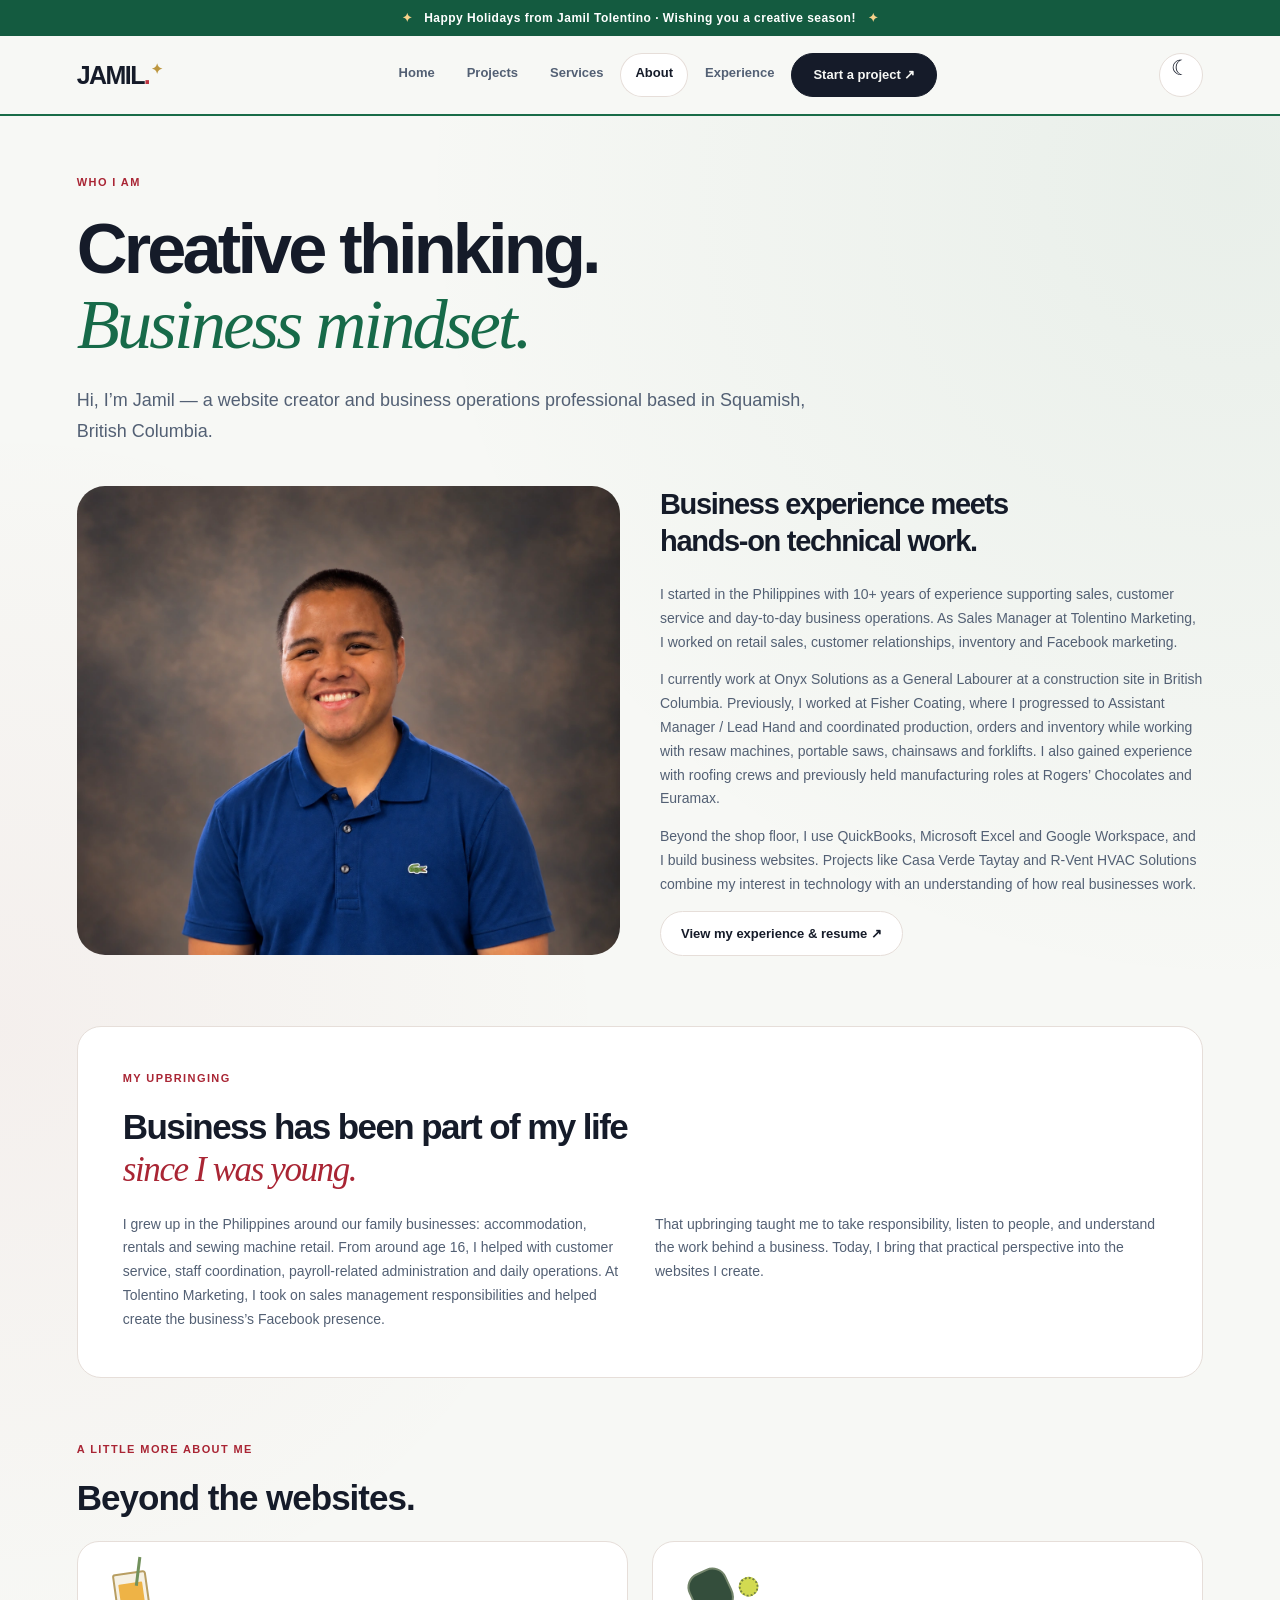
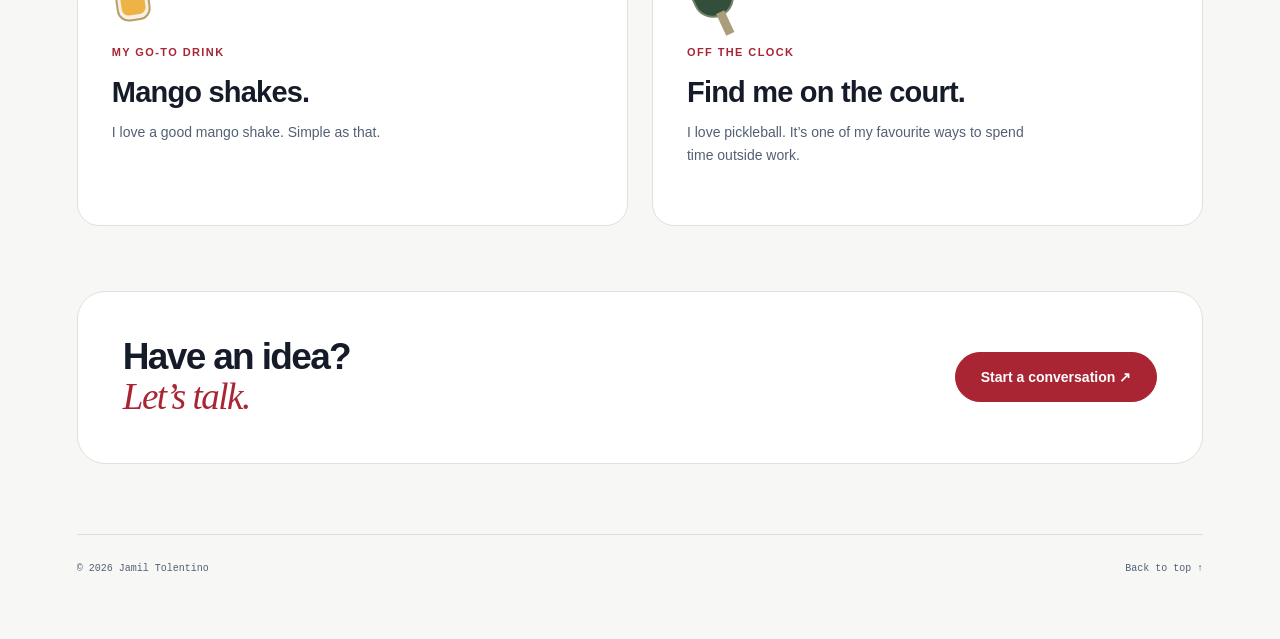
==== commit f5391bc5: "Update About page with current construction employment" ====
--- a/about.html
+++ b/about.html
@@ -1,2 +1,2 @@
-<!doctype html><html lang="en"><head><meta charset="utf-8"><meta http-equiv="Content-Security-Policy" content="default-src 'self'; script-src 'self'; script-src-attr 'none'; style-src 'self' 'unsafe-inline'; img-src 'self'; font-src 'self'; connect-src 'none'; object-src 'none'; frame-src 'none'; base-uri 'none'; form-action 'none'; upgrade-insecure-requests"><meta name="referrer" content="strict-origin-when-cross-origin"><meta name="viewport" content="width=device-width,initial-scale=1"><meta name="theme-color" content="#f8f3ed"><meta name="description" content="Jamil Tolentino — modern websites for small businesses, with practical business experience. Based in Squamish, BC."><script src="theme.js?v=security1"></script><link rel="stylesheet" href="style.css?v=improve1"><title>Who I am — Jamil Tolentino</title><link rel="stylesheet" href="tech.css?v=identity5"><link rel="canonical" href="https://jamiltolentino.com/about.html"><link rel="stylesheet" href="studio.css?v=studio1"></head><body><a class="skip" href="#main">Skip to content</a><div class="progress" aria-hidden="true"></div><header class="welcome-header site-header"><a href="index.html" aria-label="Jamil Tolentino home">JAMIL<span>.</span></a><button class="menu-toggle" aria-expanded="false" aria-controls="site-nav">MENU <span>＋</span></button><nav id="site-nav" class="hud-nav" aria-label="Main navigation"><a href="index.html">Home</a><a href="work.html">Projects</a><a href="services.html">Services</a><a href="about.html" aria-current="page">About</a><a href="resume.html">Experience</a><a href="contact.html" class="nav-contact">Start a project ↗</a></nav></header><main class="content" id="main"><header class="page-intro reveal"><p class="eyebrow">WHO I AM</p><h1>Creative thinking.<br><em>Business mindset.</em></h1><p>Hi, I’m Jamil — a website creator and business operations professional based in Squamish, British Columbia.</p></header><section class="about-grid"><img class="about-portrait reveal" src="jamil-portrait.webp" alt="Jamil Tolentino"><div class="about-copy reveal"><h2>Business experience meets hands-on technical work.</h2><p>I started in the Philippines with 10+ years of experience supporting sales, customer service and day-to-day business operations. As Sales Manager at Tolentino Marketing, I worked on retail sales, customer relationships, inventory and Facebook marketing.</p><p>In Canada, I progressed to an Assistant Manager / Lead Hand role at Fisher Coating, coordinating production, orders and inventory while working with resaw machines, portable saws, chainsaws and forklifts. I also gained hands-on roofing and construction experience, following earlier manufacturing roles at Rogers’ Chocolates and Euramax.</p><p>Beyond the shop floor, I use QuickBooks, Microsoft Excel and Google Workspace, and I build business websites. Projects like Casa Verde Taytay and R-Vent HVAC Solutions combine my interest in technology with an understanding of how real businesses work.</p><a class="text-link" href="resume.html">View my experience & resume ↗</a></div></section><section class="my-story reveal"><p class="eyebrow">MY UPBRINGING</p><h2>Business has been part of my life<br><em>since I was young.</em></h2><div class="story-columns"><p>I grew up in the Philippines around our family businesses: accommodation, rentals and sewing machine retail. From around age 16, I helped with customer service, staff coordination, payroll-related administration and daily operations. At Tolentino Marketing, I took on sales management responsibilities and helped create the business’s Facebook presence.</p><p>That upbringing taught me to take responsibility, listen to people, and understand the work behind a business. Today, I bring that practical perspective into the websites I create.</p></div></section><section class="personal-side"><div class="section-heading reveal"><p class="eyebrow">A LITTLE MORE ABOUT ME</p><h2>Beyond the websites.</h2></div><div class="personality-grid"><article class="personality-card mango-card reveal"><div class="mango-icon" aria-hidden="true"><span></span></div><span class="eyebrow">MY GO-TO DRINK</span><h3>Mango shakes.</h3><p>I love a good mango shake. Simple as that.</p></article><article class="personality-card pickle-card reveal"><div class="paddle-icon" aria-hidden="true"><span></span></div><span class="eyebrow">OFF THE CLOCK</span><h3>Find me on the court.</h3><p>I love pickleball. It’s one of my favourite ways to spend time outside work.</p></article></div></section><section class="callout reveal"><h2>Have an idea?<br><em>Let’s talk.</em></h2><a class="pill primary" href="contact.html">Start a conversation ↗</a></section><footer><span>© 2026 Jamil Tolentino</span><a href="#main">Back to top ↑</a></footer></main><script src="script.js?v=christmas2026" defer></script></body></html>
+<!doctype html><html lang="en"><head><meta charset="utf-8"><meta http-equiv="Content-Security-Policy" content="default-src 'self'; script-src 'self'; script-src-attr 'none'; style-src 'self' 'unsafe-inline'; img-src 'self'; font-src 'self'; connect-src 'none'; object-src 'none'; frame-src 'none'; base-uri 'none'; form-action 'none'; upgrade-insecure-requests"><meta name="referrer" content="strict-origin-when-cross-origin"><meta name="viewport" content="width=device-width,initial-scale=1"><meta name="theme-color" content="#f8f3ed"><meta name="description" content="Jamil Tolentino — modern websites for small businesses, with practical business experience. Based in Squamish, BC."><script src="theme.js?v=security1"></script><link rel="stylesheet" href="style.css?v=improve1"><title>Who I am — Jamil Tolentino</title><link rel="stylesheet" href="tech.css?v=identity5"><link rel="canonical" href="https://jamiltolentino.com/about.html"><link rel="stylesheet" href="studio.css?v=studio1"></head><body><a class="skip" href="#main">Skip to content</a><div class="progress" aria-hidden="true"></div><header class="welcome-header site-header"><a href="index.html" aria-label="Jamil Tolentino home">JAMIL<span>.</span></a><button class="menu-toggle" aria-expanded="false" aria-controls="site-nav">MENU <span>＋</span></button><nav id="site-nav" class="hud-nav" aria-label="Main navigation"><a href="index.html">Home</a><a href="work.html">Projects</a><a href="services.html">Services</a><a href="about.html" aria-current="page">About</a><a href="resume.html">Experience</a><a href="contact.html" class="nav-contact">Start a project ↗</a></nav></header><main class="content" id="main"><header class="page-intro reveal"><p class="eyebrow">WHO I AM</p><h1>Creative thinking.<br><em>Business mindset.</em></h1><p>Hi, I’m Jamil — a website creator and business operations professional based in Squamish, British Columbia.</p></header><section class="about-grid"><img class="about-portrait reveal" src="jamil-portrait.webp" alt="Jamil Tolentino"><div class="about-copy reveal"><h2>Business experience meets hands-on technical work.</h2><p>I started in the Philippines with 10+ years of experience supporting sales, customer service and day-to-day business operations. As Sales Manager at Tolentino Marketing, I worked on retail sales, customer relationships, inventory and Facebook marketing.</p><p>I currently work at Onyx Solutions as a General Labourer at a construction site in British Columbia. Previously, I worked at Fisher Coating, where I progressed to Assistant Manager / Lead Hand and coordinated production, orders and inventory while working with resaw machines, portable saws, chainsaws and forklifts. I also gained experience with roofing crews and previously held manufacturing roles at Rogers’ Chocolates and Euramax.</p><p>Beyond the shop floor, I use QuickBooks, Microsoft Excel and Google Workspace, and I build business websites. Projects like Casa Verde Taytay and R-Vent HVAC Solutions combine my interest in technology with an understanding of how real businesses work.</p><a class="text-link" href="resume.html">View my experience & resume ↗</a></div></section><section class="my-story reveal"><p class="eyebrow">MY UPBRINGING</p><h2>Business has been part of my life<br><em>since I was young.</em></h2><div class="story-columns"><p>I grew up in the Philippines around our family businesses: accommodation, rentals and sewing machine retail. From around age 16, I helped with customer service, staff coordination, payroll-related administration and daily operations. At Tolentino Marketing, I took on sales management responsibilities and helped create the business’s Facebook presence.</p><p>That upbringing taught me to take responsibility, listen to people, and understand the work behind a business. Today, I bring that practical perspective into the websites I create.</p></div></section><section class="personal-side"><div class="section-heading reveal"><p class="eyebrow">A LITTLE MORE ABOUT ME</p><h2>Beyond the websites.</h2></div><div class="personality-grid"><article class="personality-card mango-card reveal"><div class="mango-icon" aria-hidden="true"><span></span></div><span class="eyebrow">MY GO-TO DRINK</span><h3>Mango shakes.</h3><p>I love a good mango shake. Simple as that.</p></article><article class="personality-card pickle-card reveal"><div class="paddle-icon" aria-hidden="true"><span></span></div><span class="eyebrow">OFF THE CLOCK</span><h3>Find me on the court.</h3><p>I love pickleball. It’s one of my favourite ways to spend time outside work.</p></article></div></section><section class="callout reveal"><h2>Have an idea?<br><em>Let’s talk.</em></h2><a class="pill primary" href="contact.html">Start a conversation ↗</a></section><footer><span>© 2026 Jamil Tolentino</span><a href="#main">Back to top ↑</a></footer></main><script src="script.js?v=christmas2026" defer></script></body></html>
 
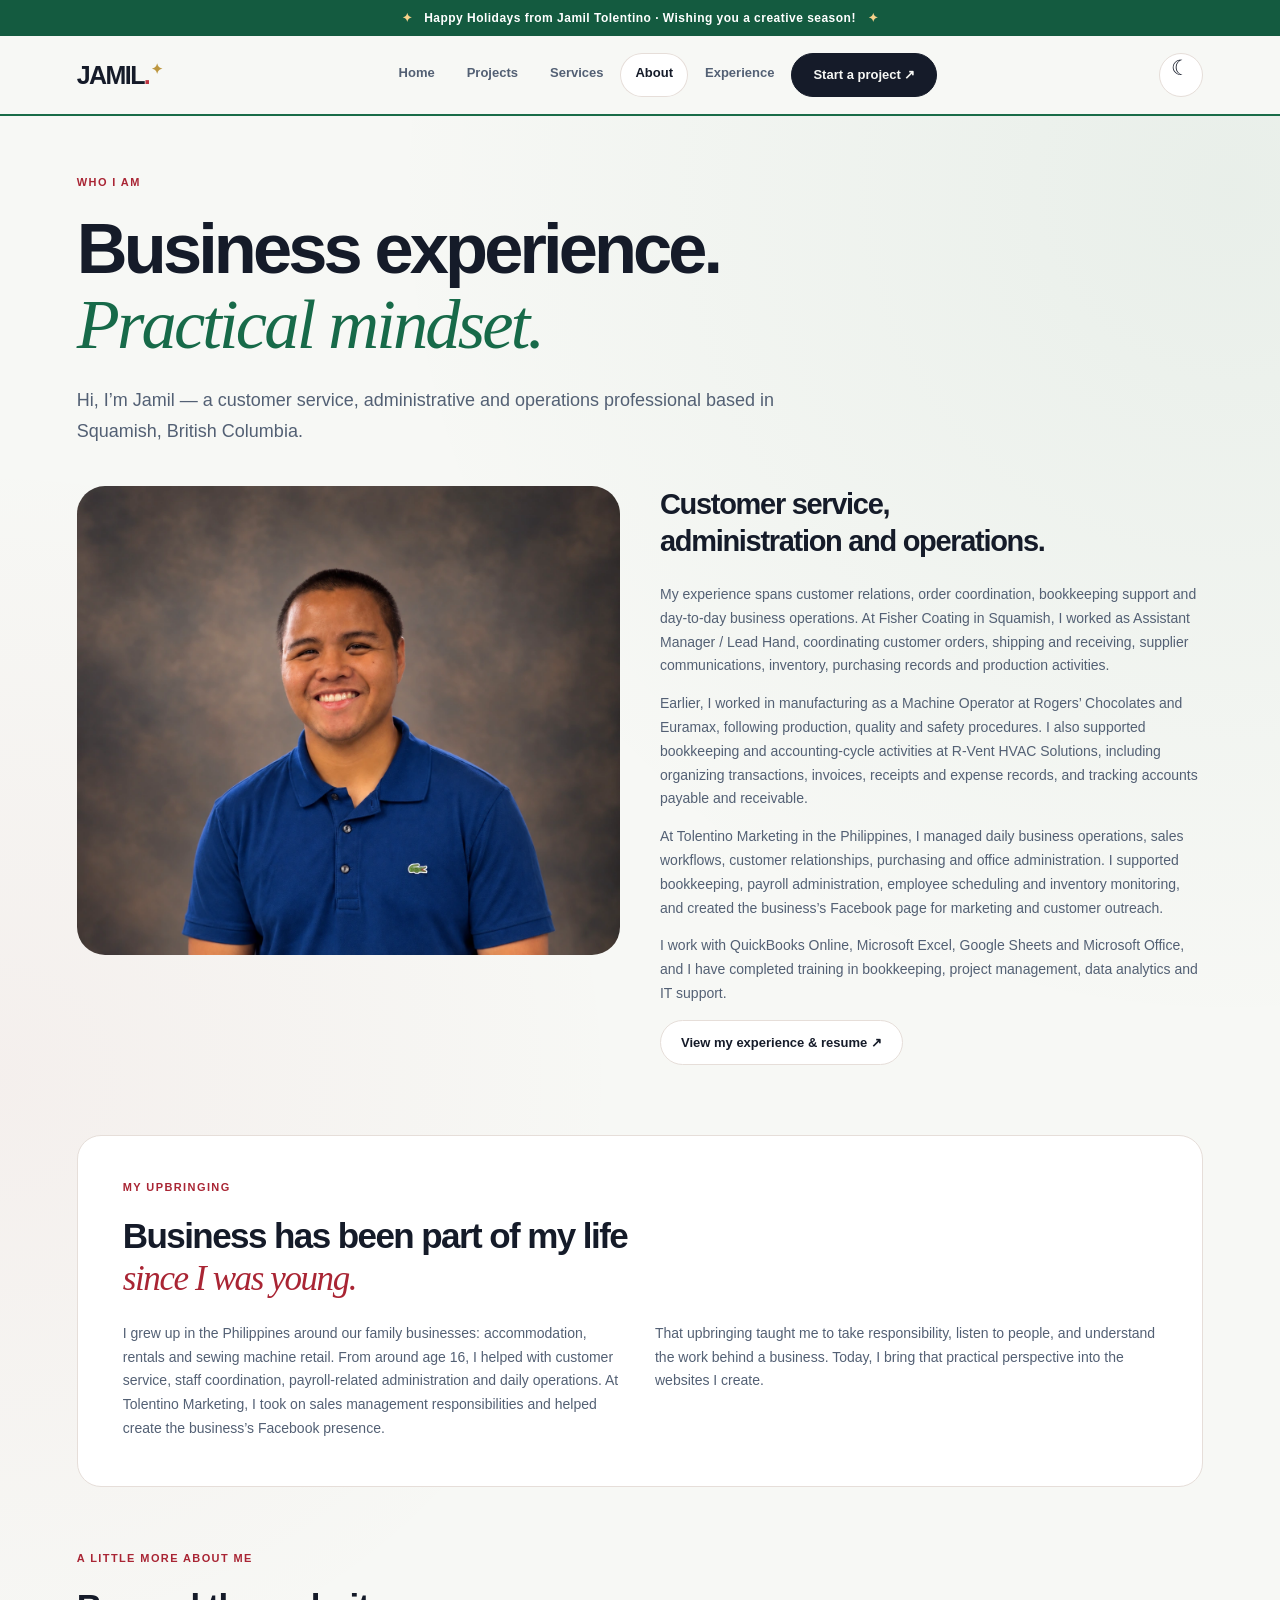
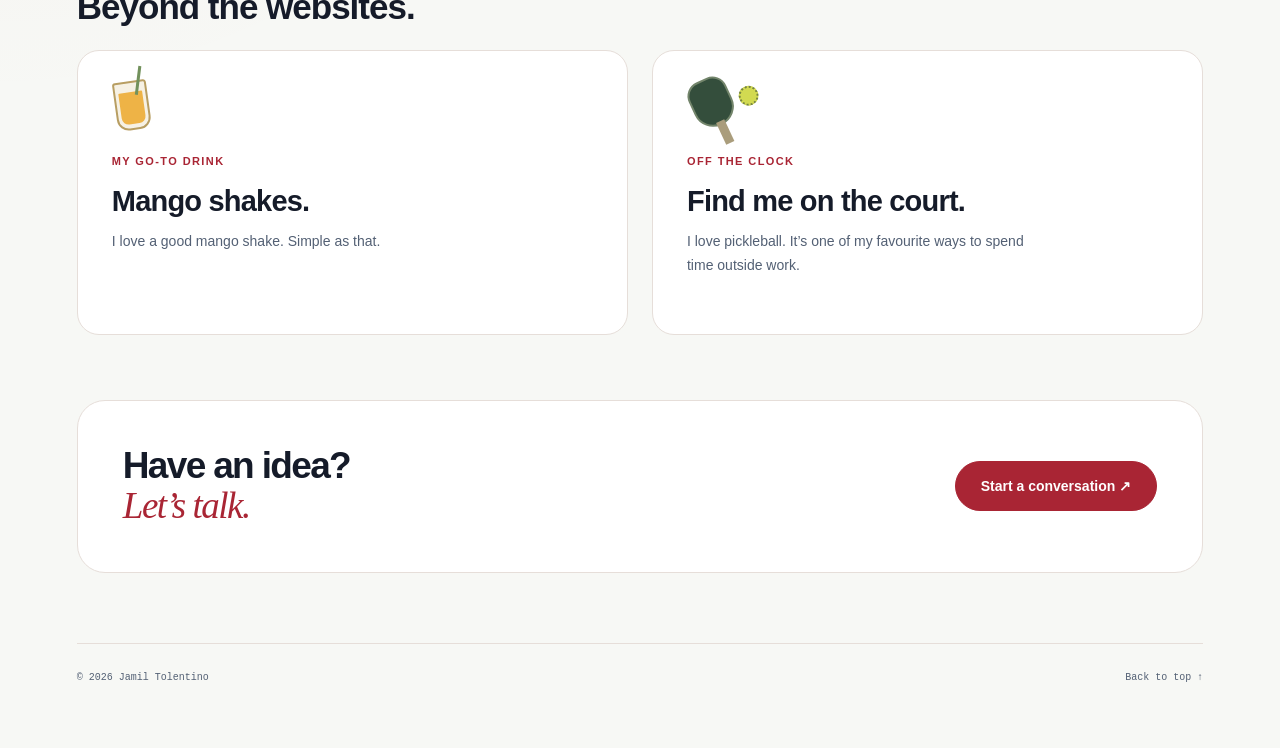
==== commit 5c8cba5c: "Update About page to match latest resume" ====
--- a/about.html
+++ b/about.html
@@ -1,2 +1,2 @@
-<!doctype html><html lang="en"><head><meta charset="utf-8"><meta http-equiv="Content-Security-Policy" content="default-src 'self'; script-src 'self'; script-src-attr 'none'; style-src 'self' 'unsafe-inline'; img-src 'self'; font-src 'self'; connect-src 'none'; object-src 'none'; frame-src 'none'; base-uri 'none'; form-action 'none'; upgrade-insecure-requests"><meta name="referrer" content="strict-origin-when-cross-origin"><meta name="viewport" content="width=device-width,initial-scale=1"><meta name="theme-color" content="#f8f3ed"><meta name="description" content="Jamil Tolentino — modern websites for small businesses, with practical business experience. Based in Squamish, BC."><script src="theme.js?v=security1"></script><link rel="stylesheet" href="style.css?v=improve1"><title>Who I am — Jamil Tolentino</title><link rel="stylesheet" href="tech.css?v=identity5"><link rel="canonical" href="https://jamiltolentino.com/about.html"><link rel="stylesheet" href="studio.css?v=studio1"></head><body><a class="skip" href="#main">Skip to content</a><div class="progress" aria-hidden="true"></div><header class="welcome-header site-header"><a href="index.html" aria-label="Jamil Tolentino home">JAMIL<span>.</span></a><button class="menu-toggle" aria-expanded="false" aria-controls="site-nav">MENU <span>＋</span></button><nav id="site-nav" class="hud-nav" aria-label="Main navigation"><a href="index.html">Home</a><a href="work.html">Projects</a><a href="services.html">Services</a><a href="about.html" aria-current="page">About</a><a href="resume.html">Experience</a><a href="contact.html" class="nav-contact">Start a project ↗</a></nav></header><main class="content" id="main"><header class="page-intro reveal"><p class="eyebrow">WHO I AM</p><h1>Creative thinking.<br><em>Business mindset.</em></h1><p>Hi, I’m Jamil — a website creator and business operations professional based in Squamish, British Columbia.</p></header><section class="about-grid"><img class="about-portrait reveal" src="jamil-portrait.webp" alt="Jamil Tolentino"><div class="about-copy reveal"><h2>Business experience meets hands-on technical work.</h2><p>I started in the Philippines with 10+ years of experience supporting sales, customer service and day-to-day business operations. As Sales Manager at Tolentino Marketing, I worked on retail sales, customer relationships, inventory and Facebook marketing.</p><p>I currently work at Onyx Solutions as a General Labourer at a construction site in British Columbia. Previously, I worked at Fisher Coating, where I progressed to Assistant Manager / Lead Hand and coordinated production, orders and inventory while working with resaw machines, portable saws, chainsaws and forklifts. I also gained experience with roofing crews and previously held manufacturing roles at Rogers’ Chocolates and Euramax.</p><p>Beyond the shop floor, I use QuickBooks, Microsoft Excel and Google Workspace, and I build business websites. Projects like Casa Verde Taytay and R-Vent HVAC Solutions combine my interest in technology with an understanding of how real businesses work.</p><a class="text-link" href="resume.html">View my experience & resume ↗</a></div></section><section class="my-story reveal"><p class="eyebrow">MY UPBRINGING</p><h2>Business has been part of my life<br><em>since I was young.</em></h2><div class="story-columns"><p>I grew up in the Philippines around our family businesses: accommodation, rentals and sewing machine retail. From around age 16, I helped with customer service, staff coordination, payroll-related administration and daily operations. At Tolentino Marketing, I took on sales management responsibilities and helped create the business’s Facebook presence.</p><p>That upbringing taught me to take responsibility, listen to people, and understand the work behind a business. Today, I bring that practical perspective into the websites I create.</p></div></section><section class="personal-side"><div class="section-heading reveal"><p class="eyebrow">A LITTLE MORE ABOUT ME</p><h2>Beyond the websites.</h2></div><div class="personality-grid"><article class="personality-card mango-card reveal"><div class="mango-icon" aria-hidden="true"><span></span></div><span class="eyebrow">MY GO-TO DRINK</span><h3>Mango shakes.</h3><p>I love a good mango shake. Simple as that.</p></article><article class="personality-card pickle-card reveal"><div class="paddle-icon" aria-hidden="true"><span></span></div><span class="eyebrow">OFF THE CLOCK</span><h3>Find me on the court.</h3><p>I love pickleball. It’s one of my favourite ways to spend time outside work.</p></article></div></section><section class="callout reveal"><h2>Have an idea?<br><em>Let’s talk.</em></h2><a class="pill primary" href="contact.html">Start a conversation ↗</a></section><footer><span>© 2026 Jamil Tolentino</span><a href="#main">Back to top ↑</a></footer></main><script src="script.js?v=christmas2026" defer></script></body></html>
+<!doctype html><html lang="en"><head><meta charset="utf-8"><meta http-equiv="Content-Security-Policy" content="default-src 'self'; script-src 'self'; script-src-attr 'none'; style-src 'self' 'unsafe-inline'; img-src 'self'; font-src 'self'; connect-src 'none'; object-src 'none'; frame-src 'none'; base-uri 'none'; form-action 'none'; upgrade-insecure-requests"><meta name="referrer" content="strict-origin-when-cross-origin"><meta name="viewport" content="width=device-width,initial-scale=1"><meta name="theme-color" content="#f8f3ed"><meta name="description" content="Meet Jamil Tolentino — a customer service, administration and operations professional with experience in bookkeeping support, manufacturing and business operations. Based in Squamish, BC."><script src="theme.js?v=security1"></script><link rel="stylesheet" href="style.css?v=improve1"><title>Who I am — Jamil Tolentino</title><link rel="stylesheet" href="tech.css?v=identity5"><link rel="canonical" href="https://jamiltolentino.com/about.html"><link rel="stylesheet" href="studio.css?v=studio1"></head><body><a class="skip" href="#main">Skip to content</a><div class="progress" aria-hidden="true"></div><header class="welcome-header site-header"><a href="index.html" aria-label="Jamil Tolentino home">JAMIL<span>.</span></a><button class="menu-toggle" aria-expanded="false" aria-controls="site-nav">MENU <span>＋</span></button><nav id="site-nav" class="hud-nav" aria-label="Main navigation"><a href="index.html">Home</a><a href="work.html">Projects</a><a href="services.html">Services</a><a href="about.html" aria-current="page">About</a><a href="resume.html">Experience</a><a href="contact.html" class="nav-contact">Start a project ↗</a></nav></header><main class="content" id="main"><header class="page-intro reveal"><p class="eyebrow">WHO I AM</p><h1>Business experience.<br><em>Practical mindset.</em></h1><p>Hi, I’m Jamil — a customer service, administrative and operations professional based in Squamish, British Columbia.</p></header><section class="about-grid"><img class="about-portrait reveal" src="jamil-portrait.webp" alt="Jamil Tolentino"><div class="about-copy reveal"><h2>Customer service, administration and operations.</h2><p>My experience spans customer relations, order coordination, bookkeeping support and day-to-day business operations. At Fisher Coating in Squamish, I worked as Assistant Manager / Lead Hand, coordinating customer orders, shipping and receiving, supplier communications, inventory, purchasing records and production activities.</p><p>Earlier, I worked in manufacturing as a Machine Operator at Rogers’ Chocolates and Euramax, following production, quality and safety procedures. I also supported bookkeeping and accounting-cycle activities at R-Vent HVAC Solutions, including organizing transactions, invoices, receipts and expense records, and tracking accounts payable and receivable.</p><p>At Tolentino Marketing in the Philippines, I managed daily business operations, sales workflows, customer relationships, purchasing and office administration. I supported bookkeeping, payroll administration, employee scheduling and inventory monitoring, and created the business’s Facebook page for marketing and customer outreach.</p><p>I work with QuickBooks Online, Microsoft Excel, Google Sheets and Microsoft Office, and I have completed training in bookkeeping, project management, data analytics and IT support.</p><a class="text-link" href="resume.html">View my experience & resume ↗</a></div></section><section class="my-story reveal"><p class="eyebrow">MY UPBRINGING</p><h2>Business has been part of my life<br><em>since I was young.</em></h2><div class="story-columns"><p>I grew up in the Philippines around our family businesses: accommodation, rentals and sewing machine retail. From around age 16, I helped with customer service, staff coordination, payroll-related administration and daily operations. At Tolentino Marketing, I took on sales management responsibilities and helped create the business’s Facebook presence.</p><p>That upbringing taught me to take responsibility, listen to people, and understand the work behind a business. Today, I bring that practical perspective into the websites I create.</p></div></section><section class="personal-side"><div class="section-heading reveal"><p class="eyebrow">A LITTLE MORE ABOUT ME</p><h2>Beyond the websites.</h2></div><div class="personality-grid"><article class="personality-card mango-card reveal"><div class="mango-icon" aria-hidden="true"><span></span></div><span class="eyebrow">MY GO-TO DRINK</span><h3>Mango shakes.</h3><p>I love a good mango shake. Simple as that.</p></article><article class="personality-card pickle-card reveal"><div class="paddle-icon" aria-hidden="true"><span></span></div><span class="eyebrow">OFF THE CLOCK</span><h3>Find me on the court.</h3><p>I love pickleball. It’s one of my favourite ways to spend time outside work.</p></article></div></section><section class="callout reveal"><h2>Have an idea?<br><em>Let’s talk.</em></h2><a class="pill primary" href="contact.html">Start a conversation ↗</a></section><footer><span>© 2026 Jamil Tolentino</span><a href="#main">Back to top ↑</a></footer></main><script src="script.js?v=christmas2026" defer></script></body></html>
 
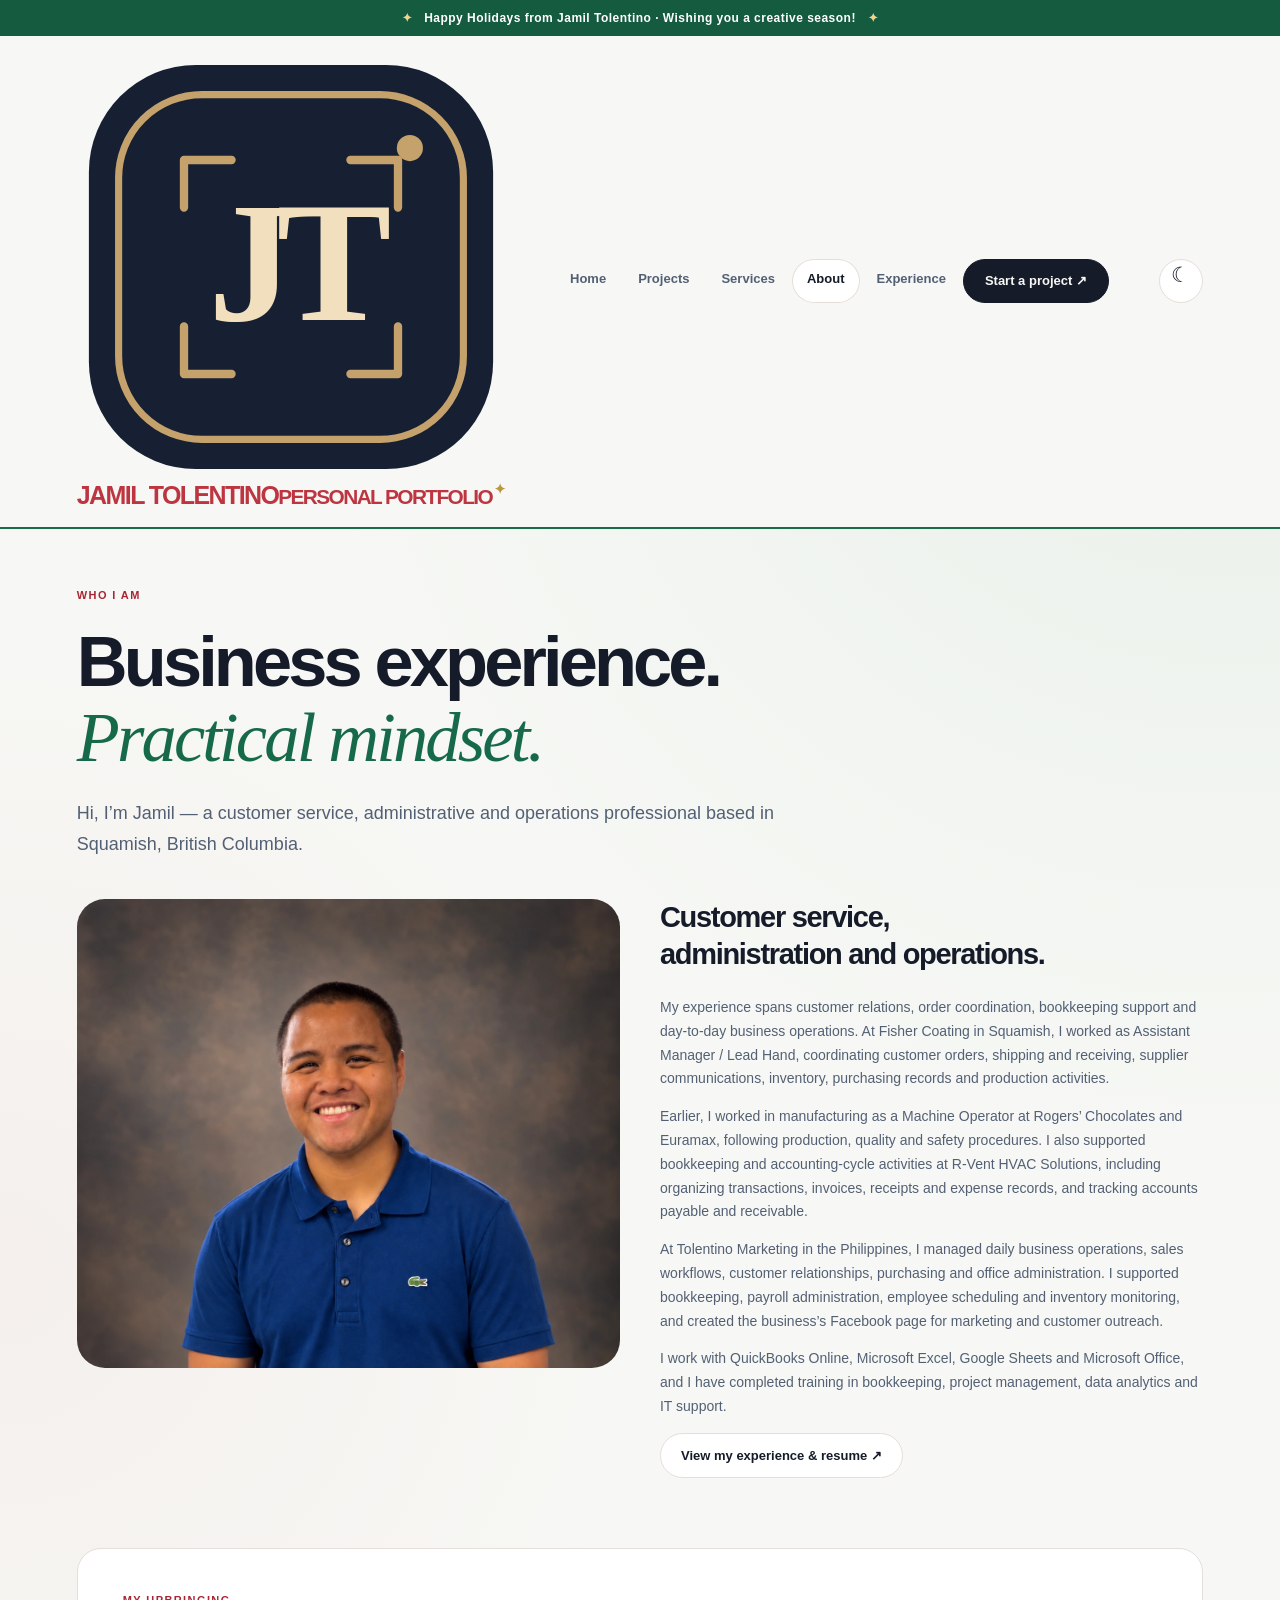
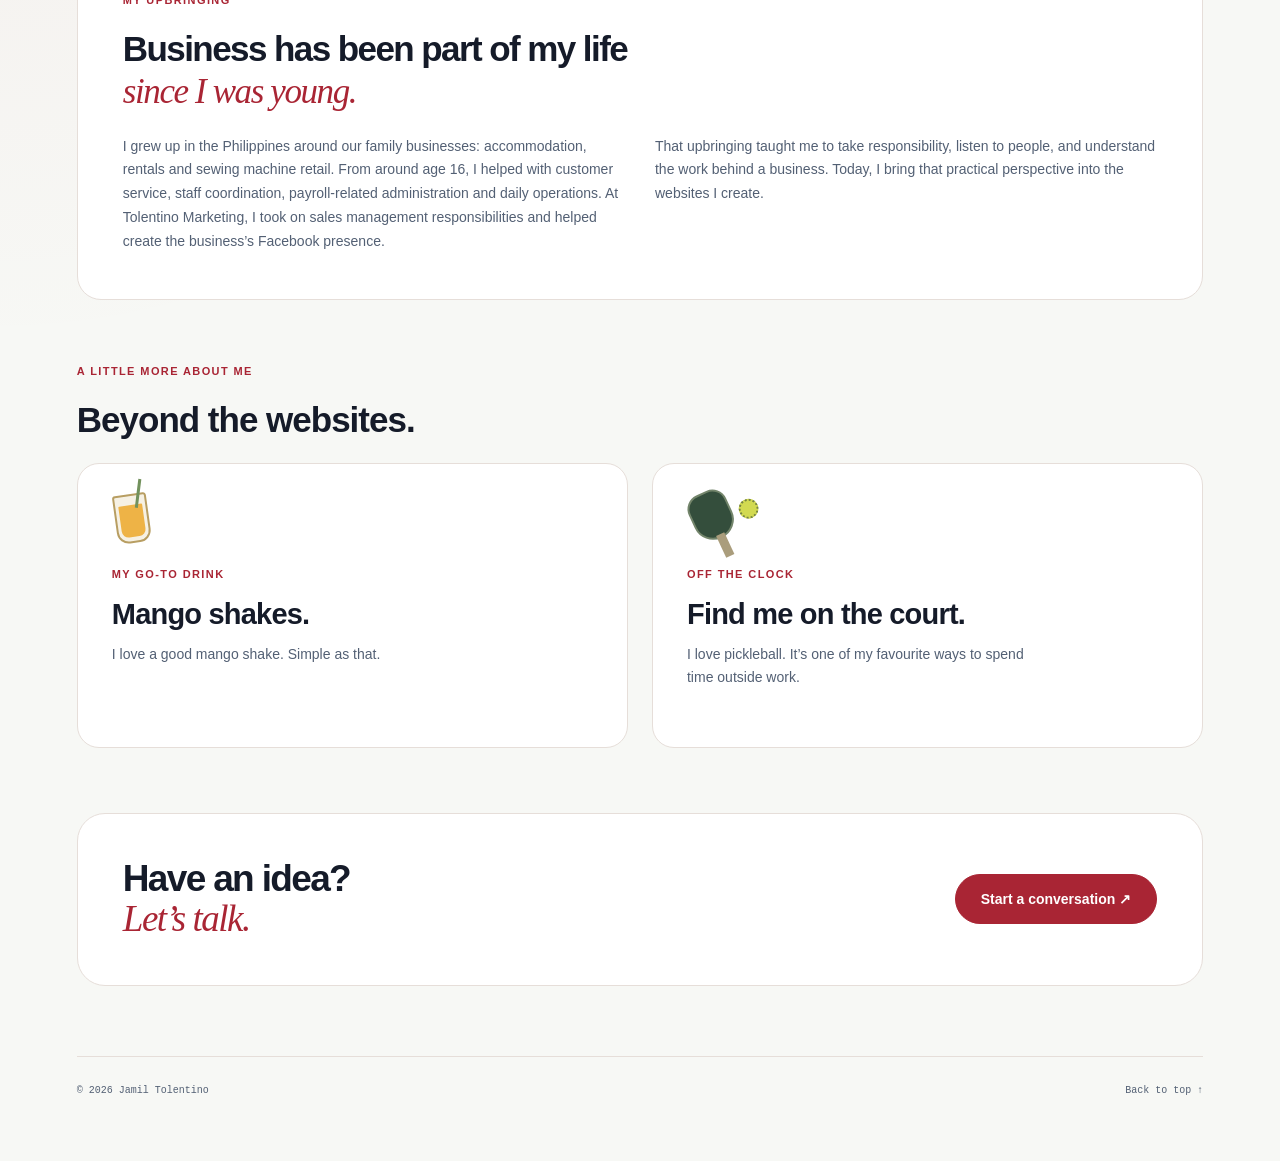
==== commit 1ac50f5a: "Apply JT personal brand and custom favicon" ====
--- a/about.html
+++ b/about.html
@@ -1,2 +1,2 @@
-<!doctype html><html lang="en"><head><meta charset="utf-8"><meta http-equiv="Content-Security-Policy" content="default-src 'self'; script-src 'self'; script-src-attr 'none'; style-src 'self' 'unsafe-inline'; img-src 'self'; font-src 'self'; connect-src 'none'; object-src 'none'; frame-src 'none'; base-uri 'none'; form-action 'none'; upgrade-insecure-requests"><meta name="referrer" content="strict-origin-when-cross-origin"><meta name="viewport" content="width=device-width,initial-scale=1"><meta name="theme-color" content="#f8f3ed"><meta name="description" content="Meet Jamil Tolentino — a customer service, administration and operations professional with experience in bookkeeping support, manufacturing and business operations. Based in Squamish, BC."><script src="theme.js?v=security1"></script><link rel="stylesheet" href="style.css?v=improve1"><title>Who I am — Jamil Tolentino</title><link rel="stylesheet" href="tech.css?v=identity5"><link rel="canonical" href="https://jamiltolentino.com/about.html"><link rel="stylesheet" href="studio.css?v=studio1"></head><body><a class="skip" href="#main">Skip to content</a><div class="progress" aria-hidden="true"></div><header class="welcome-header site-header"><a href="index.html" aria-label="Jamil Tolentino home">JAMIL<span>.</span></a><button class="menu-toggle" aria-expanded="false" aria-controls="site-nav">MENU <span>＋</span></button><nav id="site-nav" class="hud-nav" aria-label="Main navigation"><a href="index.html">Home</a><a href="work.html">Projects</a><a href="services.html">Services</a><a href="about.html" aria-current="page">About</a><a href="resume.html">Experience</a><a href="contact.html" class="nav-contact">Start a project ↗</a></nav></header><main class="content" id="main"><header class="page-intro reveal"><p class="eyebrow">WHO I AM</p><h1>Business experience.<br><em>Practical mindset.</em></h1><p>Hi, I’m Jamil — a customer service, administrative and operations professional based in Squamish, British Columbia.</p></header><section class="about-grid"><img class="about-portrait reveal" src="jamil-portrait.webp" alt="Jamil Tolentino"><div class="about-copy reveal"><h2>Customer service, administration and operations.</h2><p>My experience spans customer relations, order coordination, bookkeeping support and day-to-day business operations. At Fisher Coating in Squamish, I worked as Assistant Manager / Lead Hand, coordinating customer orders, shipping and receiving, supplier communications, inventory, purchasing records and production activities.</p><p>Earlier, I worked in manufacturing as a Machine Operator at Rogers’ Chocolates and Euramax, following production, quality and safety procedures. I also supported bookkeeping and accounting-cycle activities at R-Vent HVAC Solutions, including organizing transactions, invoices, receipts and expense records, and tracking accounts payable and receivable.</p><p>At Tolentino Marketing in the Philippines, I managed daily business operations, sales workflows, customer relationships, purchasing and office administration. I supported bookkeeping, payroll administration, employee scheduling and inventory monitoring, and created the business’s Facebook page for marketing and customer outreach.</p><p>I work with QuickBooks Online, Microsoft Excel, Google Sheets and Microsoft Office, and I have completed training in bookkeeping, project management, data analytics and IT support.</p><a class="text-link" href="resume.html">View my experience & resume ↗</a></div></section><section class="my-story reveal"><p class="eyebrow">MY UPBRINGING</p><h2>Business has been part of my life<br><em>since I was young.</em></h2><div class="story-columns"><p>I grew up in the Philippines around our family businesses: accommodation, rentals and sewing machine retail. From around age 16, I helped with customer service, staff coordination, payroll-related administration and daily operations. At Tolentino Marketing, I took on sales management responsibilities and helped create the business’s Facebook presence.</p><p>That upbringing taught me to take responsibility, listen to people, and understand the work behind a business. Today, I bring that practical perspective into the websites I create.</p></div></section><section class="personal-side"><div class="section-heading reveal"><p class="eyebrow">A LITTLE MORE ABOUT ME</p><h2>Beyond the websites.</h2></div><div class="personality-grid"><article class="personality-card mango-card reveal"><div class="mango-icon" aria-hidden="true"><span></span></div><span class="eyebrow">MY GO-TO DRINK</span><h3>Mango shakes.</h3><p>I love a good mango shake. Simple as that.</p></article><article class="personality-card pickle-card reveal"><div class="paddle-icon" aria-hidden="true"><span></span></div><span class="eyebrow">OFF THE CLOCK</span><h3>Find me on the court.</h3><p>I love pickleball. It’s one of my favourite ways to spend time outside work.</p></article></div></section><section class="callout reveal"><h2>Have an idea?<br><em>Let’s talk.</em></h2><a class="pill primary" href="contact.html">Start a conversation ↗</a></section><footer><span>© 2026 Jamil Tolentino</span><a href="#main">Back to top ↑</a></footer></main><script src="script.js?v=christmas2026" defer></script></body></html>
+<!doctype html><html lang="en"><head><meta charset="utf-8"><meta http-equiv="Content-Security-Policy" content="default-src 'self'; script-src 'self'; script-src-attr 'none'; style-src 'self' 'unsafe-inline'; img-src 'self'; font-src 'self'; connect-src 'none'; object-src 'none'; frame-src 'none'; base-uri 'none'; form-action 'none'; upgrade-insecure-requests"><meta name="referrer" content="strict-origin-when-cross-origin"><meta name="viewport" content="width=device-width,initial-scale=1"><link rel="icon" type="image/svg+xml" href="favicon.svg"><meta name="theme-color" content="#f8f3ed"><meta name="description" content="Meet Jamil Tolentino — a customer service, administration and operations professional with experience in bookkeeping support, manufacturing and business operations. Based in Squamish, BC."><script src="theme.js?v=security1"></script><link rel="stylesheet" href="style.css?v=improve1"><title>Who I am — Jamil Tolentino</title><link rel="stylesheet" href="tech.css?v=identity5"><link rel="canonical" href="https://jamiltolentino.com/about.html"><link rel="stylesheet" href="studio.css?v=studio1"></head><body><a class="skip" href="#main">Skip to content</a><div class="progress" aria-hidden="true"></div><header class="welcome-header site-header"><a class="brand-lockup" href="index.html" aria-label="Jamil Tolentino home"><img src="jamil-monogram.svg" alt="" aria-hidden="true"><span class="brand-wordmark"><strong>JAMIL TOLENTINO</strong><small>PERSONAL PORTFOLIO</small></span></a><button class="menu-toggle" aria-expanded="false" aria-controls="site-nav">MENU <span>＋</span></button><nav id="site-nav" class="hud-nav" aria-label="Main navigation"><a href="index.html">Home</a><a href="work.html">Projects</a><a href="services.html">Services</a><a href="about.html" aria-current="page">About</a><a href="resume.html">Experience</a><a href="contact.html" class="nav-contact">Start a project ↗</a></nav></header><main class="content" id="main"><header class="page-intro reveal"><p class="eyebrow">WHO I AM</p><h1>Business experience.<br><em>Practical mindset.</em></h1><p>Hi, I’m Jamil — a customer service, administrative and operations professional based in Squamish, British Columbia.</p></header><section class="about-grid"><img class="about-portrait reveal" src="jamil-portrait.webp" alt="Jamil Tolentino"><div class="about-copy reveal"><h2>Customer service, administration and operations.</h2><p>My experience spans customer relations, order coordination, bookkeeping support and day-to-day business operations. At Fisher Coating in Squamish, I worked as Assistant Manager / Lead Hand, coordinating customer orders, shipping and receiving, supplier communications, inventory, purchasing records and production activities.</p><p>Earlier, I worked in manufacturing as a Machine Operator at Rogers’ Chocolates and Euramax, following production, quality and safety procedures. I also supported bookkeeping and accounting-cycle activities at R-Vent HVAC Solutions, including organizing transactions, invoices, receipts and expense records, and tracking accounts payable and receivable.</p><p>At Tolentino Marketing in the Philippines, I managed daily business operations, sales workflows, customer relationships, purchasing and office administration. I supported bookkeeping, payroll administration, employee scheduling and inventory monitoring, and created the business’s Facebook page for marketing and customer outreach.</p><p>I work with QuickBooks Online, Microsoft Excel, Google Sheets and Microsoft Office, and I have completed training in bookkeeping, project management, data analytics and IT support.</p><a class="text-link" href="resume.html">View my experience & resume ↗</a></div></section><section class="my-story reveal"><p class="eyebrow">MY UPBRINGING</p><h2>Business has been part of my life<br><em>since I was young.</em></h2><div class="story-columns"><p>I grew up in the Philippines around our family businesses: accommodation, rentals and sewing machine retail. From around age 16, I helped with customer service, staff coordination, payroll-related administration and daily operations. At Tolentino Marketing, I took on sales management responsibilities and helped create the business’s Facebook presence.</p><p>That upbringing taught me to take responsibility, listen to people, and understand the work behind a business. Today, I bring that practical perspective into the websites I create.</p></div></section><section class="personal-side"><div class="section-heading reveal"><p class="eyebrow">A LITTLE MORE ABOUT ME</p><h2>Beyond the websites.</h2></div><div class="personality-grid"><article class="personality-card mango-card reveal"><div class="mango-icon" aria-hidden="true"><span></span></div><span class="eyebrow">MY GO-TO DRINK</span><h3>Mango shakes.</h3><p>I love a good mango shake. Simple as that.</p></article><article class="personality-card pickle-card reveal"><div class="paddle-icon" aria-hidden="true"><span></span></div><span class="eyebrow">OFF THE CLOCK</span><h3>Find me on the court.</h3><p>I love pickleball. It’s one of my favourite ways to spend time outside work.</p></article></div></section><section class="callout reveal"><h2>Have an idea?<br><em>Let’s talk.</em></h2><a class="pill primary" href="contact.html">Start a conversation ↗</a></section><footer><span>© 2026 Jamil Tolentino</span><a href="#main">Back to top ↑</a></footer></main><script src="script.js?v=christmas2026" defer></script></body></html>
 
